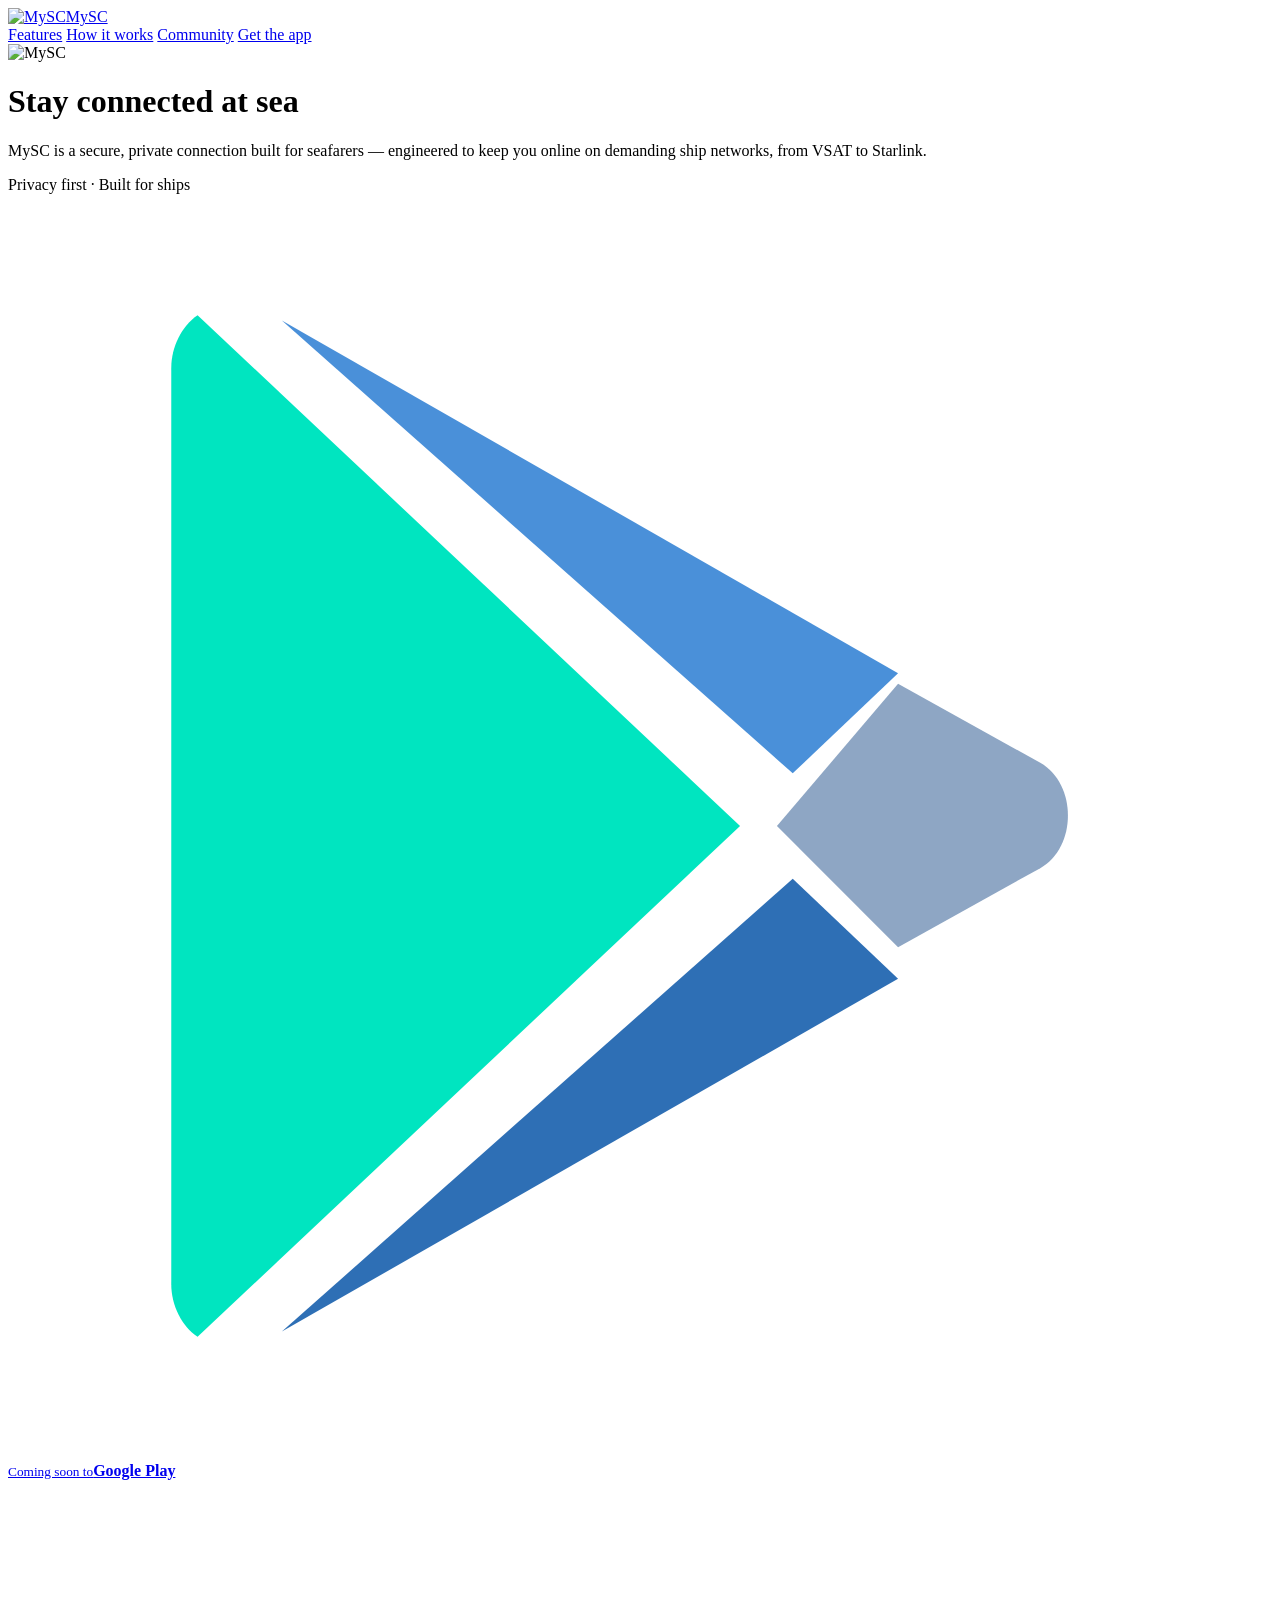
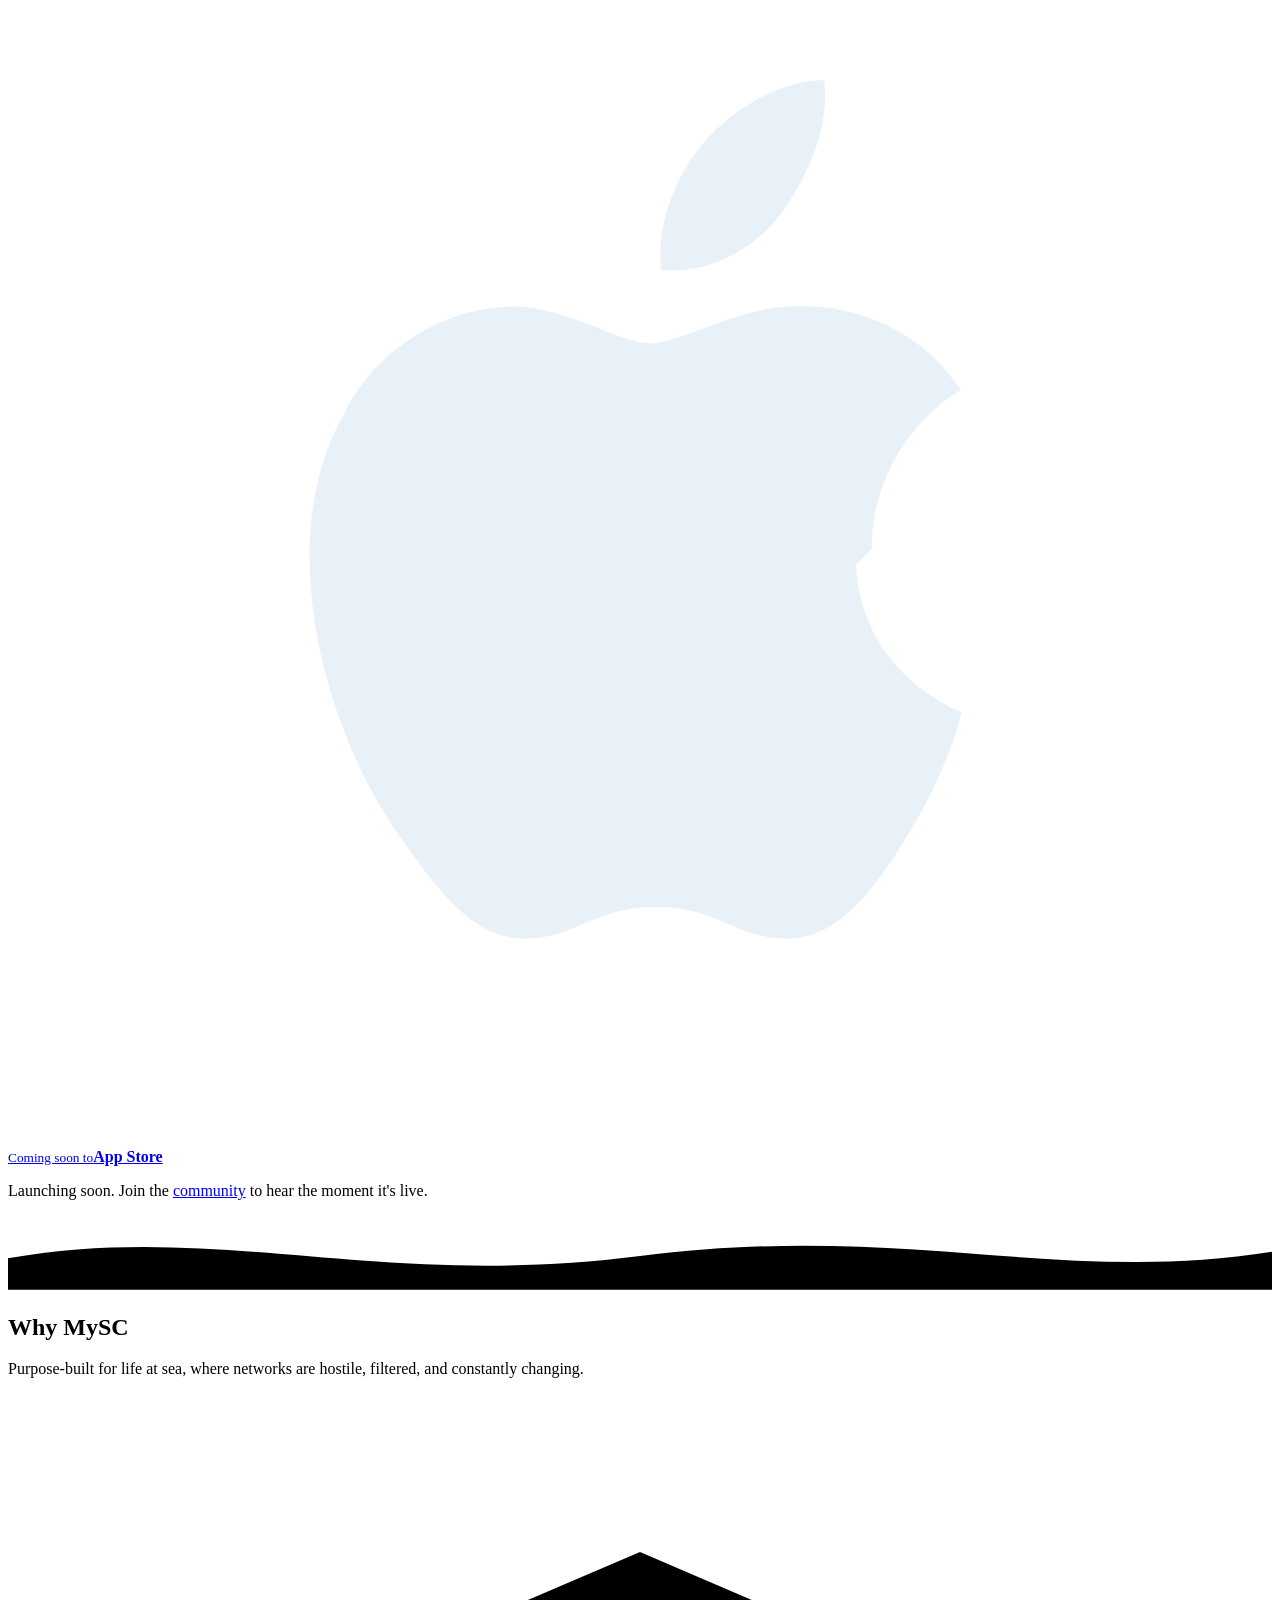
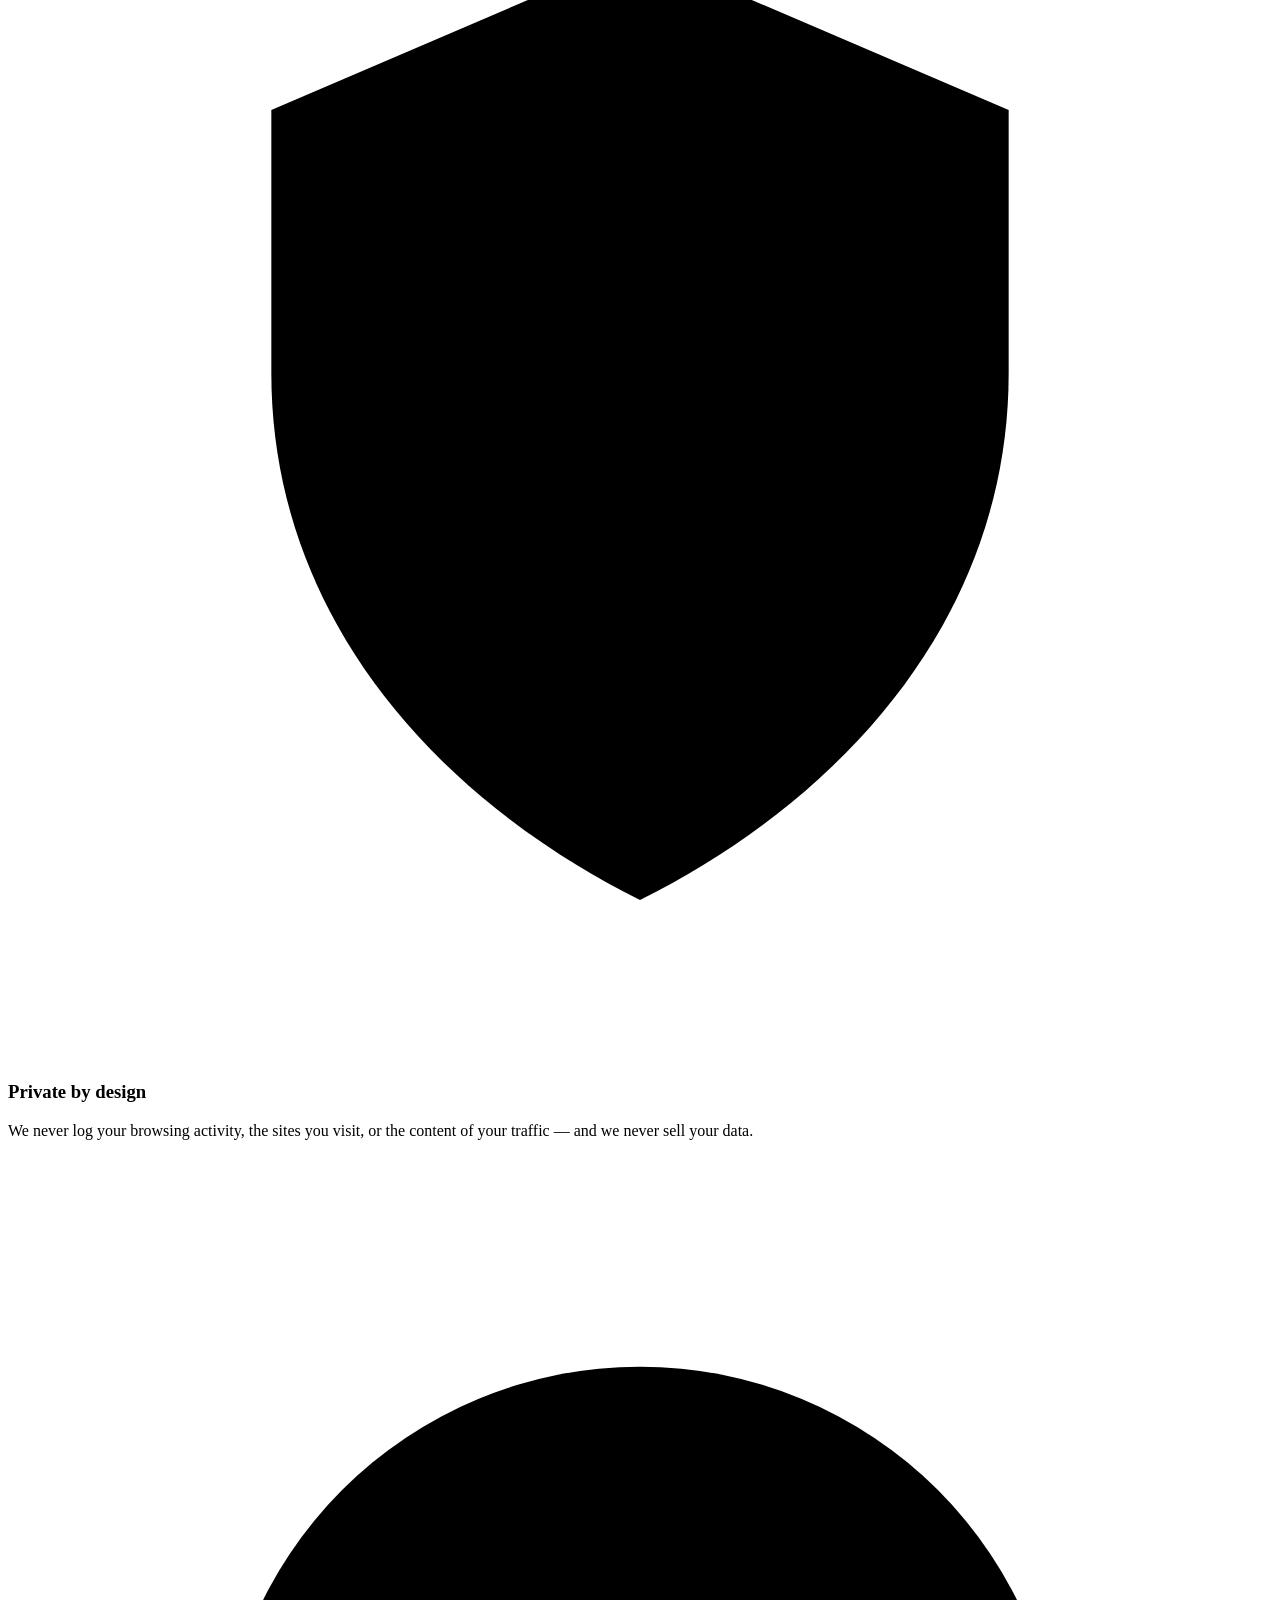
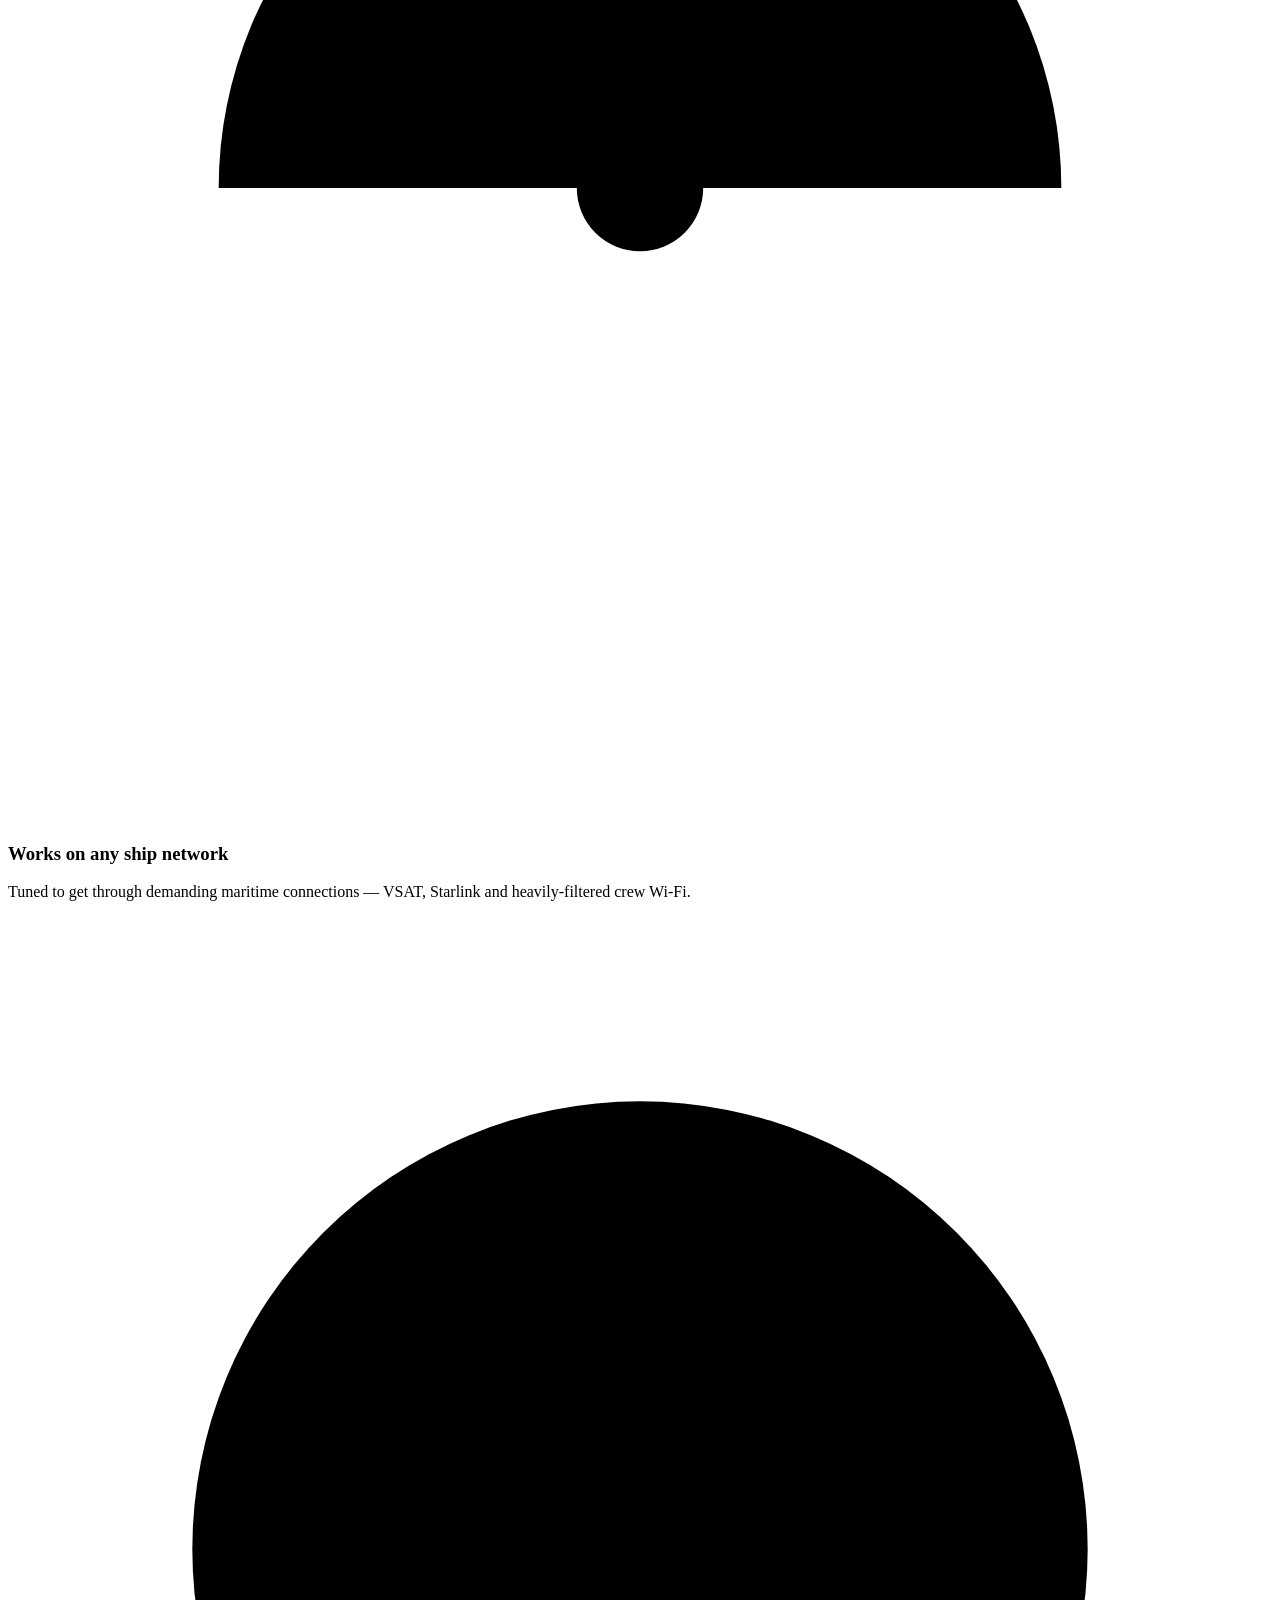
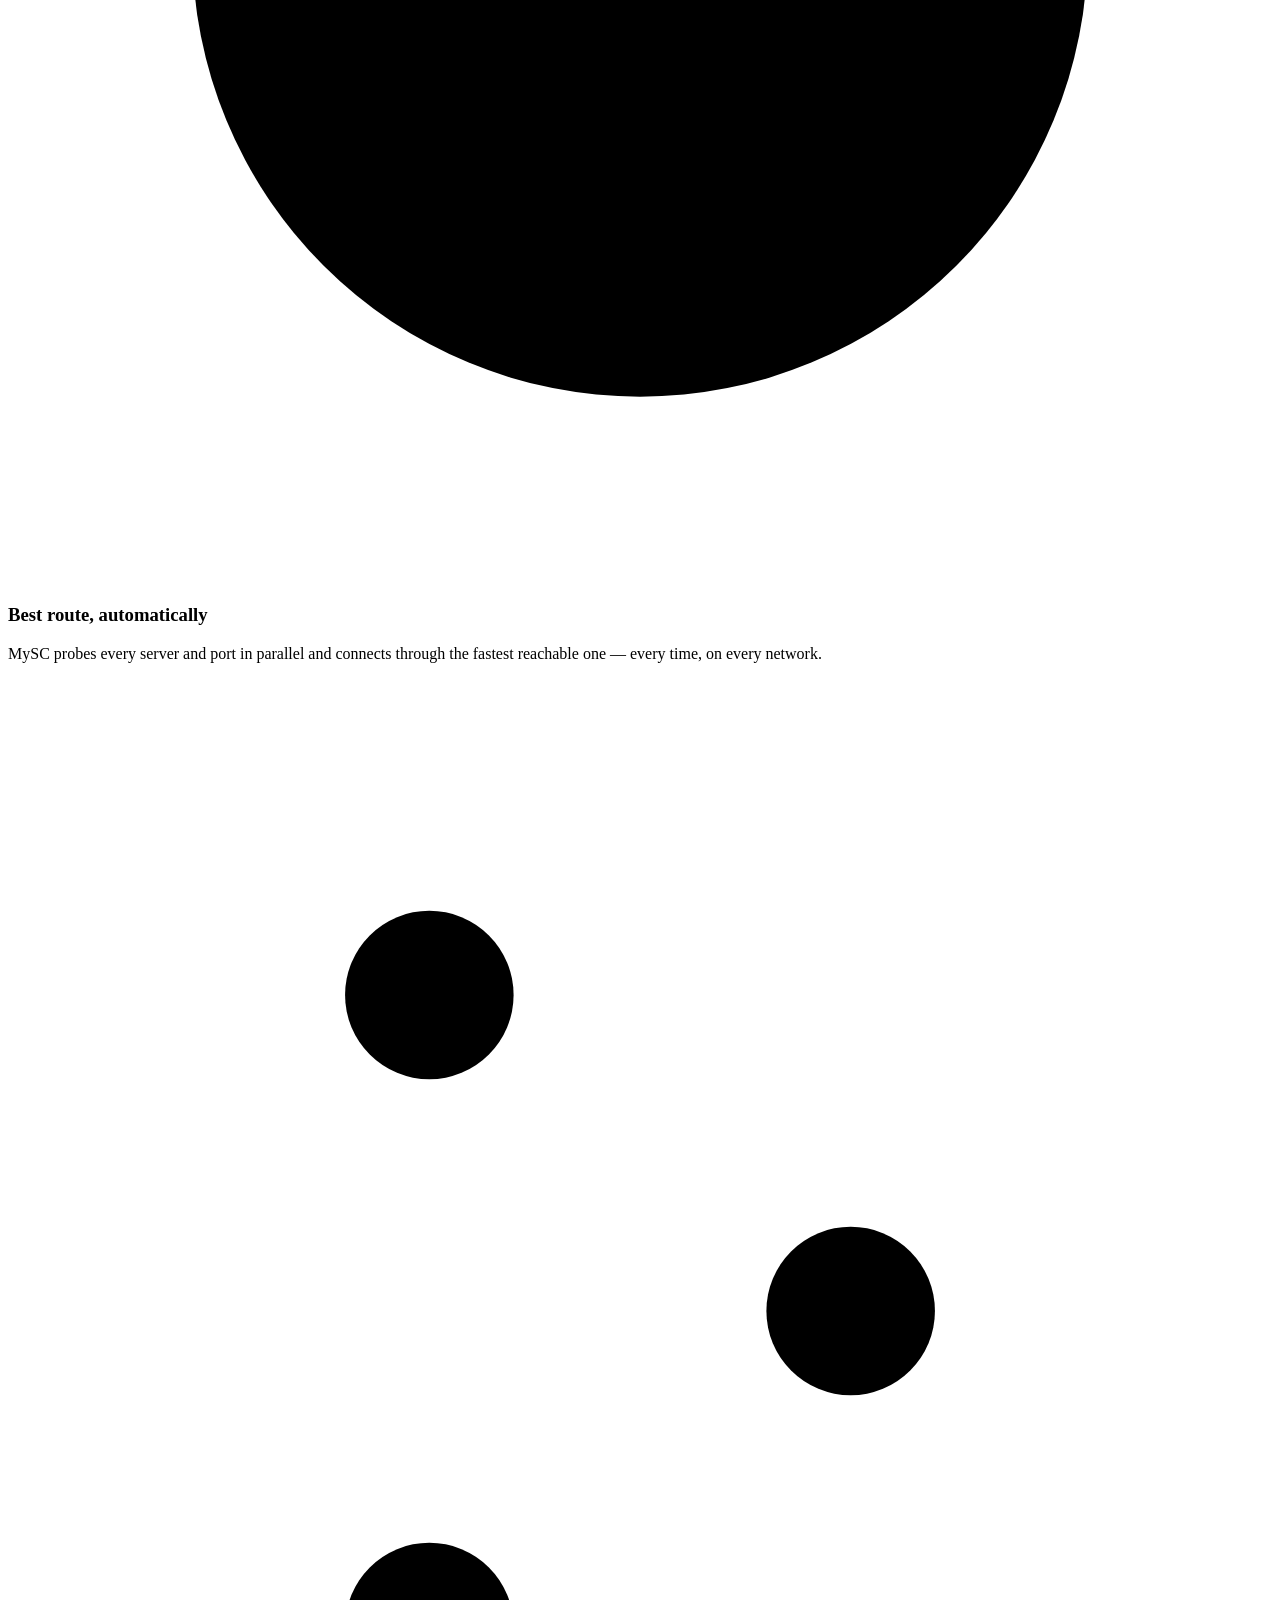
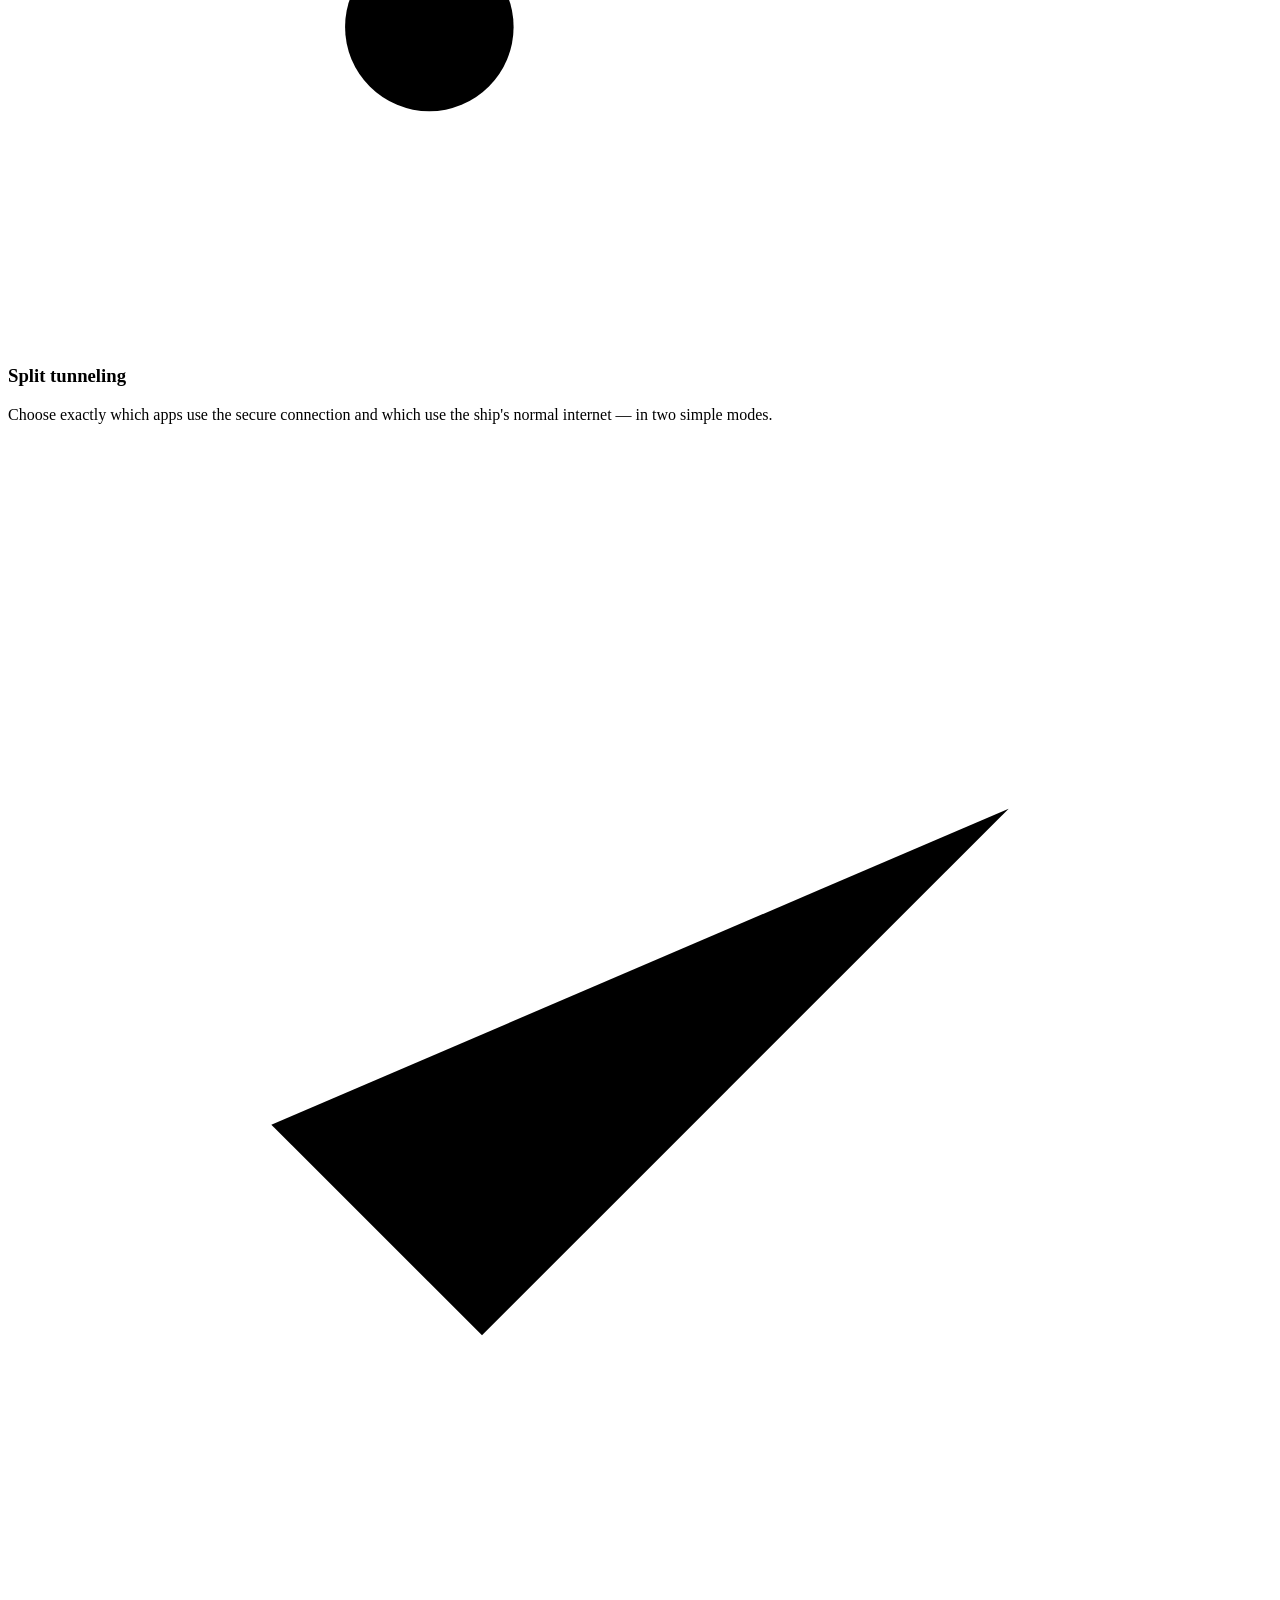
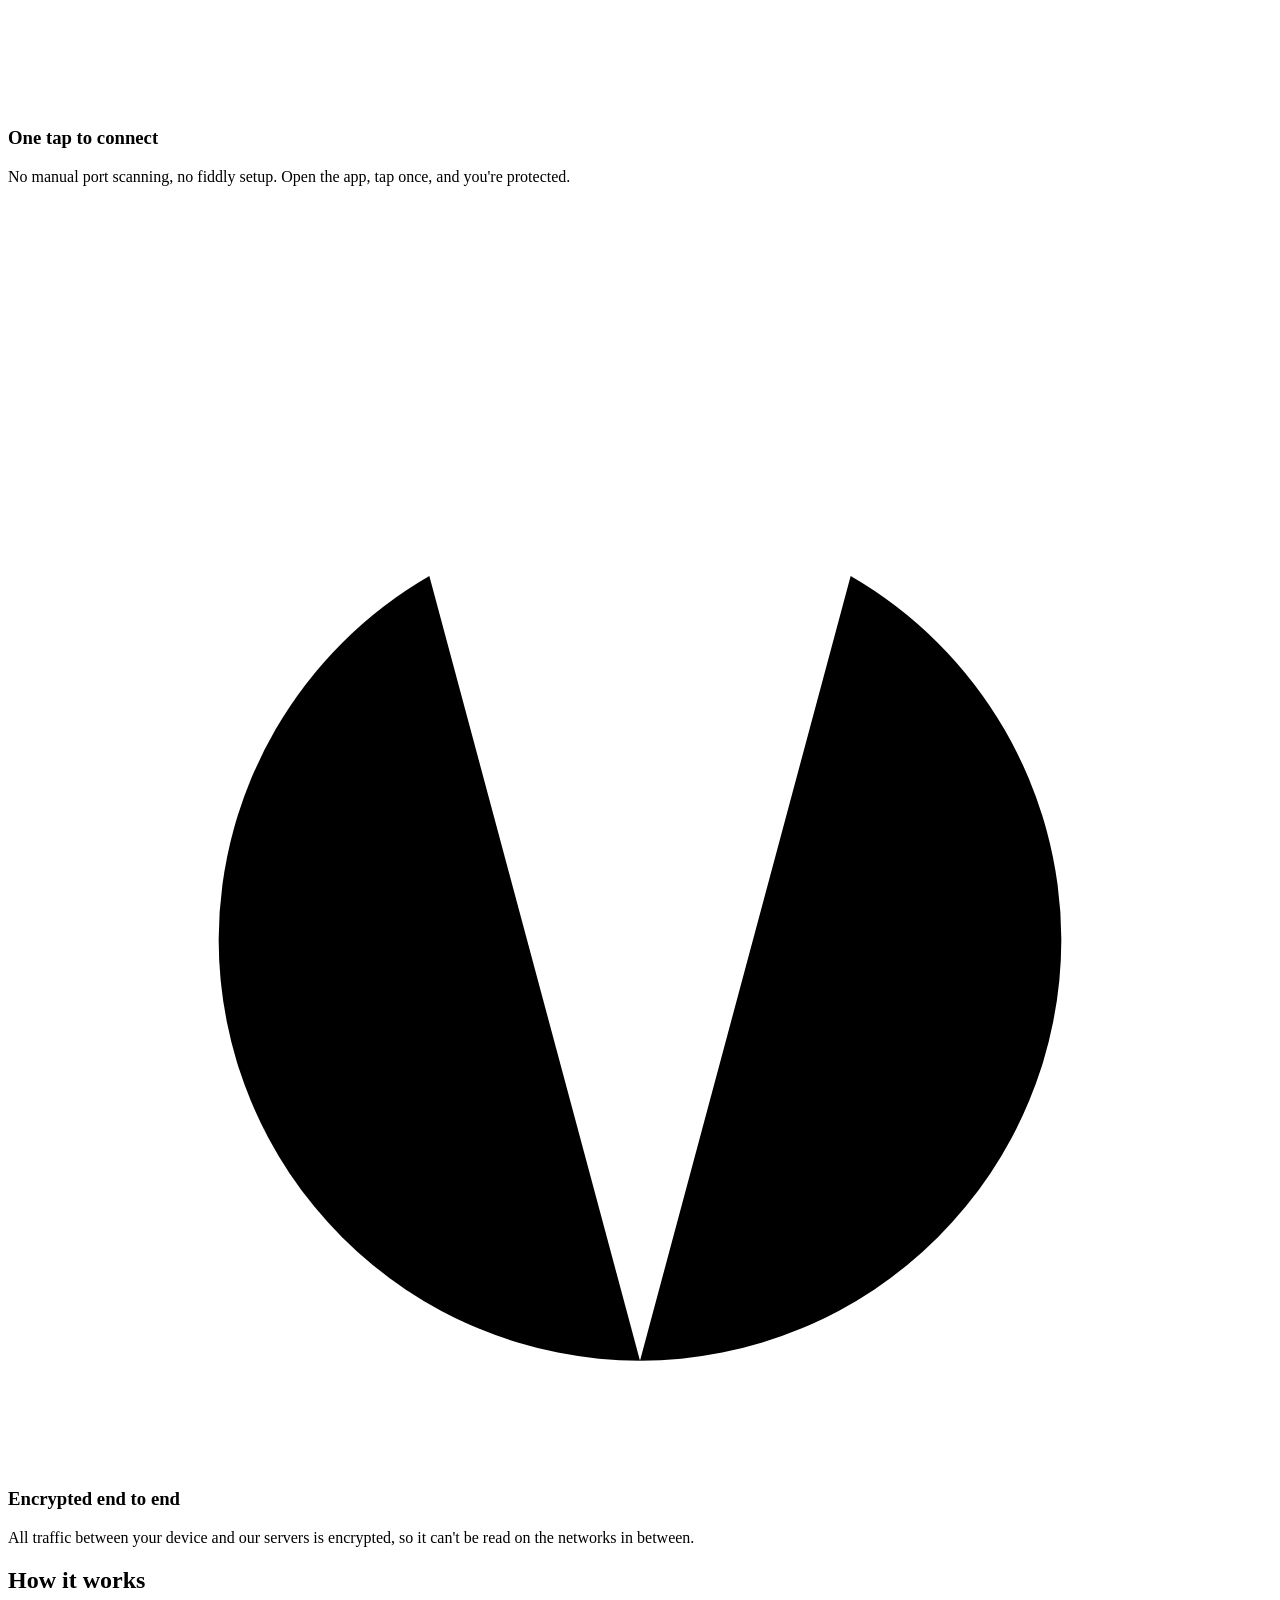
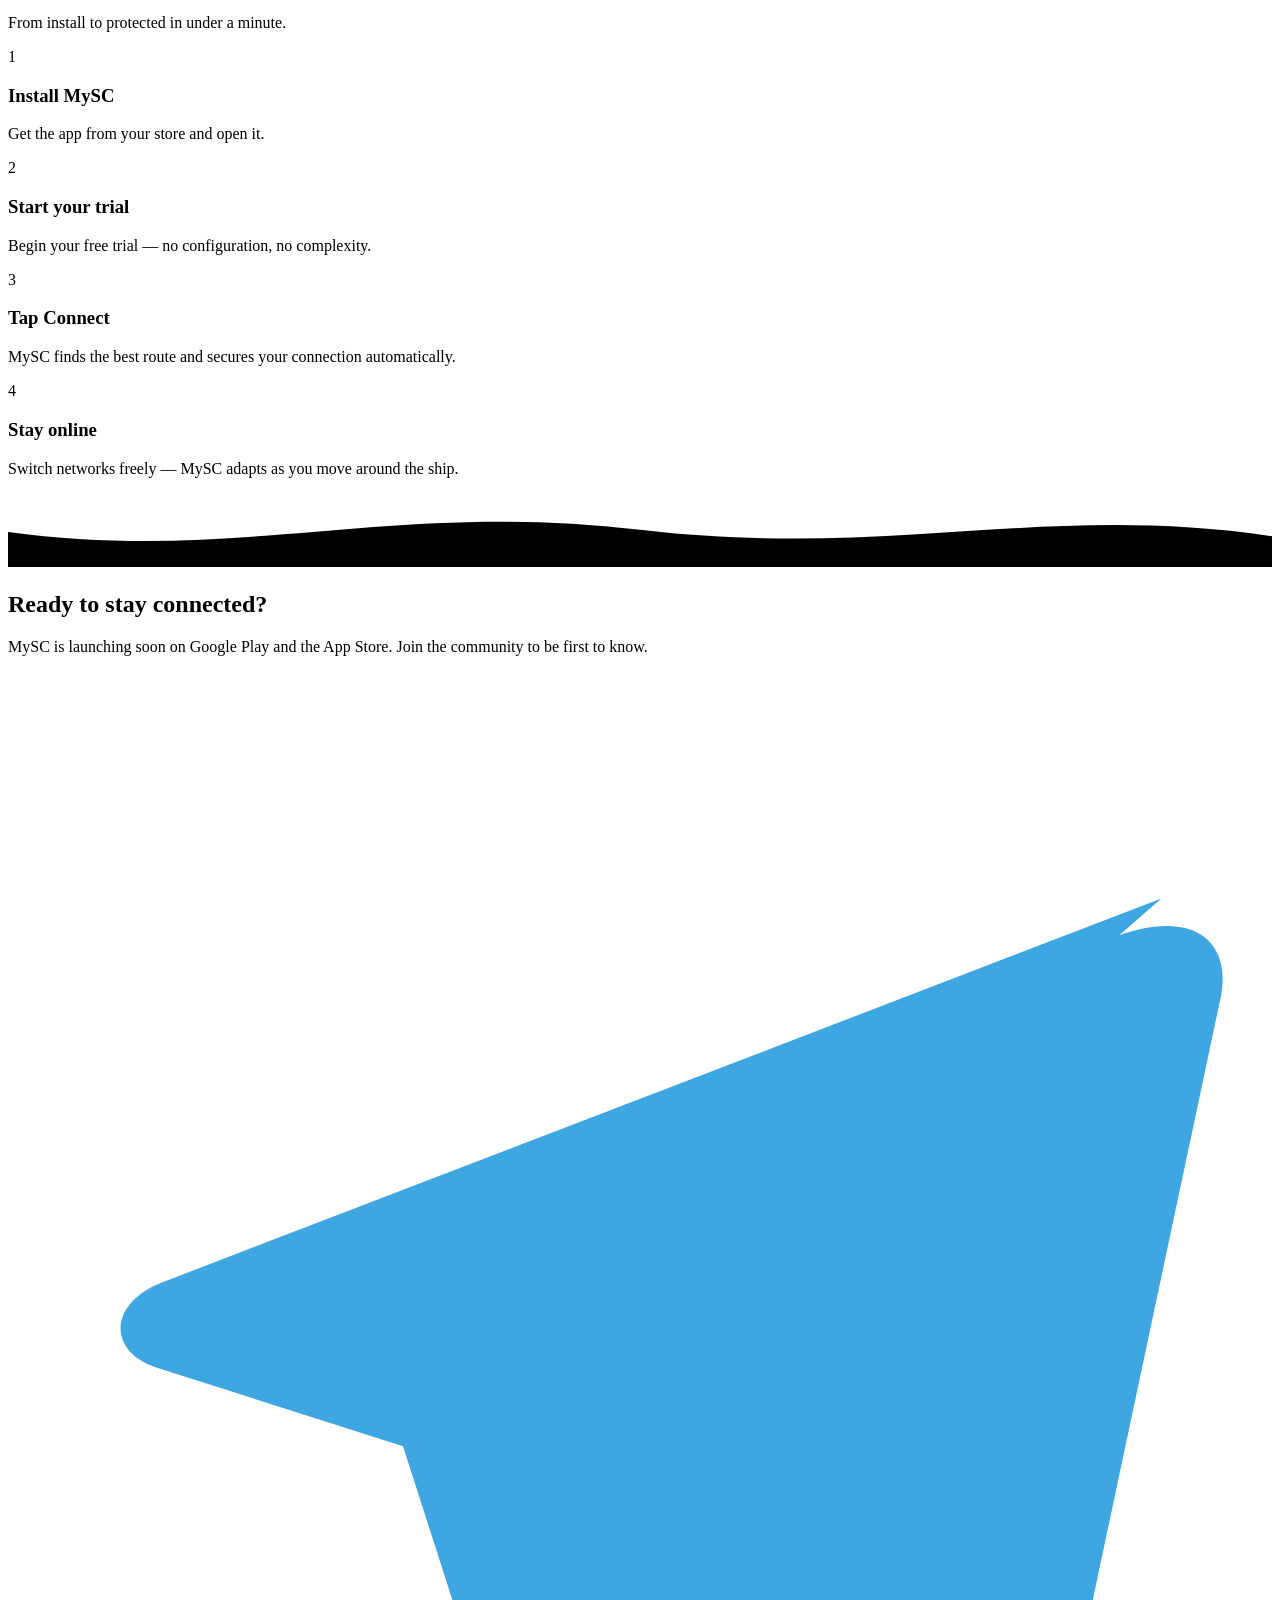
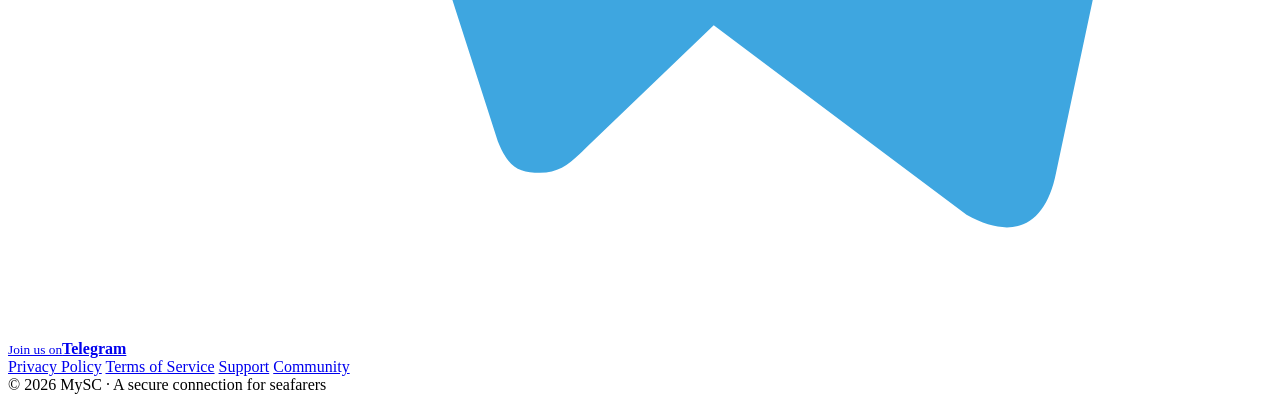
==== public/index.html @ 02e2f008 "Use clean extensionless URLs for privacy/terms links" ====
<!doctype html>
<html lang="en">
<head>
<meta charset="utf-8"/>
<meta name="viewport" content="width=device-width, initial-scale=1"/>
<title>MySC — Secure connection for seafarers</title>
<meta name="description" content="MySC is a secure, private VPN built for seafarers — stay reliably online on any ship network. Your privacy first: no activity logs, no data selling."/>
<meta property="og:title" content="MySC — Secure connection for seafarers"/>
<meta property="og:description" content="A secure, private connection that keeps you online on any ship network."/>
<meta property="og:type" content="website"/>
<link rel="icon" href="/assets/favicon.png"/>
<link rel="stylesheet" href="/style.css"/>
</head>
<body>
<header>
  <div class="wrap nav">
    <a class="brand" href="/"><img src="/assets/logo.png" alt="MySC"/>My<span>SC</span></a>
    <nav class="links">
      <a href="#features" class="hideM">Features</a>
      <a href="#how" class="hideM">How it works</a>
      <a href="https://t.me/MySC_group" target="_blank" rel="noopener">Community</a>
      <a href="#get">Get the app</a>
    </nav>
  </div>
</header>

<main>
  <!-- HERO -->
  <div class="wrap hero">
    <img class="medallion" src="/assets/logo.png" alt="MySC"/>
    <h1>Stay connected <span class="c">at sea</span></h1>
    <p class="sub">MySC is a secure, private connection built for seafarers — engineered to keep you online on demanding ship networks, from VSAT to Starlink.</p>
    <div class="tagpill">Privacy first · Built for ships</div>

    <div id="get" class="badges">
      <a class="badge" href="#" aria-label="Get it on Google Play (coming soon)">
        <svg viewBox="0 0 24 24" xmlns="http://www.w3.org/2000/svg"><path d="M3.6 2.3 13.9 12 3.6 21.7c-.3-.2-.5-.6-.5-1V3.3c0-.4.2-.8.5-1z" fill="#00E5C0"/><path d="M16.9 9.1 5.2 2.4 14.9 11l2-1.9z" fill="#4A90D9"/><path d="M16.9 14.9 14.9 13l-9.7 8.6 11.7-6.7z" fill="#2E6FB5"/><path d="m19.6 10.8-2.7-1.5L14.6 12l2.3 2.3 2.7-1.5c.7-.4.7-1.6 0-2z" fill="#8EA6C4"/></svg>
        <span class="t"><small>Coming soon to</small><b>Google Play</b></span>
      </a>
      <a class="badge" href="#" aria-label="Download on the App Store (coming soon)">
        <svg viewBox="0 0 24 24" xmlns="http://www.w3.org/2000/svg" fill="#E8F0F8"><path d="M16.4 12.7c0-2 1.6-3 1.7-3-.9-1.4-2.4-1.6-2.9-1.6-1.2-.1-2.4.7-3 .7-.6 0-1.6-.7-2.6-.7-1.3 0-2.6.8-3.2 2-1.4 2.4-.4 6 1 8 .7 1 1.4 2 2.4 2 1 0 1.3-.6 2.5-.6s1.5.6 2.5.6 1.7-1 2.3-2c.7-1.1 1-2.2 1-2.3 0 0-1.9-.7-2-2.8zM14.7 6.3c.5-.7.9-1.6.8-2.5-.8 0-1.7.5-2.3 1.2-.5.6-.9 1.5-.8 2.4.9.1 1.8-.4 2.3-1.1z"/></svg>
        <span class="t"><small>Coming soon to</small><b>App Store</b></span>
      </a>
    </div>
    <p class="soon-note">Launching soon. Join the <a href="https://t.me/MySC_group" target="_blank" rel="noopener">community</a> to hear the moment it's live.</p>
  </div>

  <svg class="wave" viewBox="0 0 1200 70" preserveAspectRatio="none" xmlns="http://www.w3.org/2000/svg"><path d="M0 40 C 200 5, 350 70, 600 38 C 850 6, 1000 66, 1200 34 L1200 70 L0 70 Z"/></svg>

  <!-- FEATURES -->
  <section id="features">
    <div class="wrap">
      <h2 class="sec-title">Why MySC</h2>
      <p class="sec-lead">Purpose-built for life at sea, where networks are hostile, filtered, and constantly changing.</p>
      <div class="grid">
        <div class="card">
          <div class="ico"><svg viewBox="0 0 24 24"><path d="M12 3l7 3v5c0 4.5-3 8-7 10-4-2-7-5.5-7-10V6l7-3z"/></svg></div>
          <h3>Private by design</h3>
          <p>We never log your browsing activity, the sites you visit, or the content of your traffic — and we never sell your data.</p>
        </div>
        <div class="card">
          <div class="ico"><svg viewBox="0 0 24 24"><path d="M4 12a8 8 0 0 1 16 0"/><path d="M8 12a4 4 0 0 1 8 0"/><circle cx="12" cy="12" r="1.2" fill="currentColor" stroke="none"/></svg></div>
          <h3>Works on any ship network</h3>
          <p>Tuned to get through demanding maritime connections — VSAT, Starlink and heavily-filtered crew Wi-Fi.</p>
        </div>
        <div class="card">
          <div class="ico"><svg viewBox="0 0 24 24"><circle cx="12" cy="12" r="8.5"/><path d="M12 3v3M12 18v3M3 12h3M18 12h3M8 12l4-2 4 2-4 6z" fill="currentColor" stroke="none"/></svg></div>
          <h3>Best route, automatically</h3>
          <p>MySC probes every server and port in parallel and connects through the fastest reachable one — every time, on every network.</p>
        </div>
        <div class="card">
          <div class="ico"><svg viewBox="0 0 24 24"><path d="M3 6h18M3 12h18M3 18h18"/><circle cx="8" cy="6" r="1.6" fill="currentColor" stroke="none"/><circle cx="16" cy="12" r="1.6" fill="currentColor" stroke="none"/><circle cx="8" cy="18" r="1.6" fill="currentColor" stroke="none"/></svg></div>
          <h3>Split tunneling</h3>
          <p>Choose exactly which apps use the secure connection and which use the ship's normal internet — in two simple modes.</p>
        </div>
        <div class="card">
          <div class="ico"><svg viewBox="0 0 24 24"><path d="M5 13l4 4L19 7"/></svg></div>
          <h3>One tap to connect</h3>
          <p>No manual port scanning, no fiddly setup. Open the app, tap once, and you're protected.</p>
        </div>
        <div class="card">
          <div class="ico"><svg viewBox="0 0 24 24"><path d="M12 2v6M12 22a8 8 0 0 0 8-8 8 8 0 0 0-4-6.9"/><path d="M12 22a8 8 0 0 1-8-8 8 8 0 0 1 4-6.9"/></svg></div>
          <h3>Encrypted end to end</h3>
          <p>All traffic between your device and our servers is encrypted, so it can't be read on the networks in between.</p>
        </div>
      </div>
    </div>
  </section>

  <!-- HOW -->
  <section id="how">
    <div class="wrap">
      <h2 class="sec-title">How it works</h2>
      <p class="sec-lead">From install to protected in under a minute.</p>
      <div class="steps">
        <div class="step"><div class="n">1</div><h3>Install MySC</h3><p>Get the app from your store and open it.</p></div>
        <div class="step"><div class="n">2</div><h3>Start your trial</h3><p>Begin your free trial — no configuration, no complexity.</p></div>
        <div class="step"><div class="n">3</div><h3>Tap Connect</h3><p>MySC finds the best route and secures your connection automatically.</p></div>
        <div class="step"><div class="n">4</div><h3>Stay online</h3><p>Switch networks freely — MySC adapts as you move around the ship.</p></div>
      </div>
    </div>
  </section>

  <svg class="wave" viewBox="0 0 1200 70" preserveAspectRatio="none" xmlns="http://www.w3.org/2000/svg"><path d="M0 36 C 220 66, 360 6, 600 34 C 840 62, 980 8, 1200 40 L1200 70 L0 70 Z"/></svg>

  <!-- CTA -->
  <section>
    <div class="wrap">
      <div class="cta">
        <h2>Ready to stay connected?</h2>
        <p>MySC is launching soon on Google Play and the App Store. Join the community to be first to know.</p>
        <div class="badges">
          <a class="badge" href="https://t.me/MySC_group" target="_blank" rel="noopener">
            <svg viewBox="0 0 24 24" xmlns="http://www.w3.org/2000/svg" fill="#3EA6E0"><path d="M21.9 4.3 2.9 11.6c-1 .4-1 1.3-.1 1.6l4.7 1.5 1.8 5.6c.2.5.4.6.8.6.4 0 .6-.2.9-.5l2.4-2.3 4.8 3.6c.9.5 1.5.2 1.7-.8l3.1-14.6c.3-1.2-.5-1.8-1.9-1.3z"/></svg>
            <span class="t"><small>Join us on</small><b>Telegram</b></span>
          </a>
        </div>
      </div>
    </div>
  </section>
</main>

<footer>
  <div class="wrap foot">
    <div class="fl">
      <a href="/privacy">Privacy Policy</a>
      <a href="/terms">Terms of Service</a>
      <a href="mailto:rearrearerror@gmail.com">Support</a>
      <a href="https://t.me/MySC_group" target="_blank" rel="noopener">Community</a>
    </div>
    <div class="small">© 2026 MySC · A secure connection for seafarers</div>
  </div>
</footer>
</body>
</html>
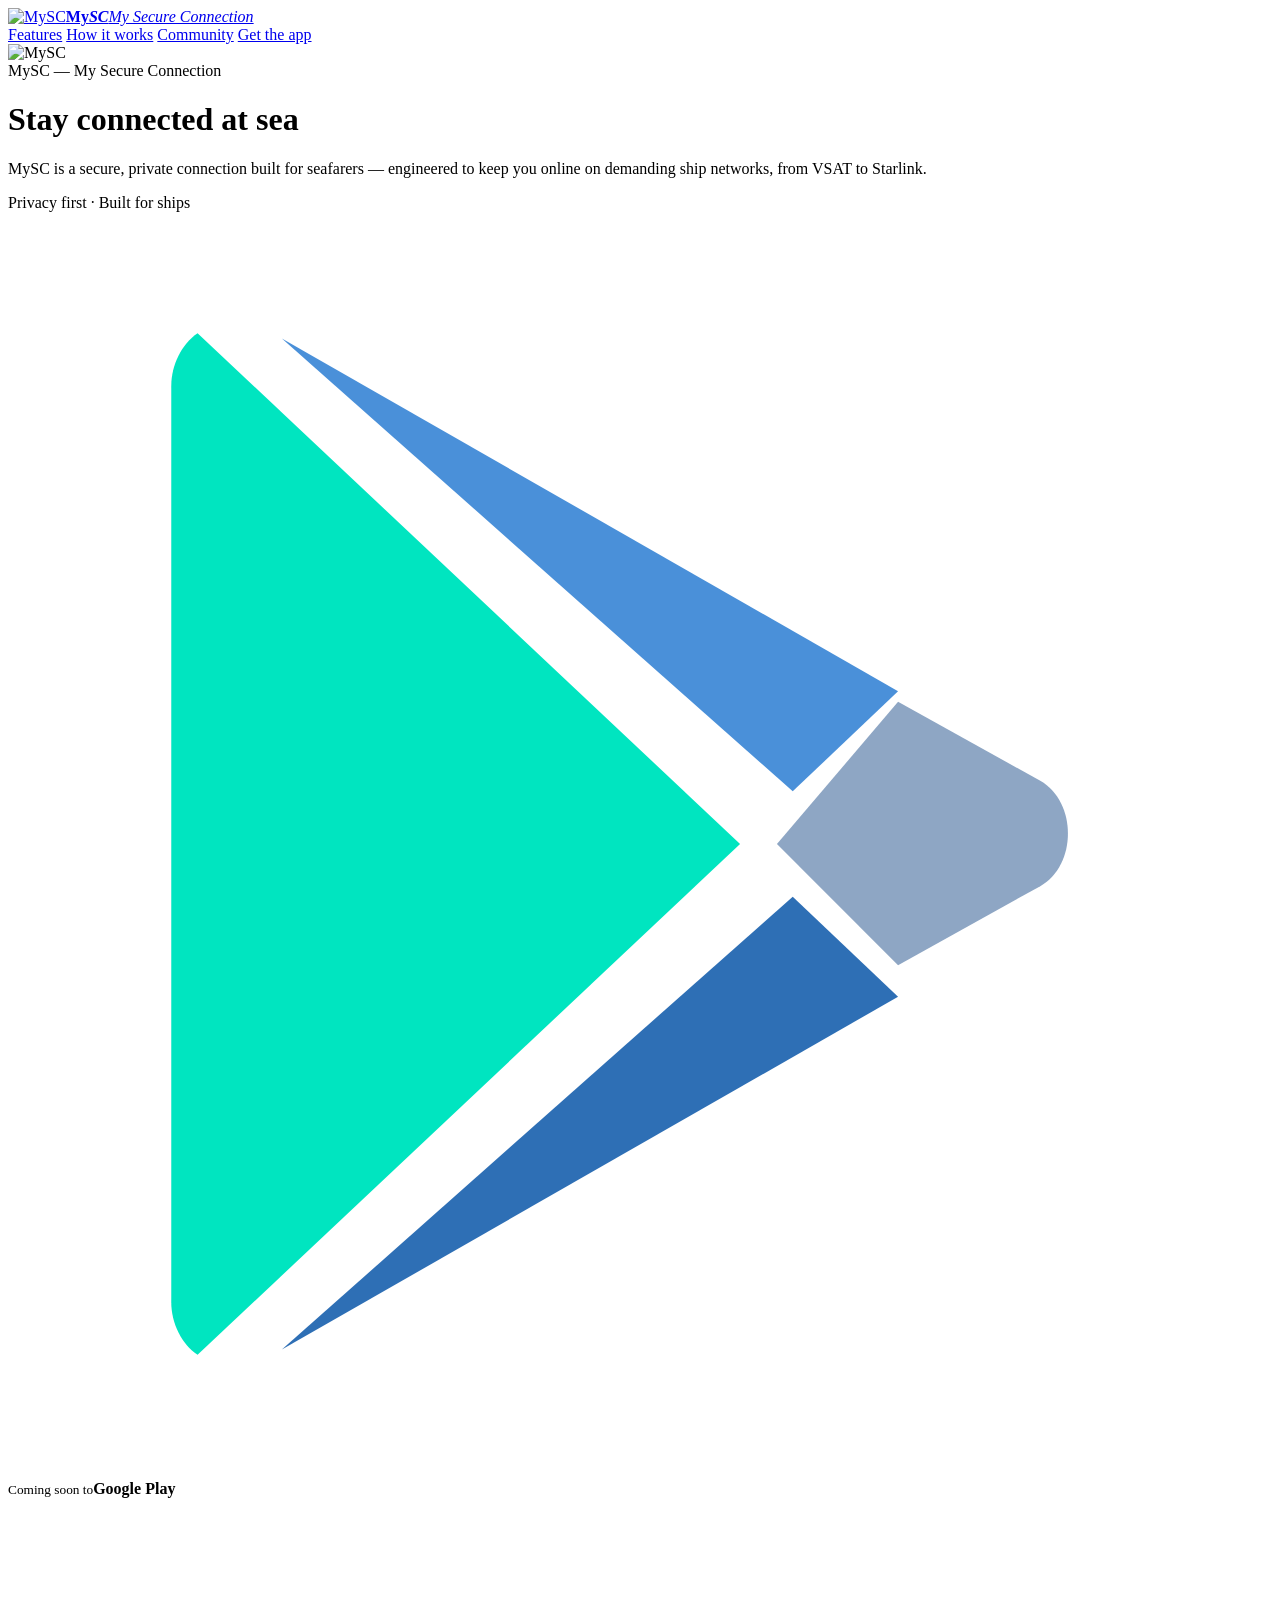
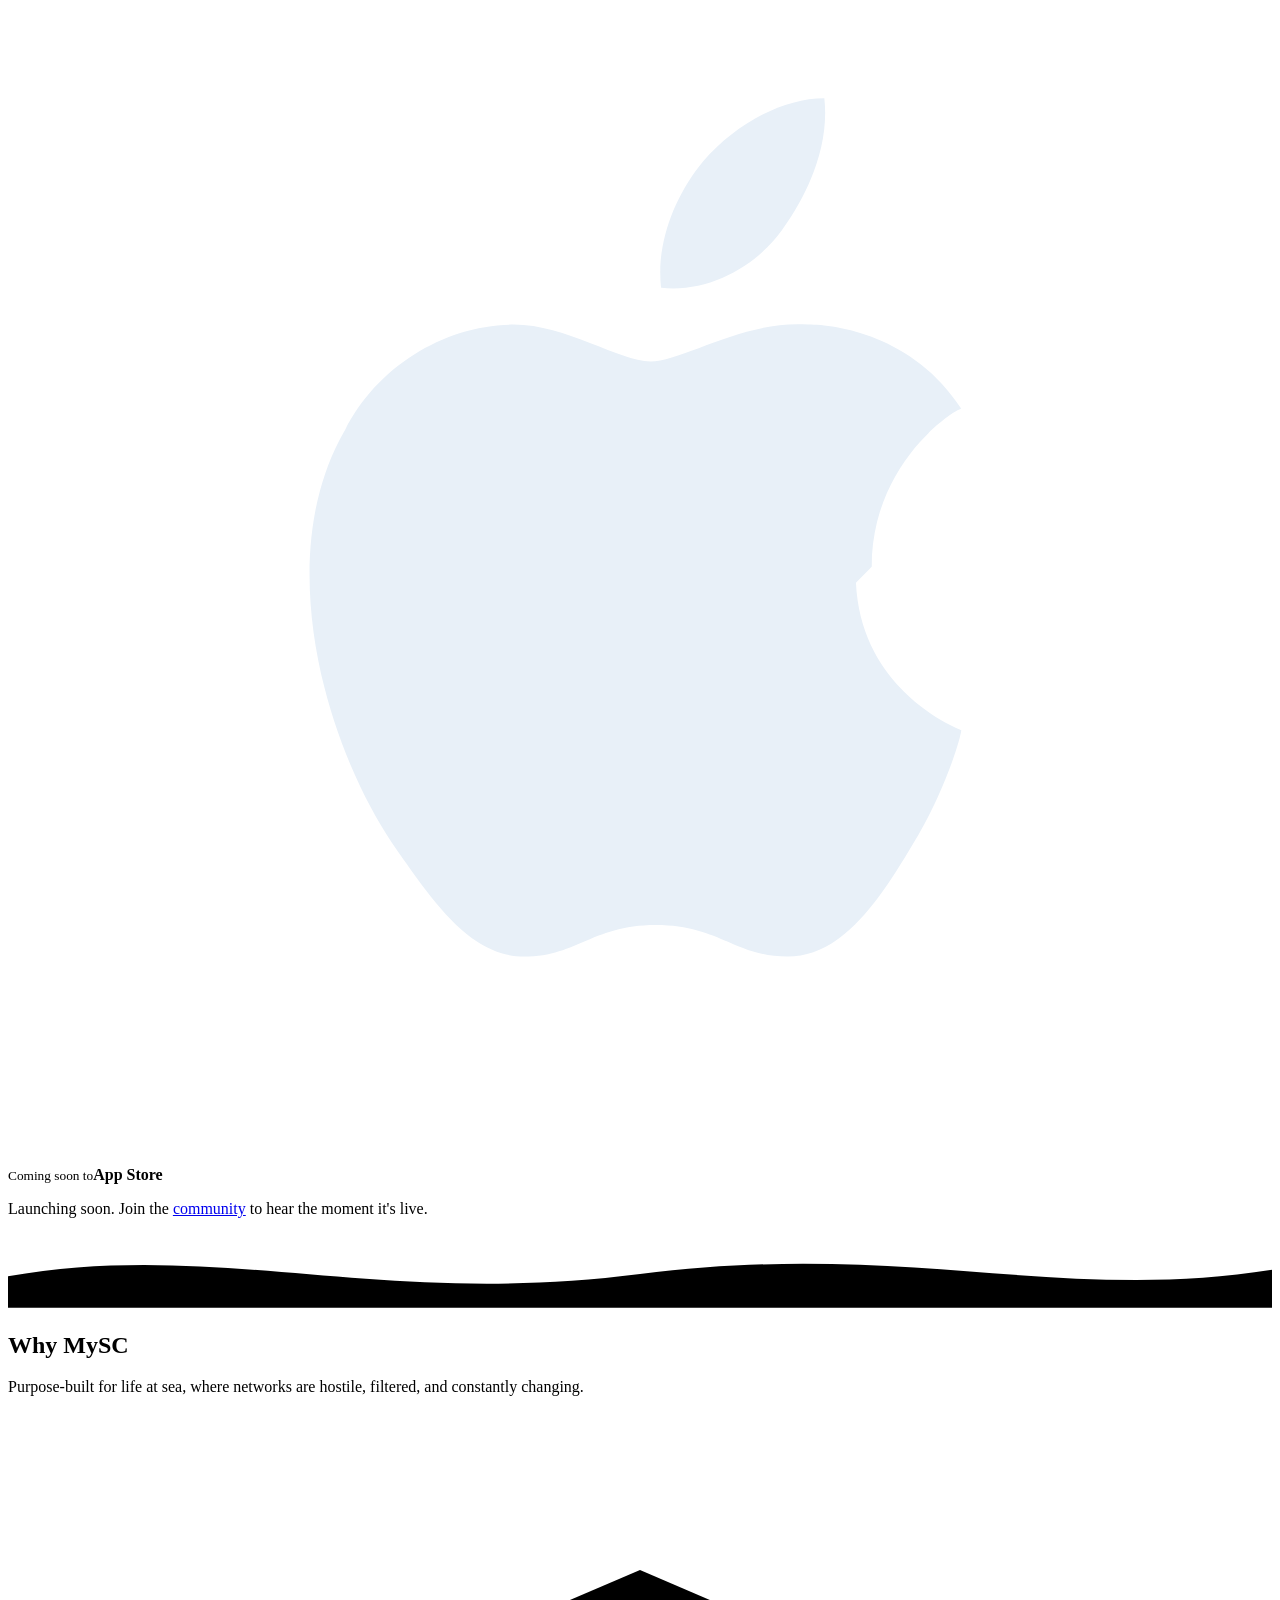
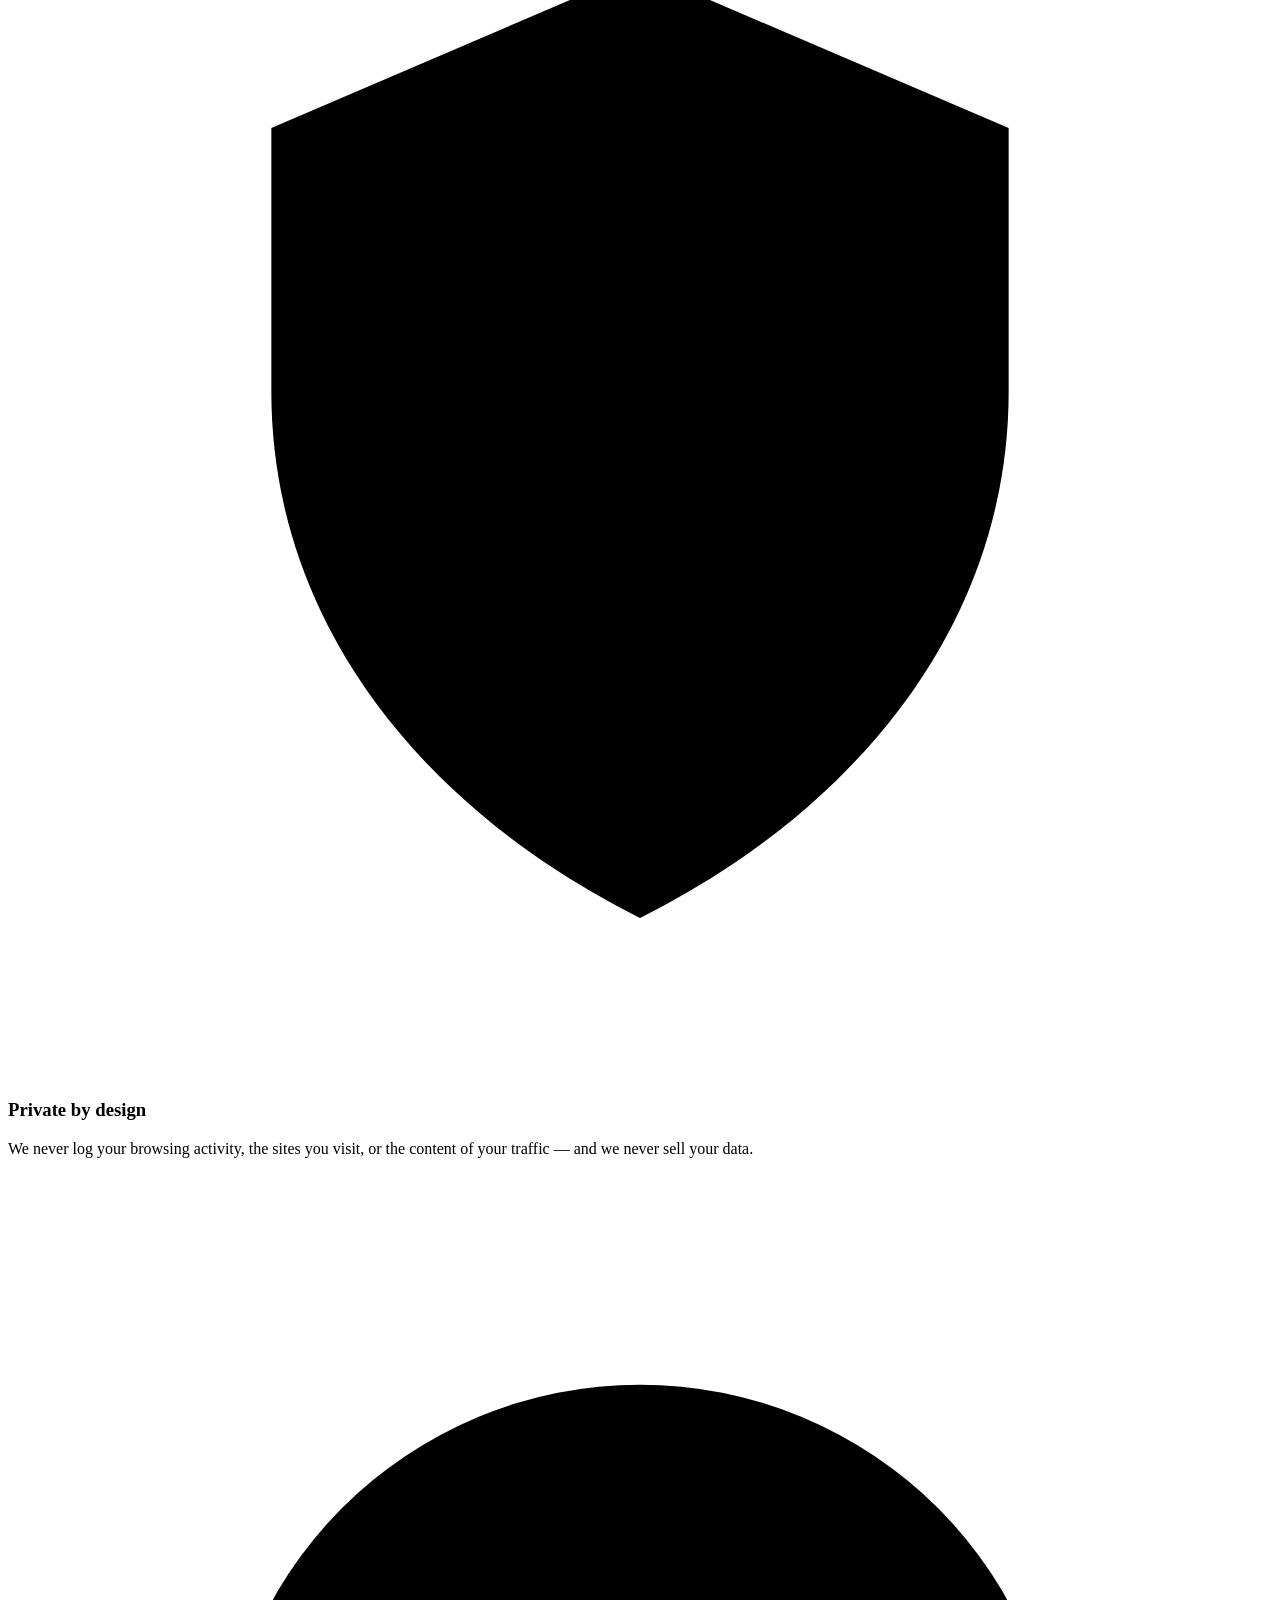
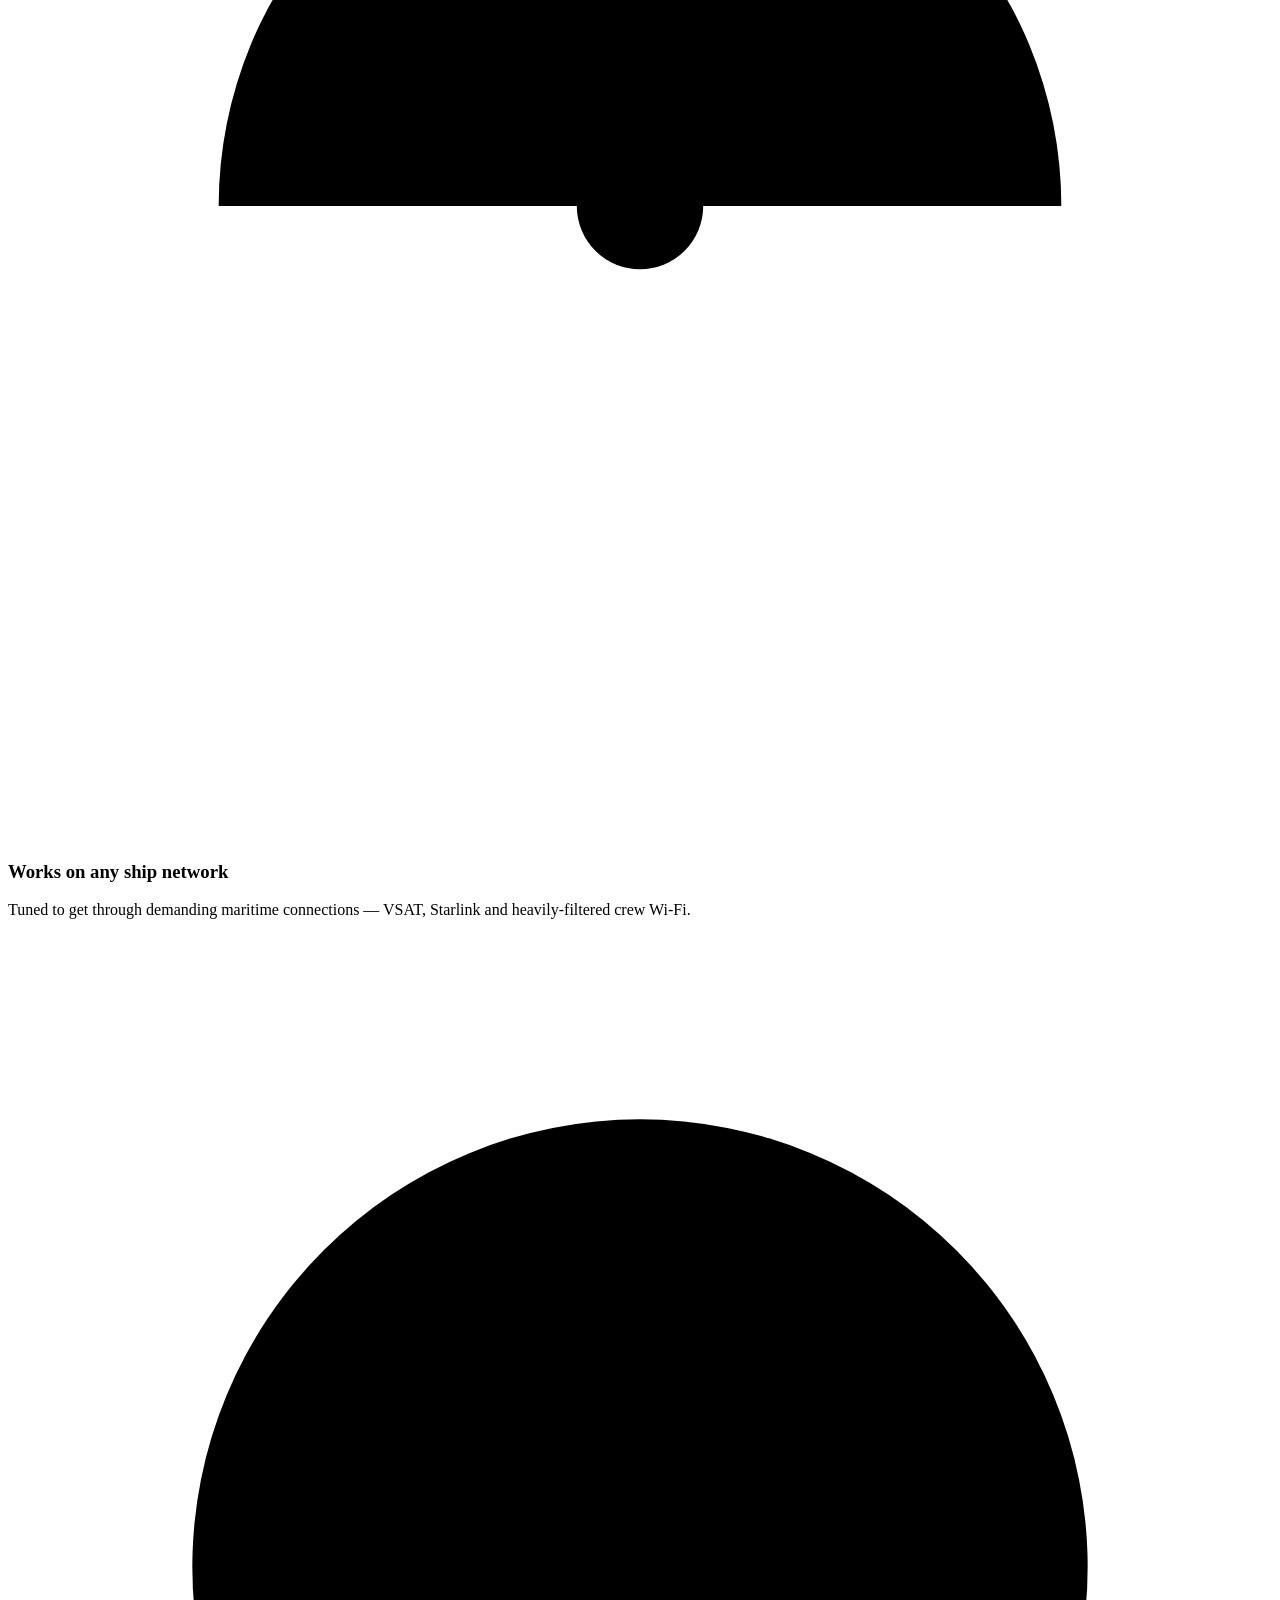
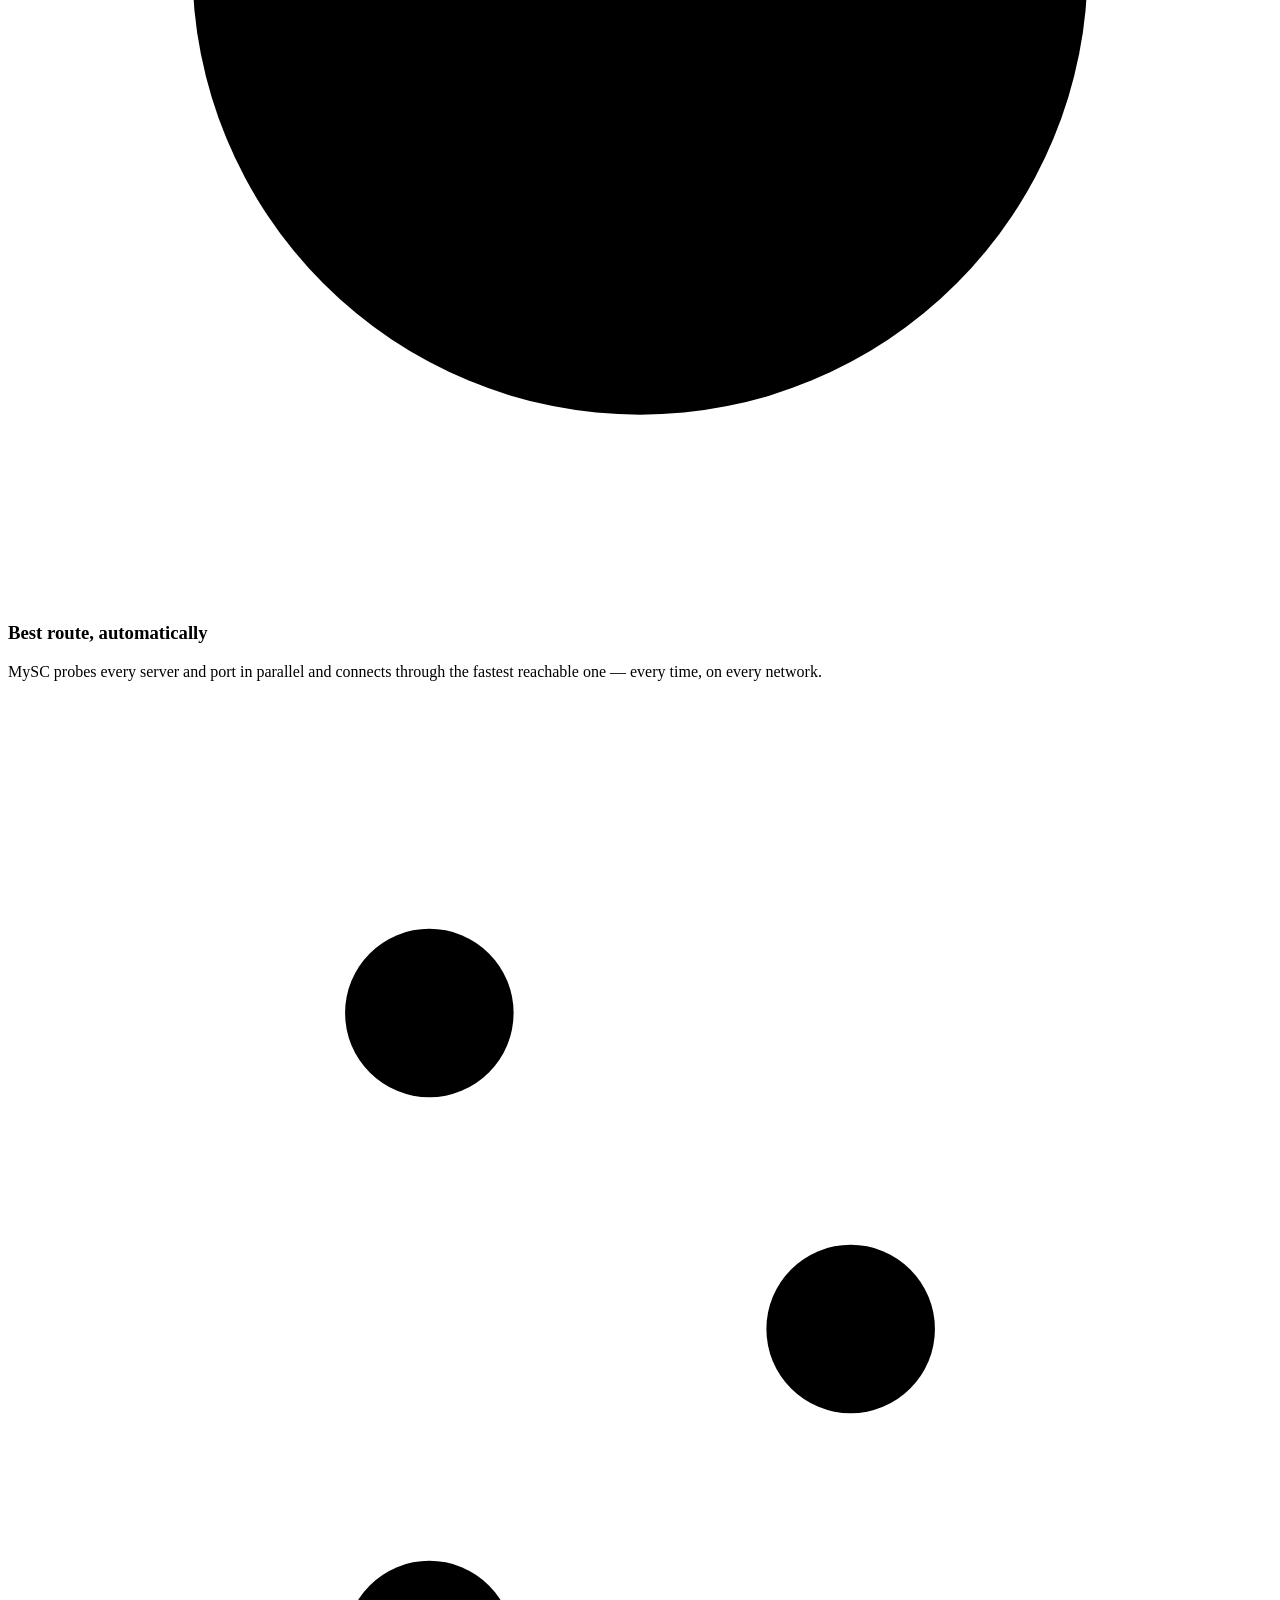
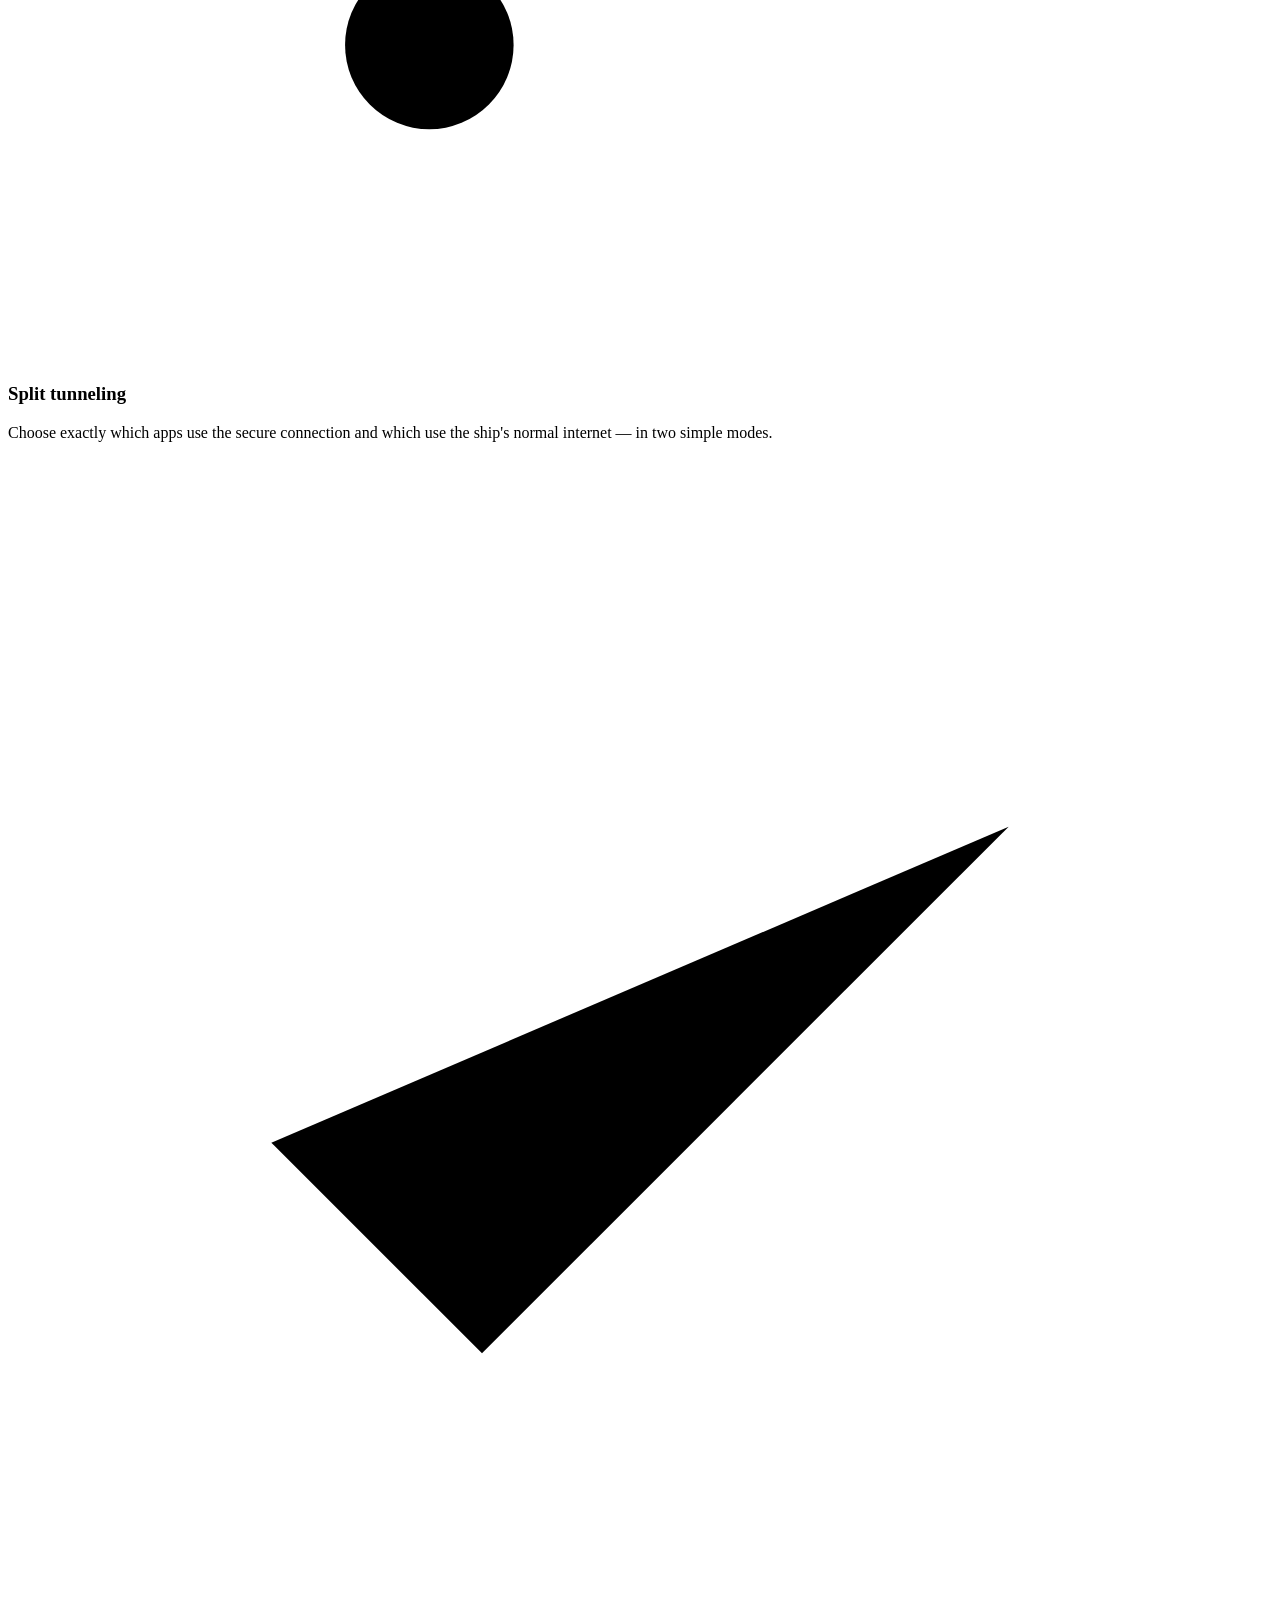
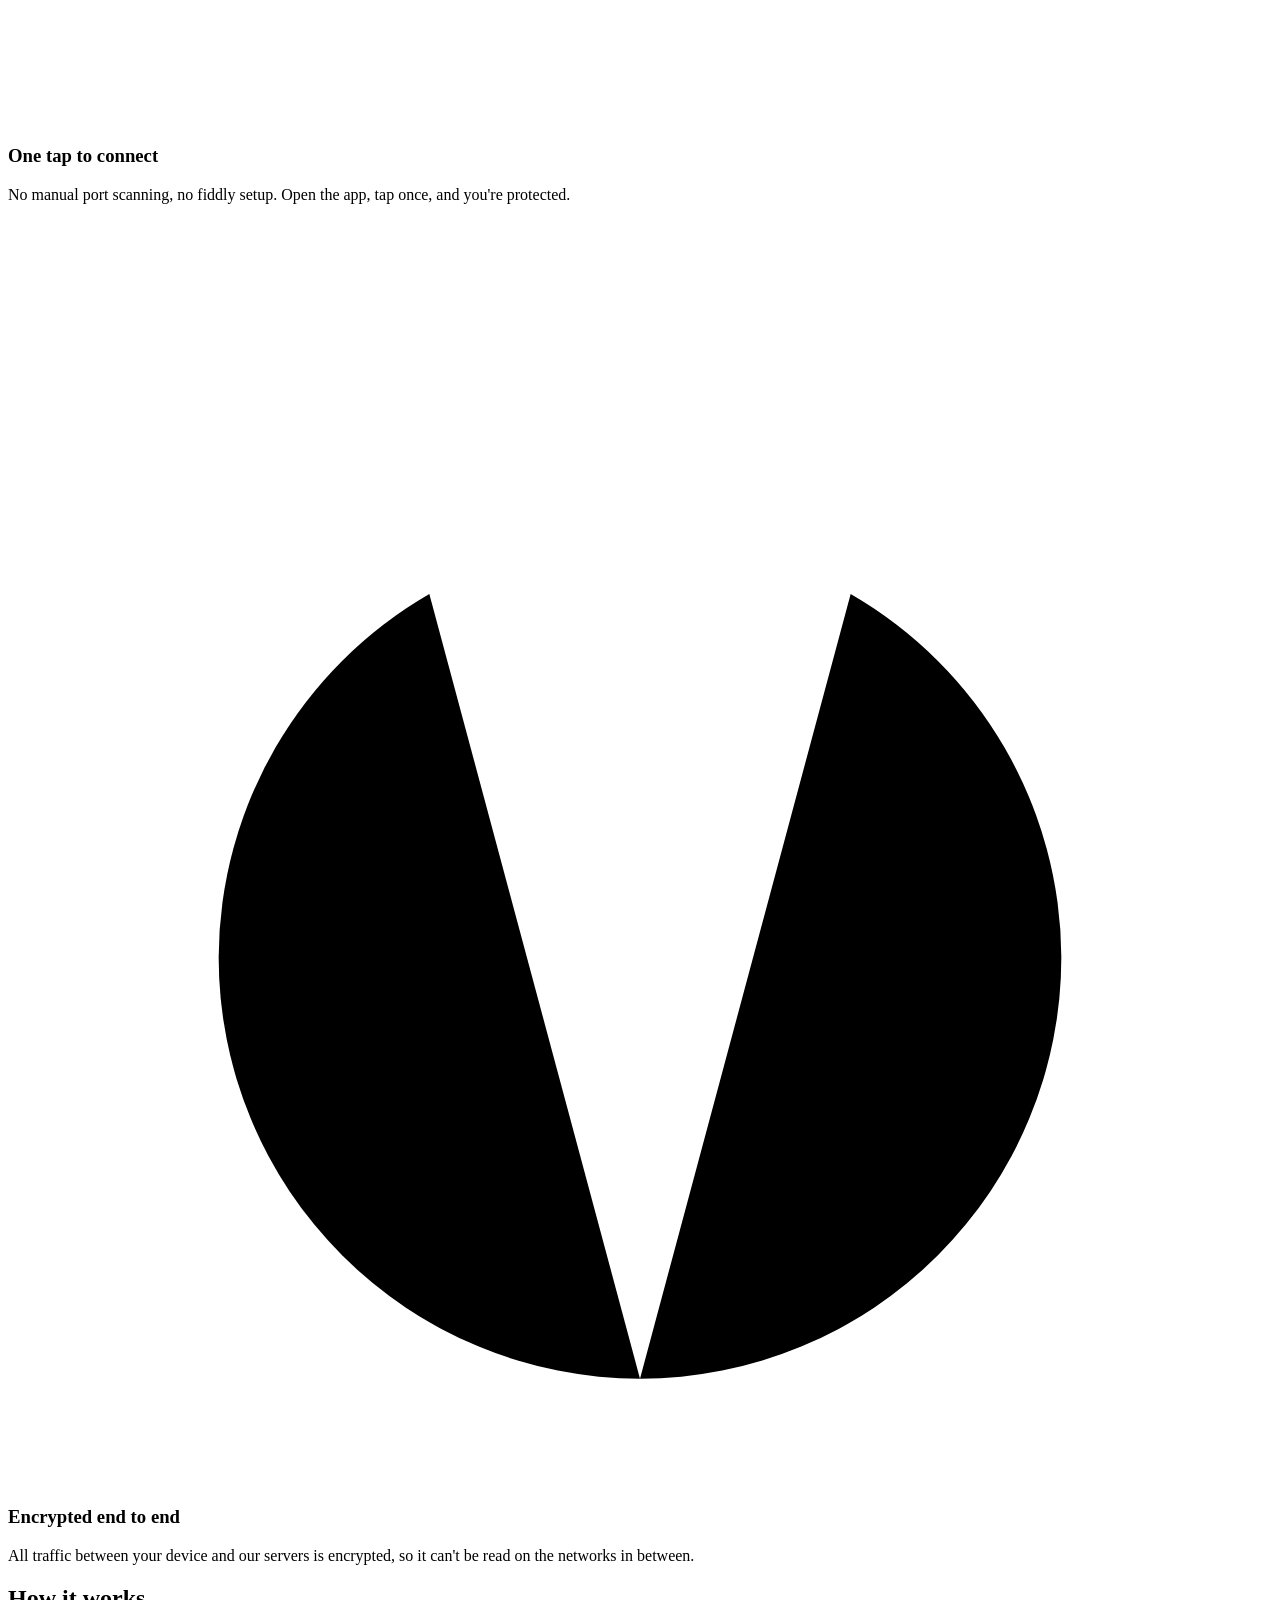
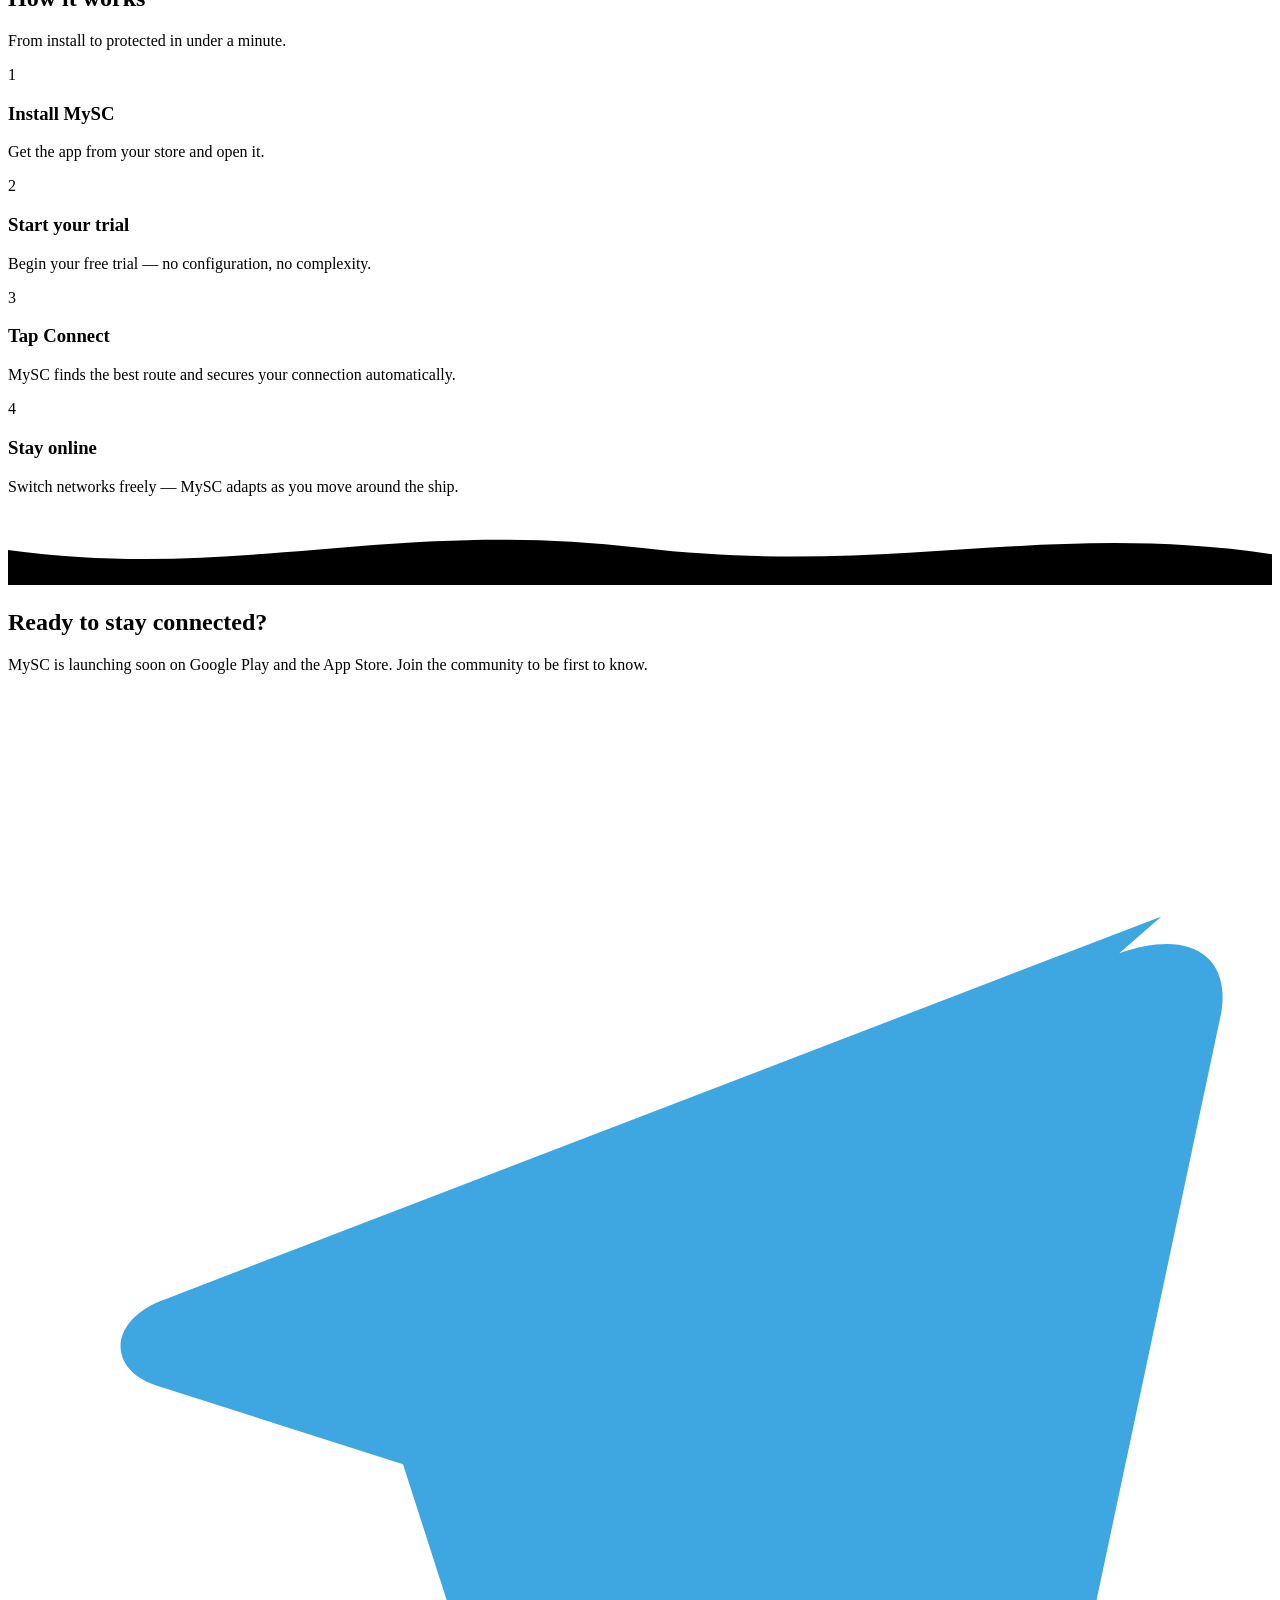
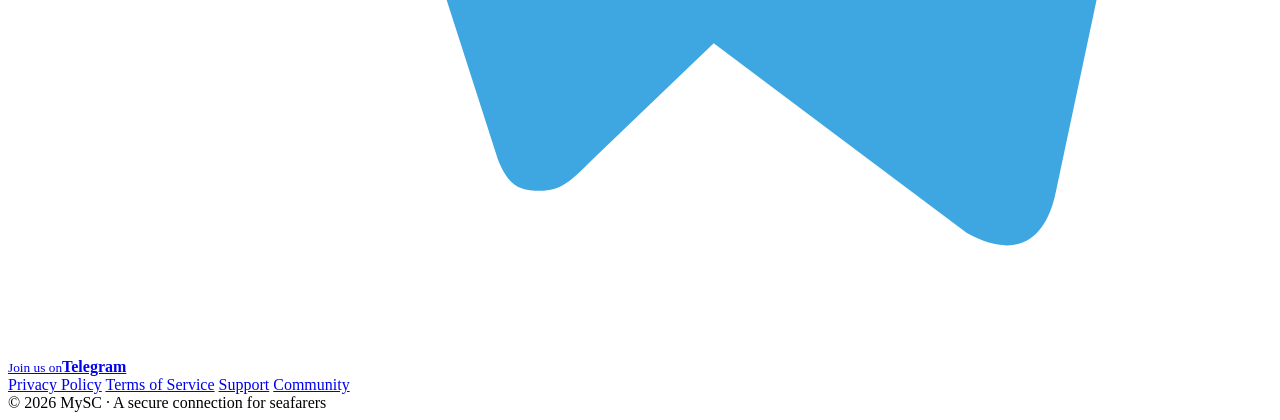
==== commit 6e47cbfd: "Brand lockup with 'My Secure Connection'; hero eyebrow; non-clickable coming-soon badges" ====
--- a/public/index.html
+++ b/public/index.html
@@ -14,7 +14,7 @@
 <body>
 <header>
   <div class="wrap nav">
-    <a class="brand" href="/"><img src="/assets/logo.png" alt="MySC"/>My<span>SC</span></a>
+    <a class="brand" href="/"><img src="/assets/logo.png" alt="MySC"/><span class="btxt"><b>My<i>SC</i></b><em>My Secure Connection</em></span></a>
     <nav class="links">
       <a href="#features" class="hideM">Features</a>
       <a href="#how" class="hideM">How it works</a>
@@ -28,19 +28,20 @@
   <!-- HERO -->
   <div class="wrap hero">
     <img class="medallion" src="/assets/logo.png" alt="MySC"/>
+    <div class="eyebrow">MySC — My Secure Connection</div>
     <h1>Stay connected <span class="c">at sea</span></h1>
     <p class="sub">MySC is a secure, private connection built for seafarers — engineered to keep you online on demanding ship networks, from VSAT to Starlink.</p>
     <div class="tagpill">Privacy first · Built for ships</div>
 
     <div id="get" class="badges">
-      <a class="badge" href="#" aria-label="Get it on Google Play (coming soon)">
+      <div class="badge soon" aria-label="Get it on Google Play (coming soon)">
         <svg viewBox="0 0 24 24" xmlns="http://www.w3.org/2000/svg"><path d="M3.6 2.3 13.9 12 3.6 21.7c-.3-.2-.5-.6-.5-1V3.3c0-.4.2-.8.5-1z" fill="#00E5C0"/><path d="M16.9 9.1 5.2 2.4 14.9 11l2-1.9z" fill="#4A90D9"/><path d="M16.9 14.9 14.9 13l-9.7 8.6 11.7-6.7z" fill="#2E6FB5"/><path d="m19.6 10.8-2.7-1.5L14.6 12l2.3 2.3 2.7-1.5c.7-.4.7-1.6 0-2z" fill="#8EA6C4"/></svg>
         <span class="t"><small>Coming soon to</small><b>Google Play</b></span>
-      </a>
-      <a class="badge" href="#" aria-label="Download on the App Store (coming soon)">
+      </div>
+      <div class="badge soon" aria-label="Download on the App Store (coming soon)">
         <svg viewBox="0 0 24 24" xmlns="http://www.w3.org/2000/svg" fill="#E8F0F8"><path d="M16.4 12.7c0-2 1.6-3 1.7-3-.9-1.4-2.4-1.6-2.9-1.6-1.2-.1-2.4.7-3 .7-.6 0-1.6-.7-2.6-.7-1.3 0-2.6.8-3.2 2-1.4 2.4-.4 6 1 8 .7 1 1.4 2 2.4 2 1 0 1.3-.6 2.5-.6s1.5.6 2.5.6 1.7-1 2.3-2c.7-1.1 1-2.2 1-2.3 0 0-1.9-.7-2-2.8zM14.7 6.3c.5-.7.9-1.6.8-2.5-.8 0-1.7.5-2.3 1.2-.5.6-.9 1.5-.8 2.4.9.1 1.8-.4 2.3-1.1z"/></svg>
         <span class="t"><small>Coming soon to</small><b>App Store</b></span>
-      </a>
+      </div>
     </div>
     <p class="soon-note">Launching soon. Join the <a href="https://t.me/MySC_group" target="_blank" rel="noopener">community</a> to hear the moment it's live.</p>
   </div>
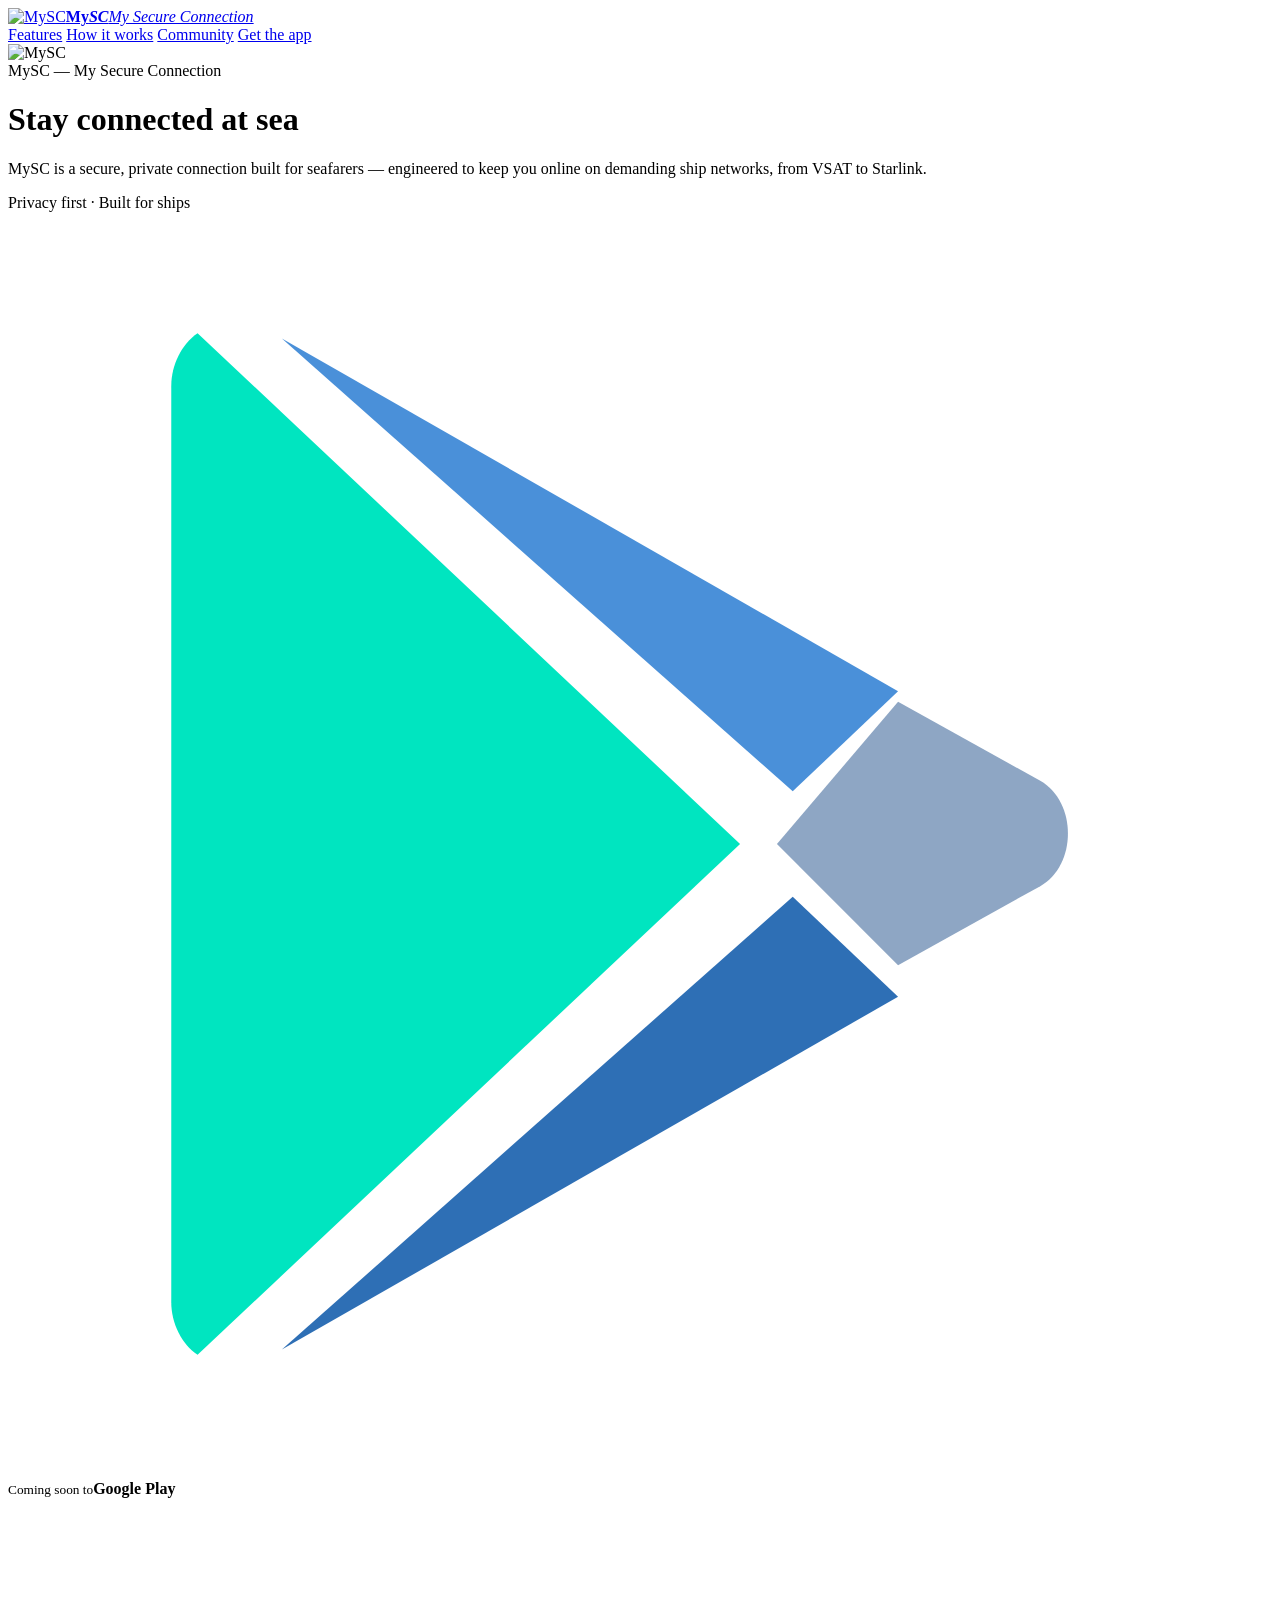
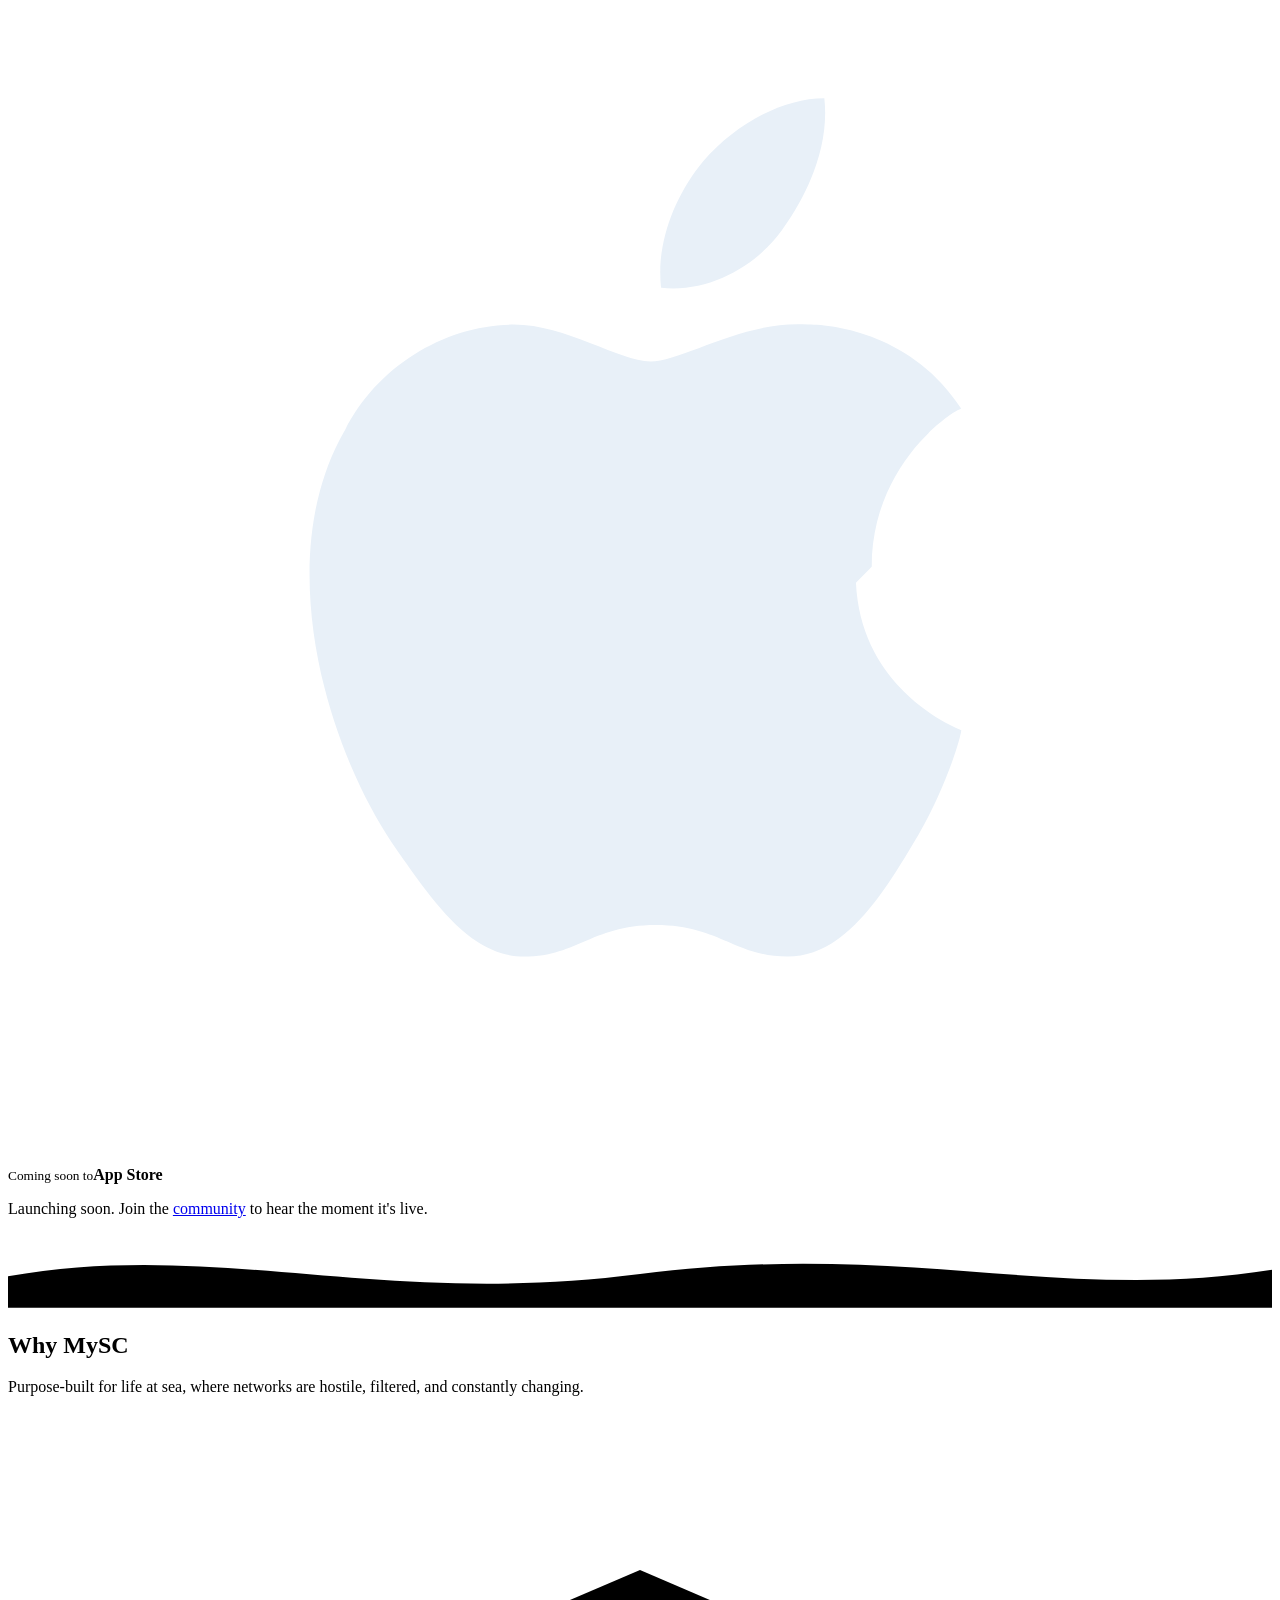
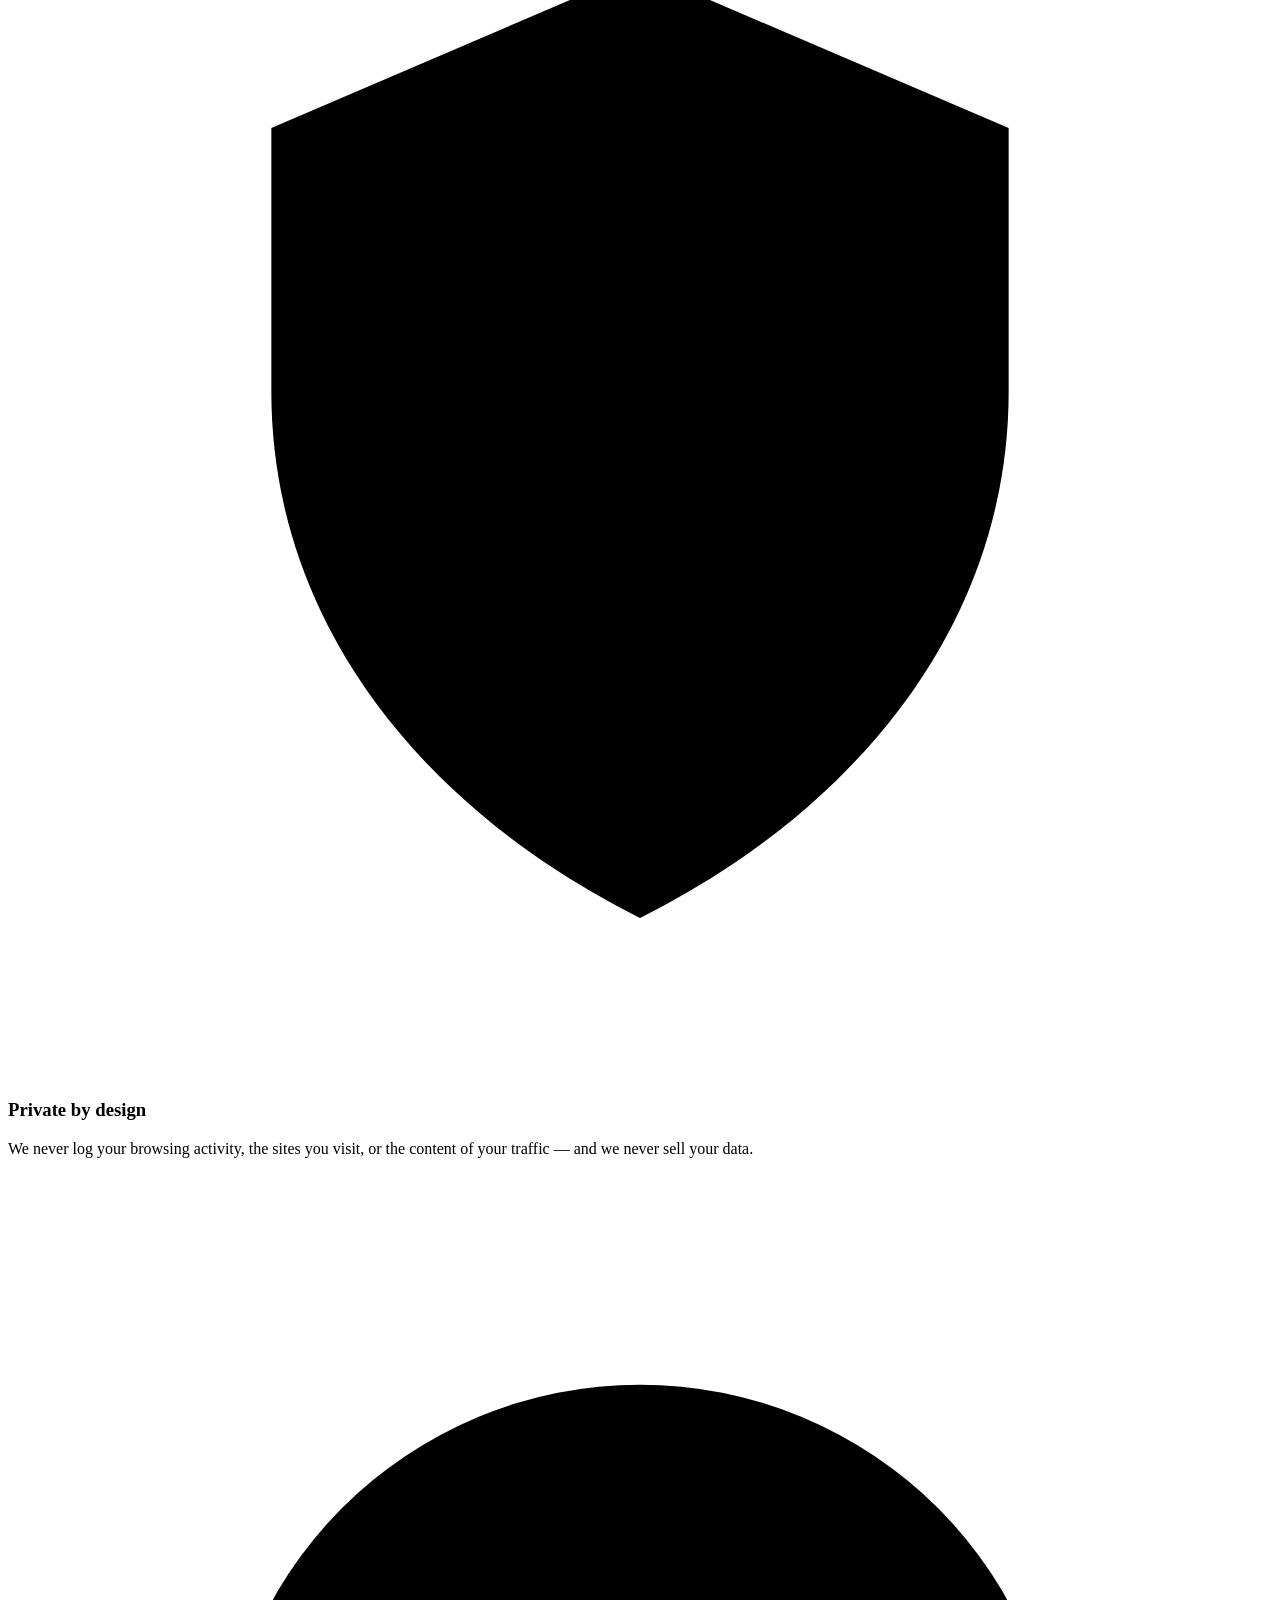
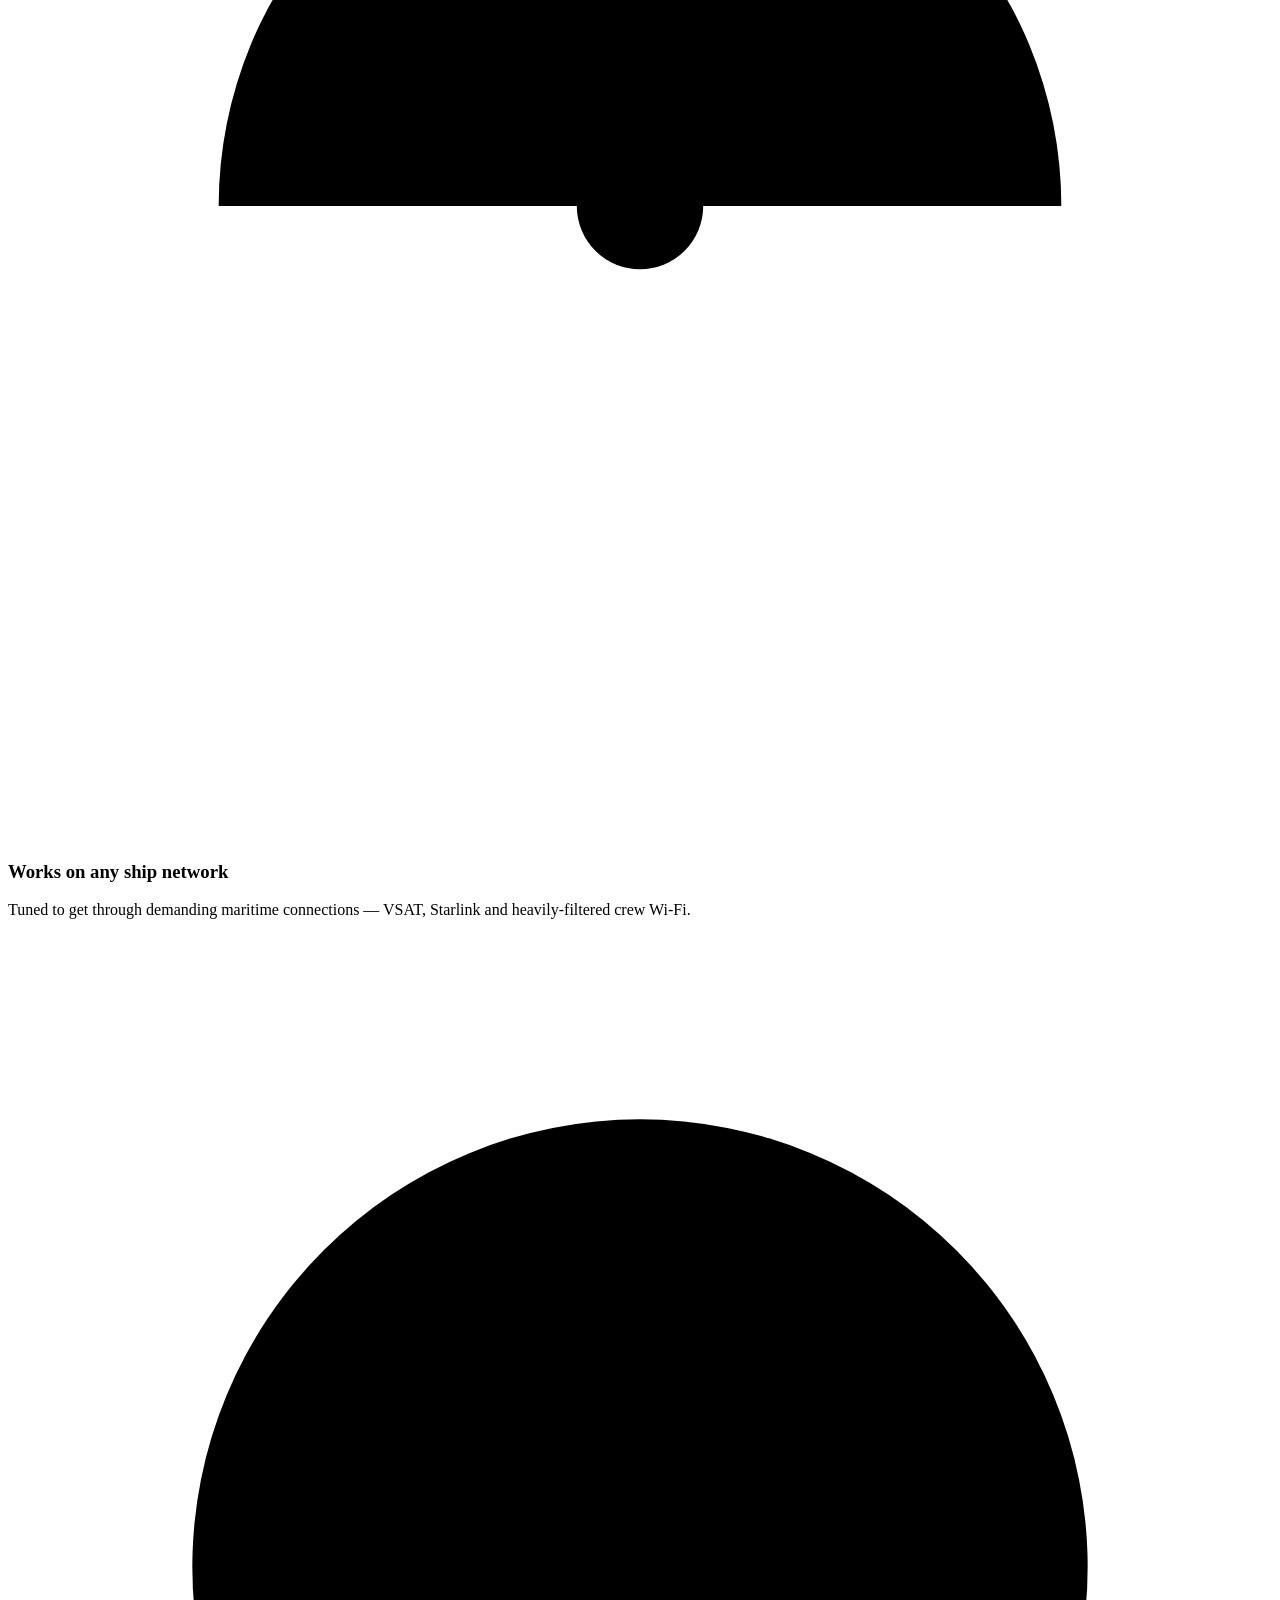
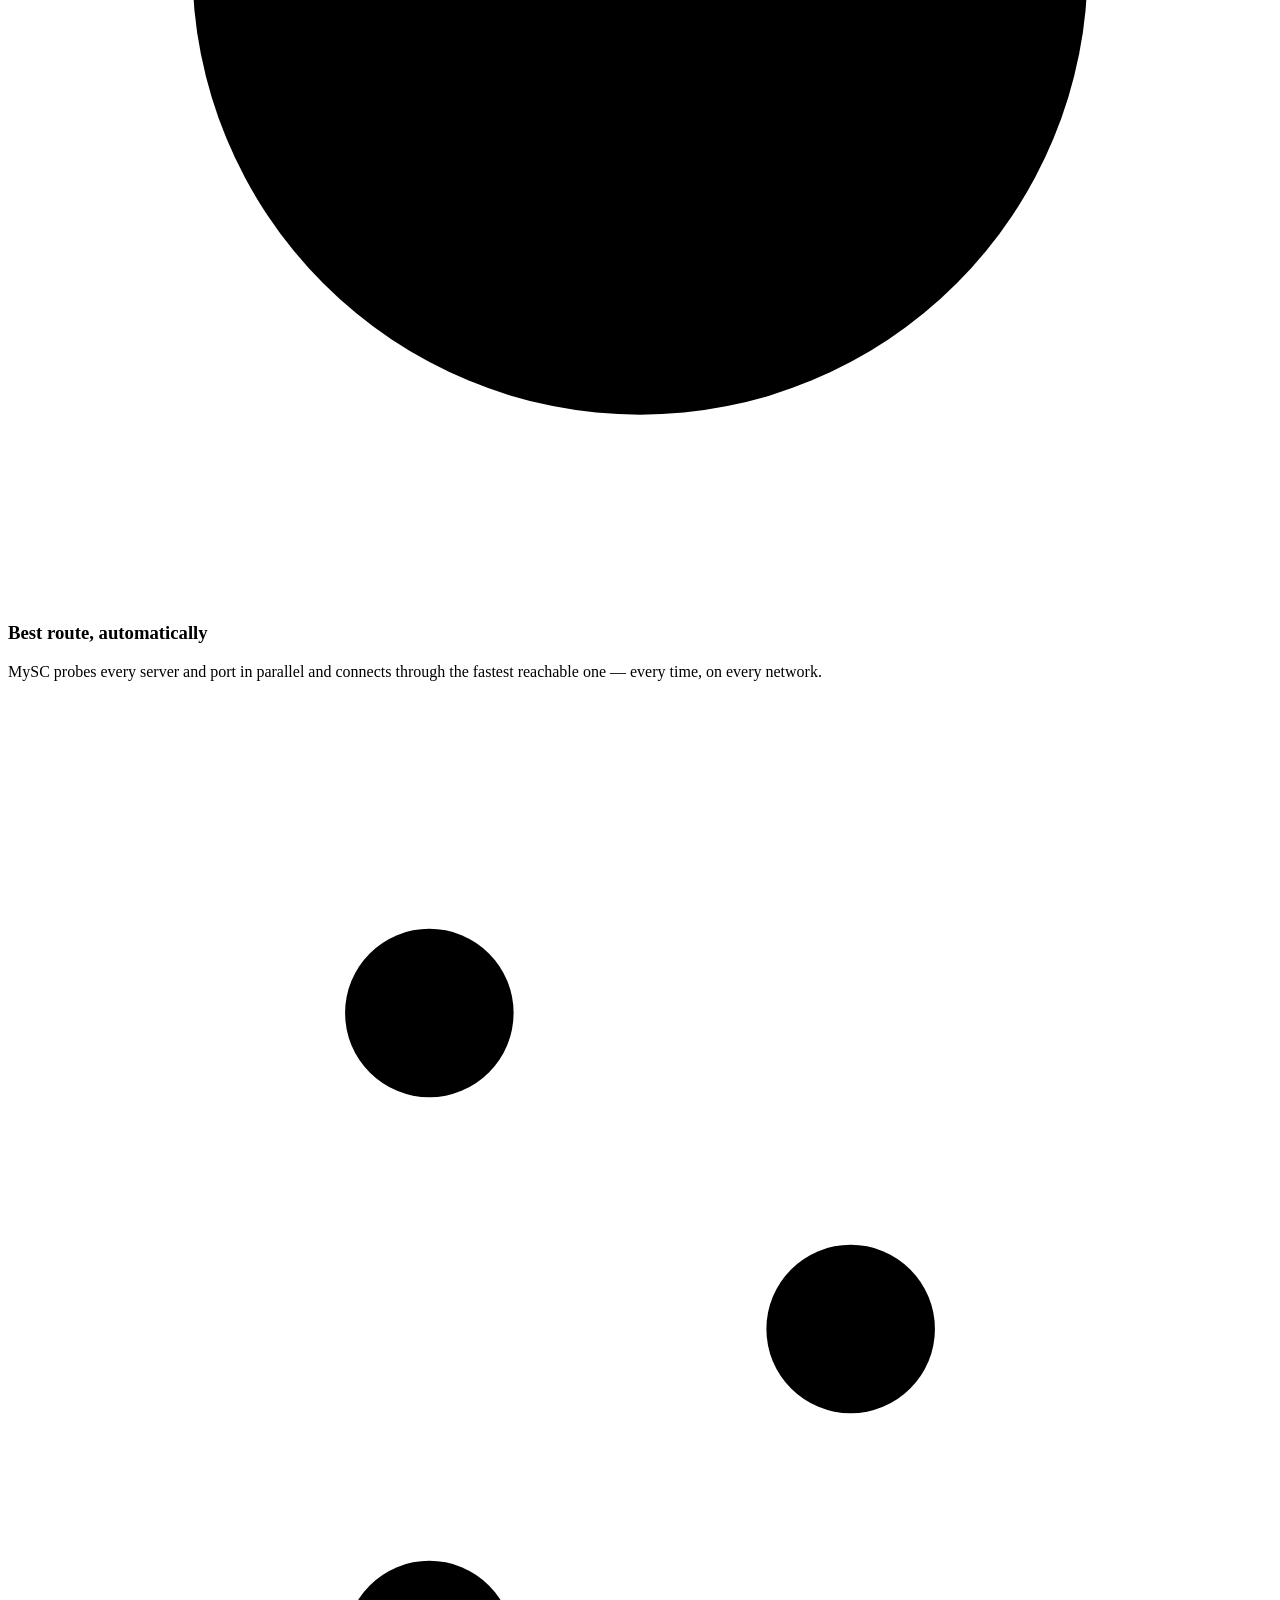
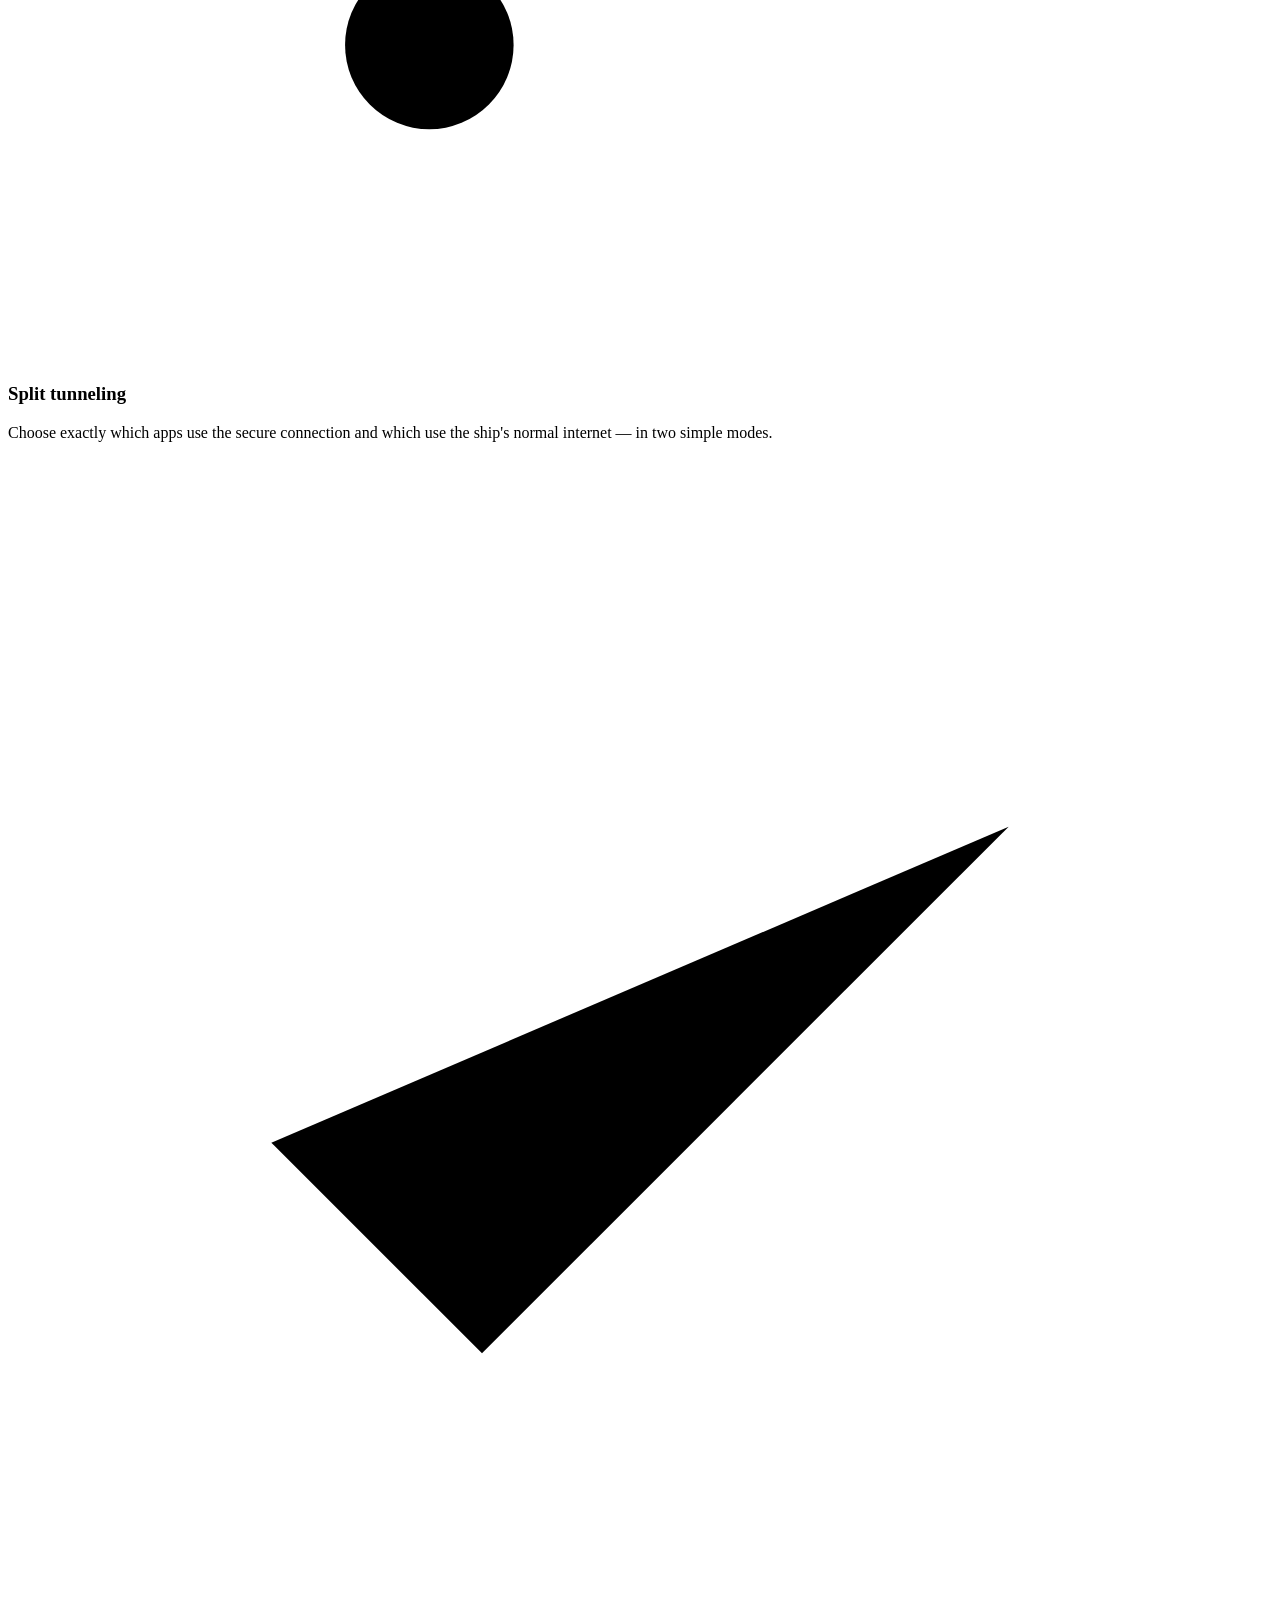
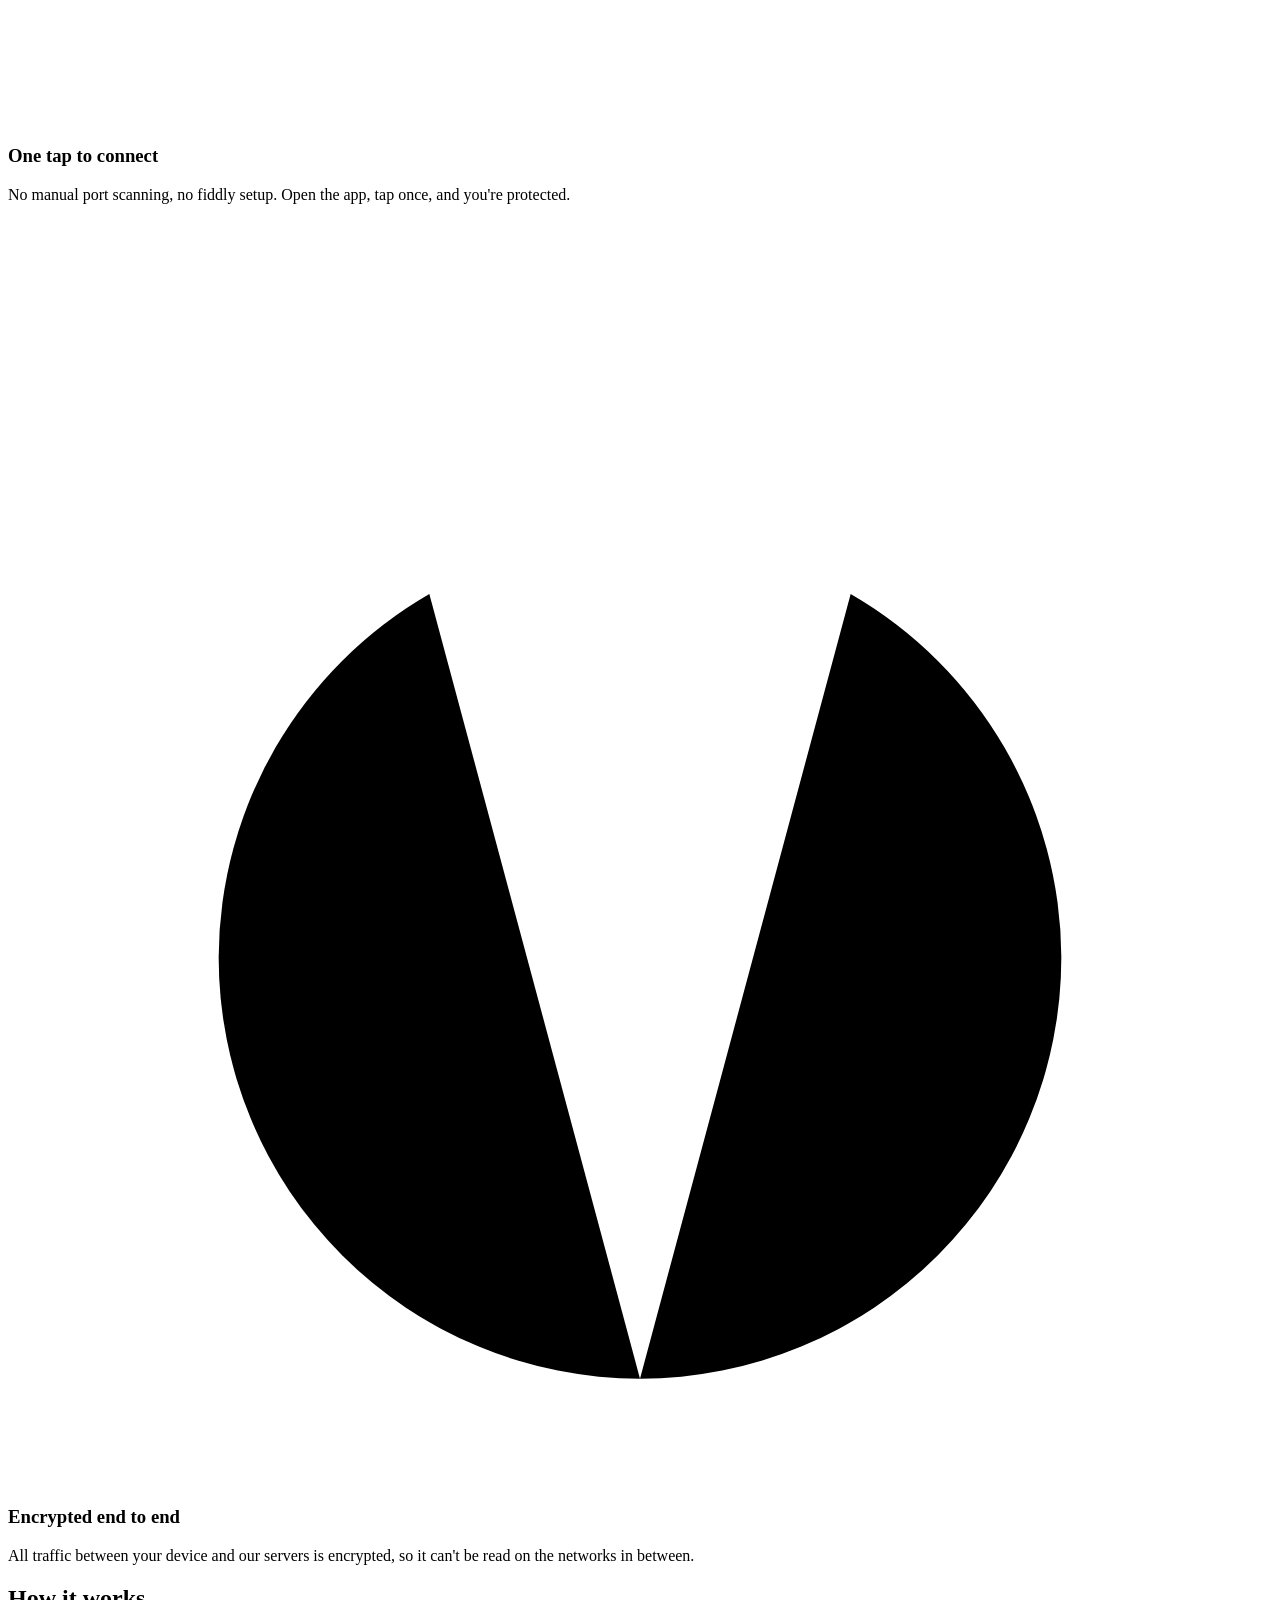
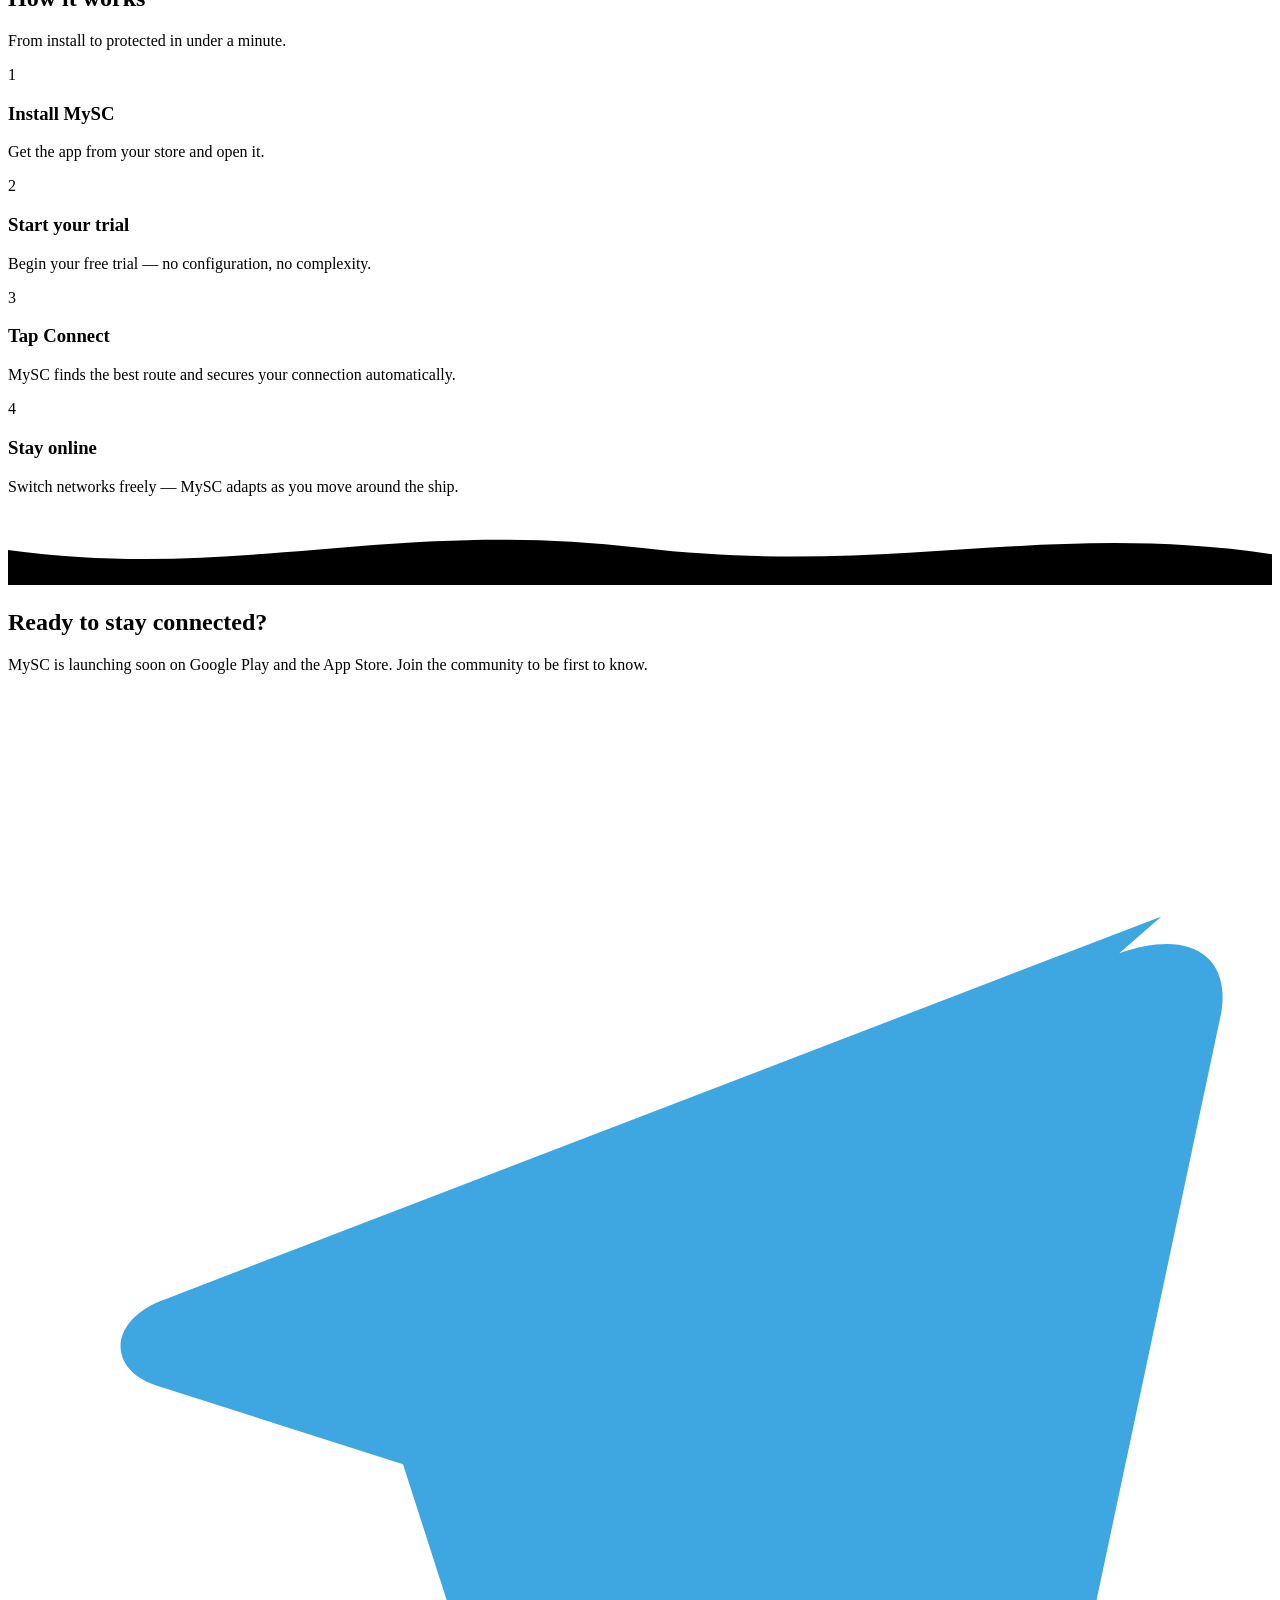
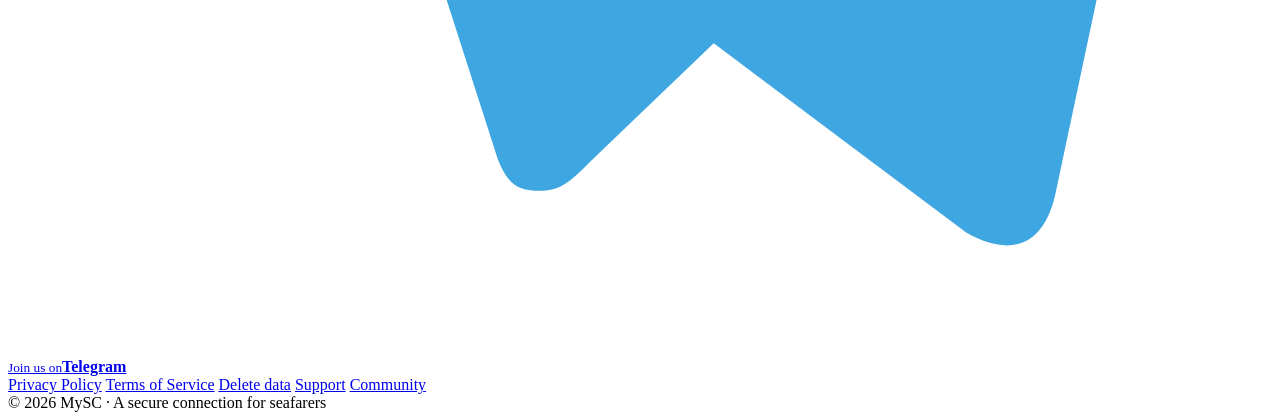
==== commit 88a3e6b8: "Add /delete data-deletion page (Google Play web-URL requirement) + footer links Co-Authored-By: Clau" ====
--- a/public/index.html
+++ b/public/index.html
@@ -126,6 +126,7 @@
     <div class="fl">
       <a href="/privacy">Privacy Policy</a>
       <a href="/terms">Terms of Service</a>
+      <a href="/delete">Delete data</a>
       <a href="mailto:rearrearerror@gmail.com">Support</a>
       <a href="https://t.me/MySC_group" target="_blank" rel="noopener">Community</a>
     </div>
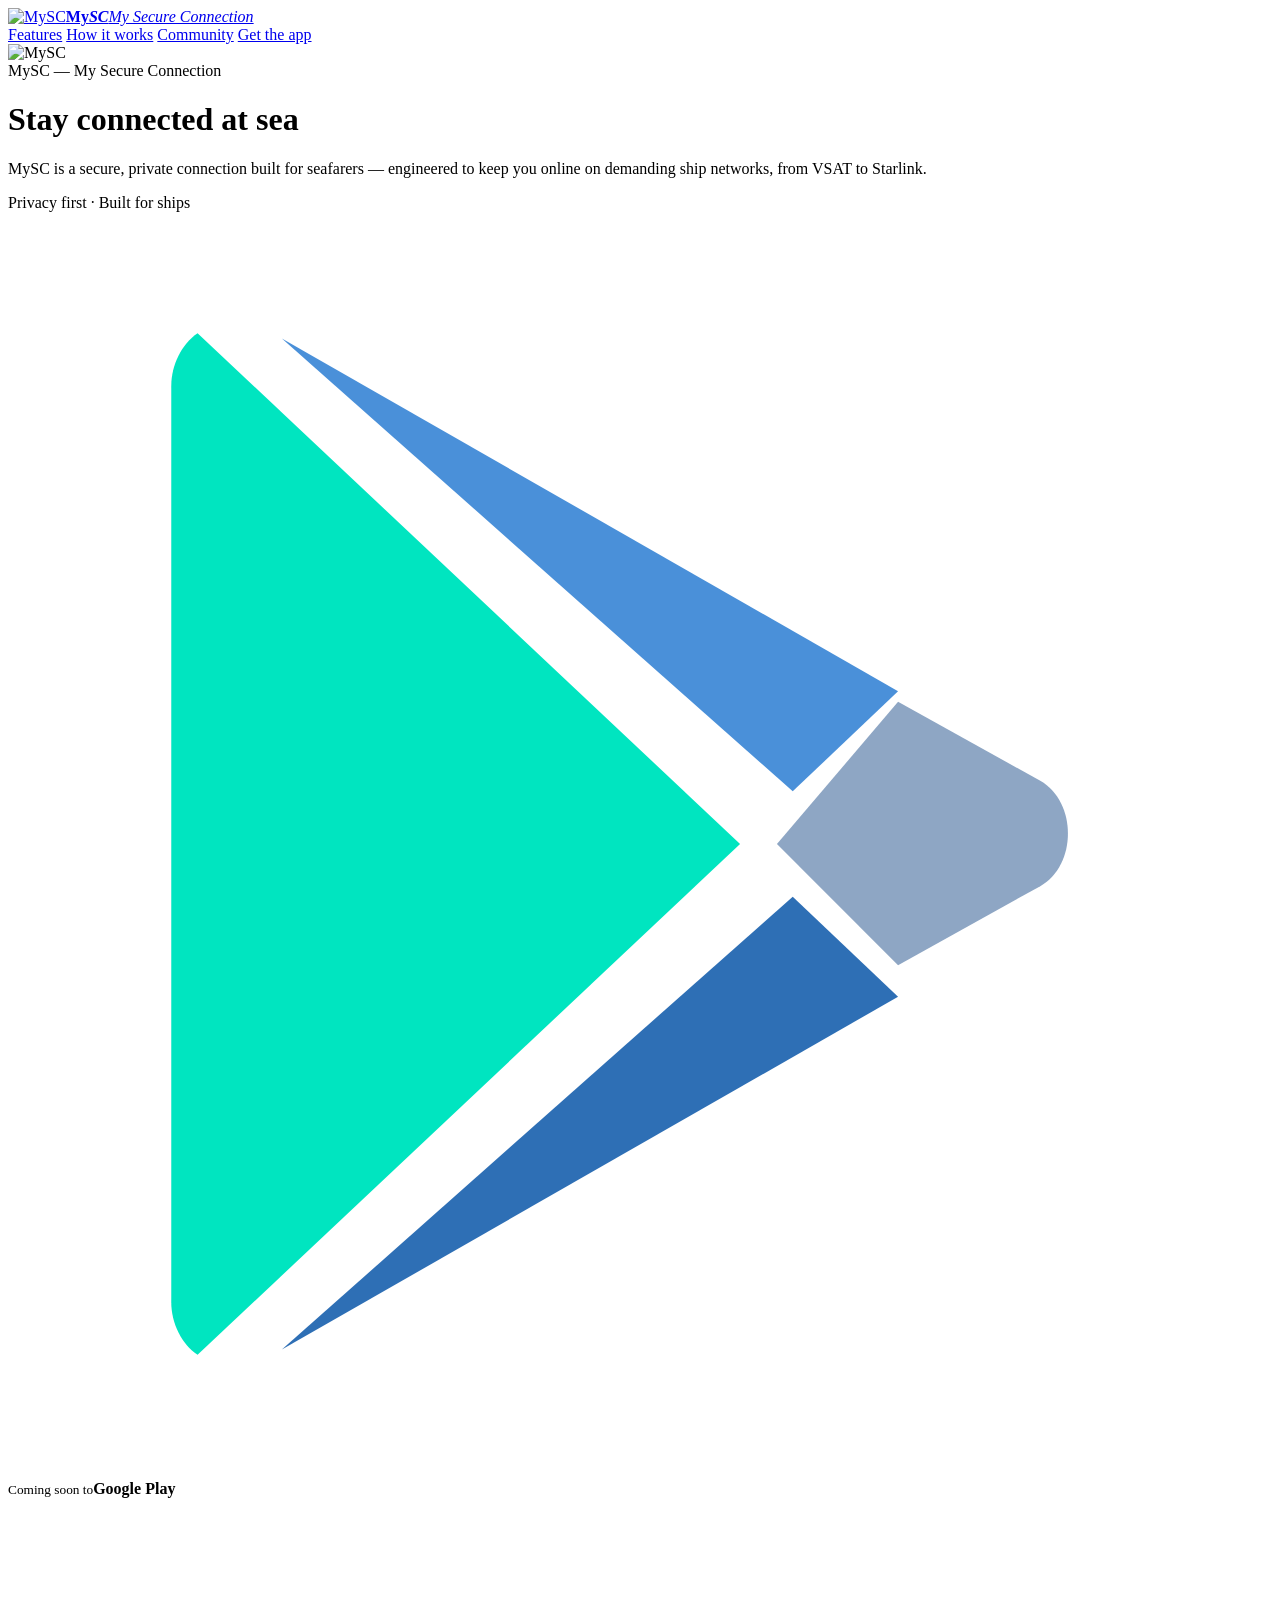
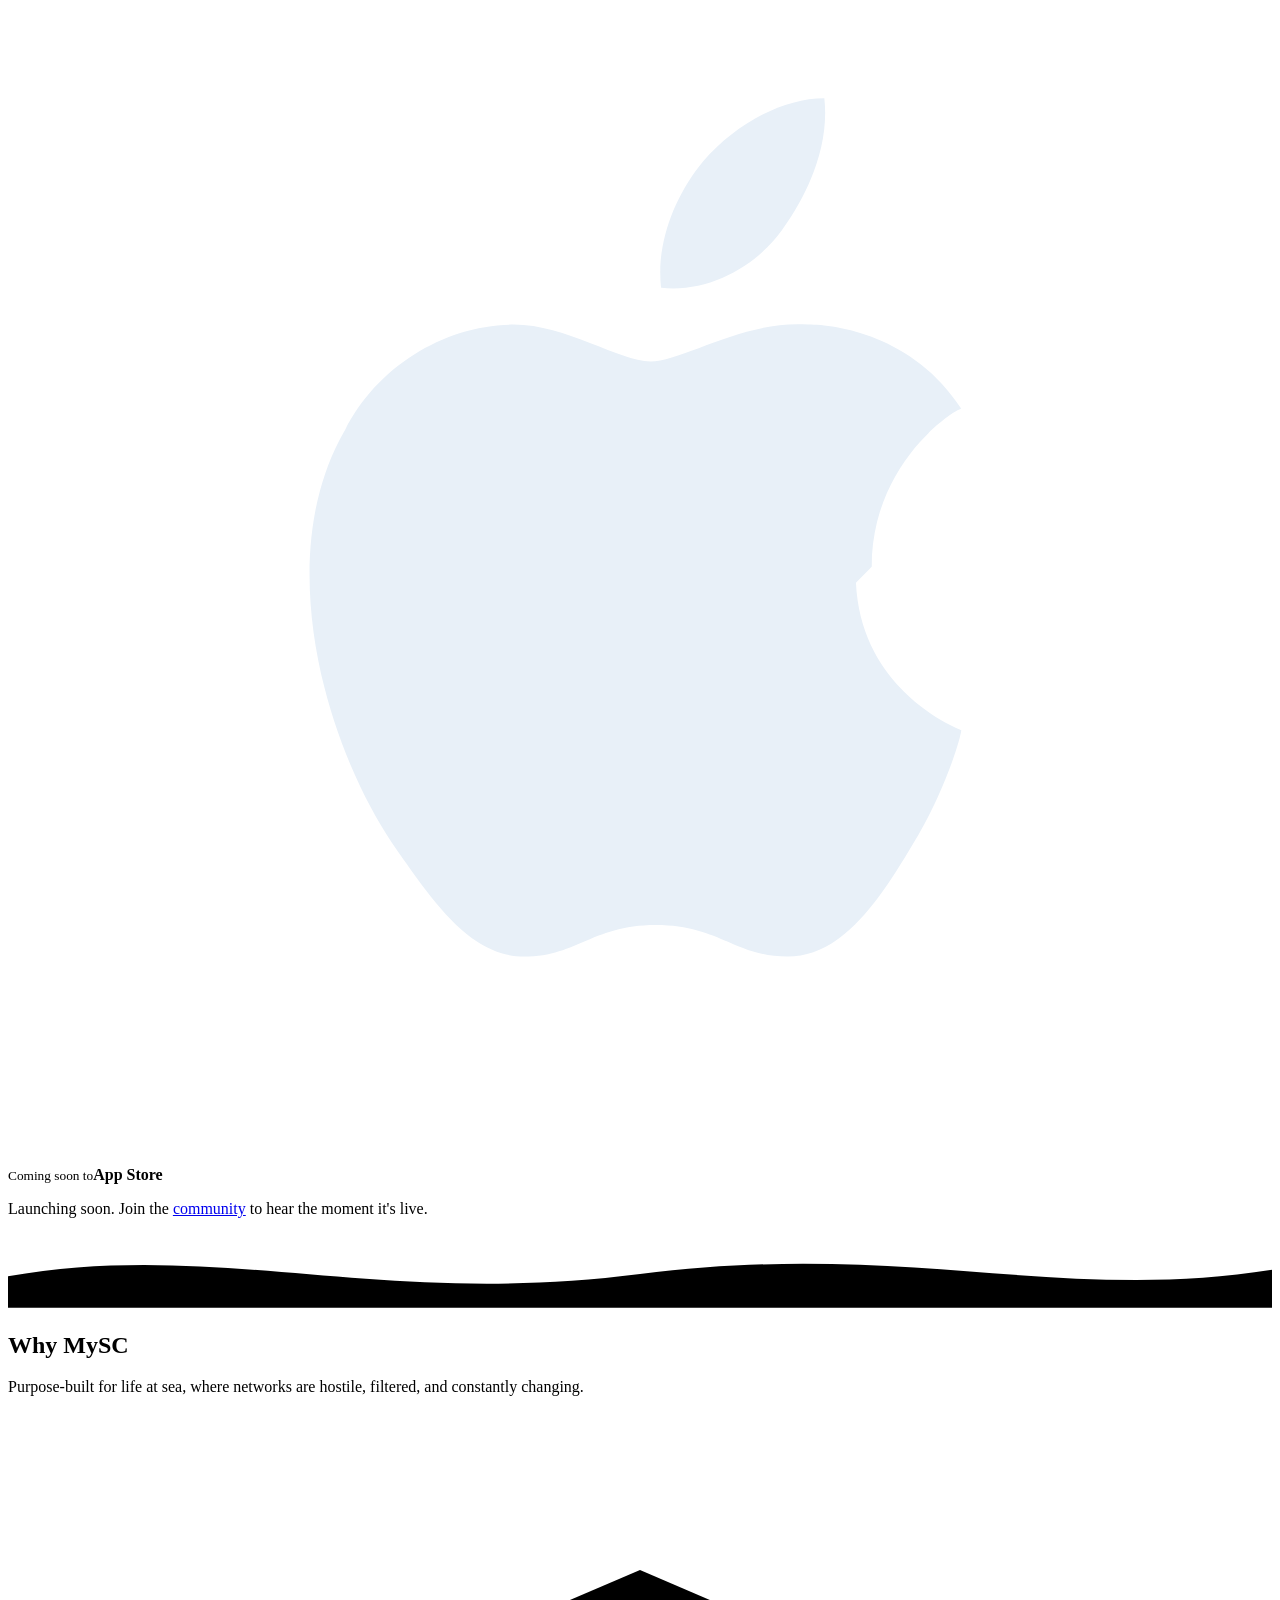
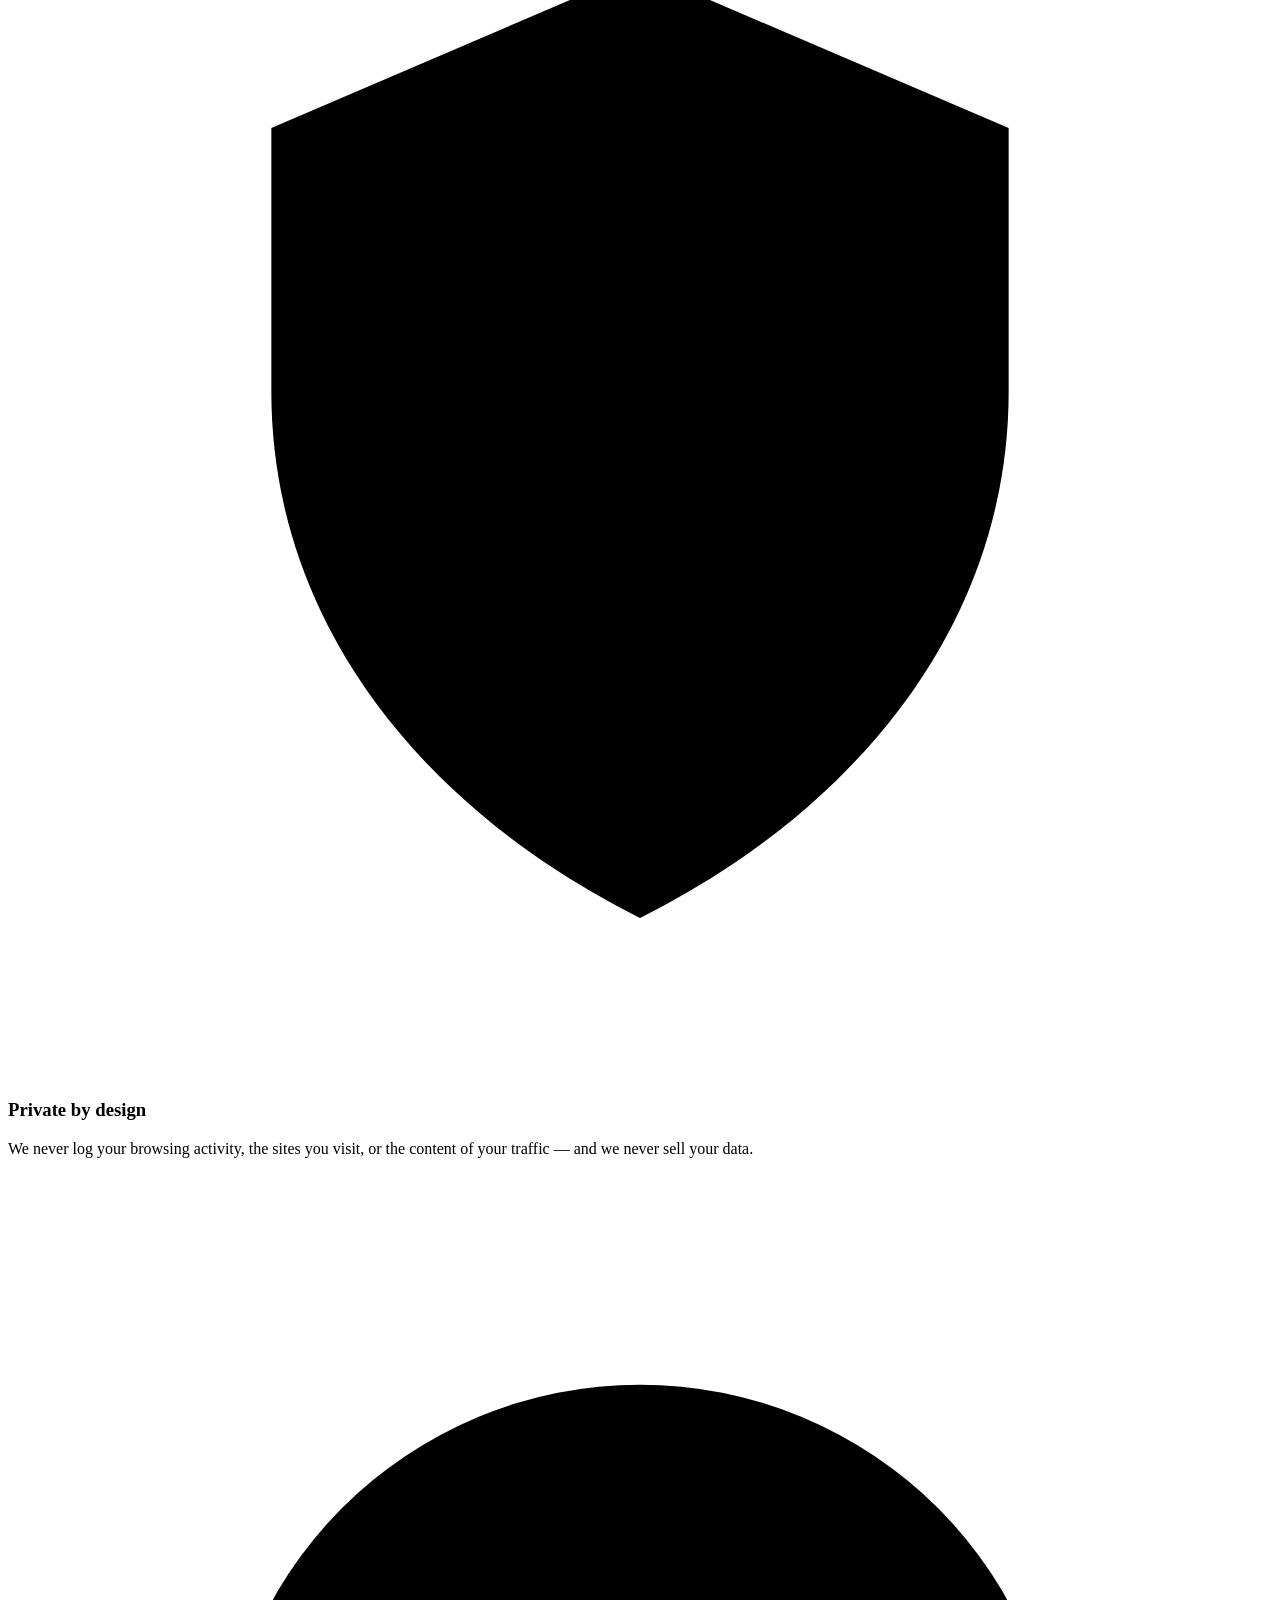
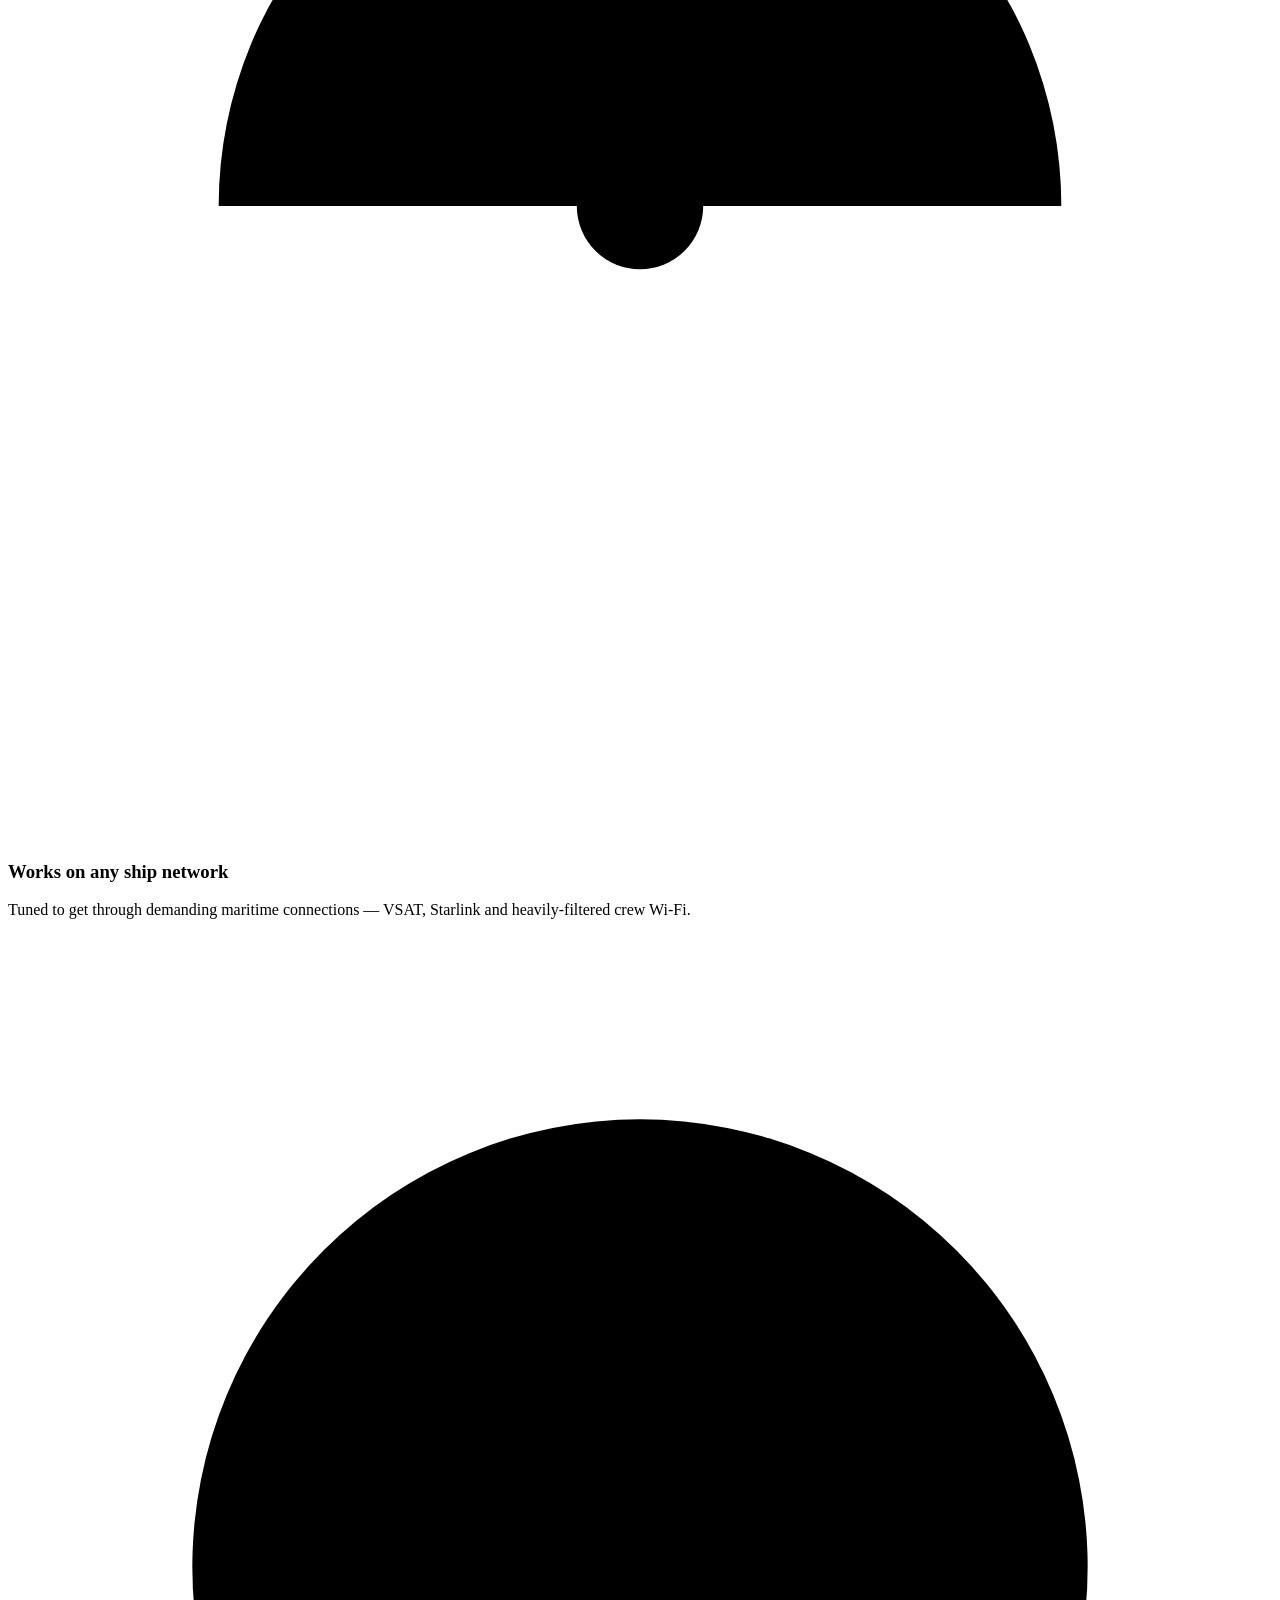
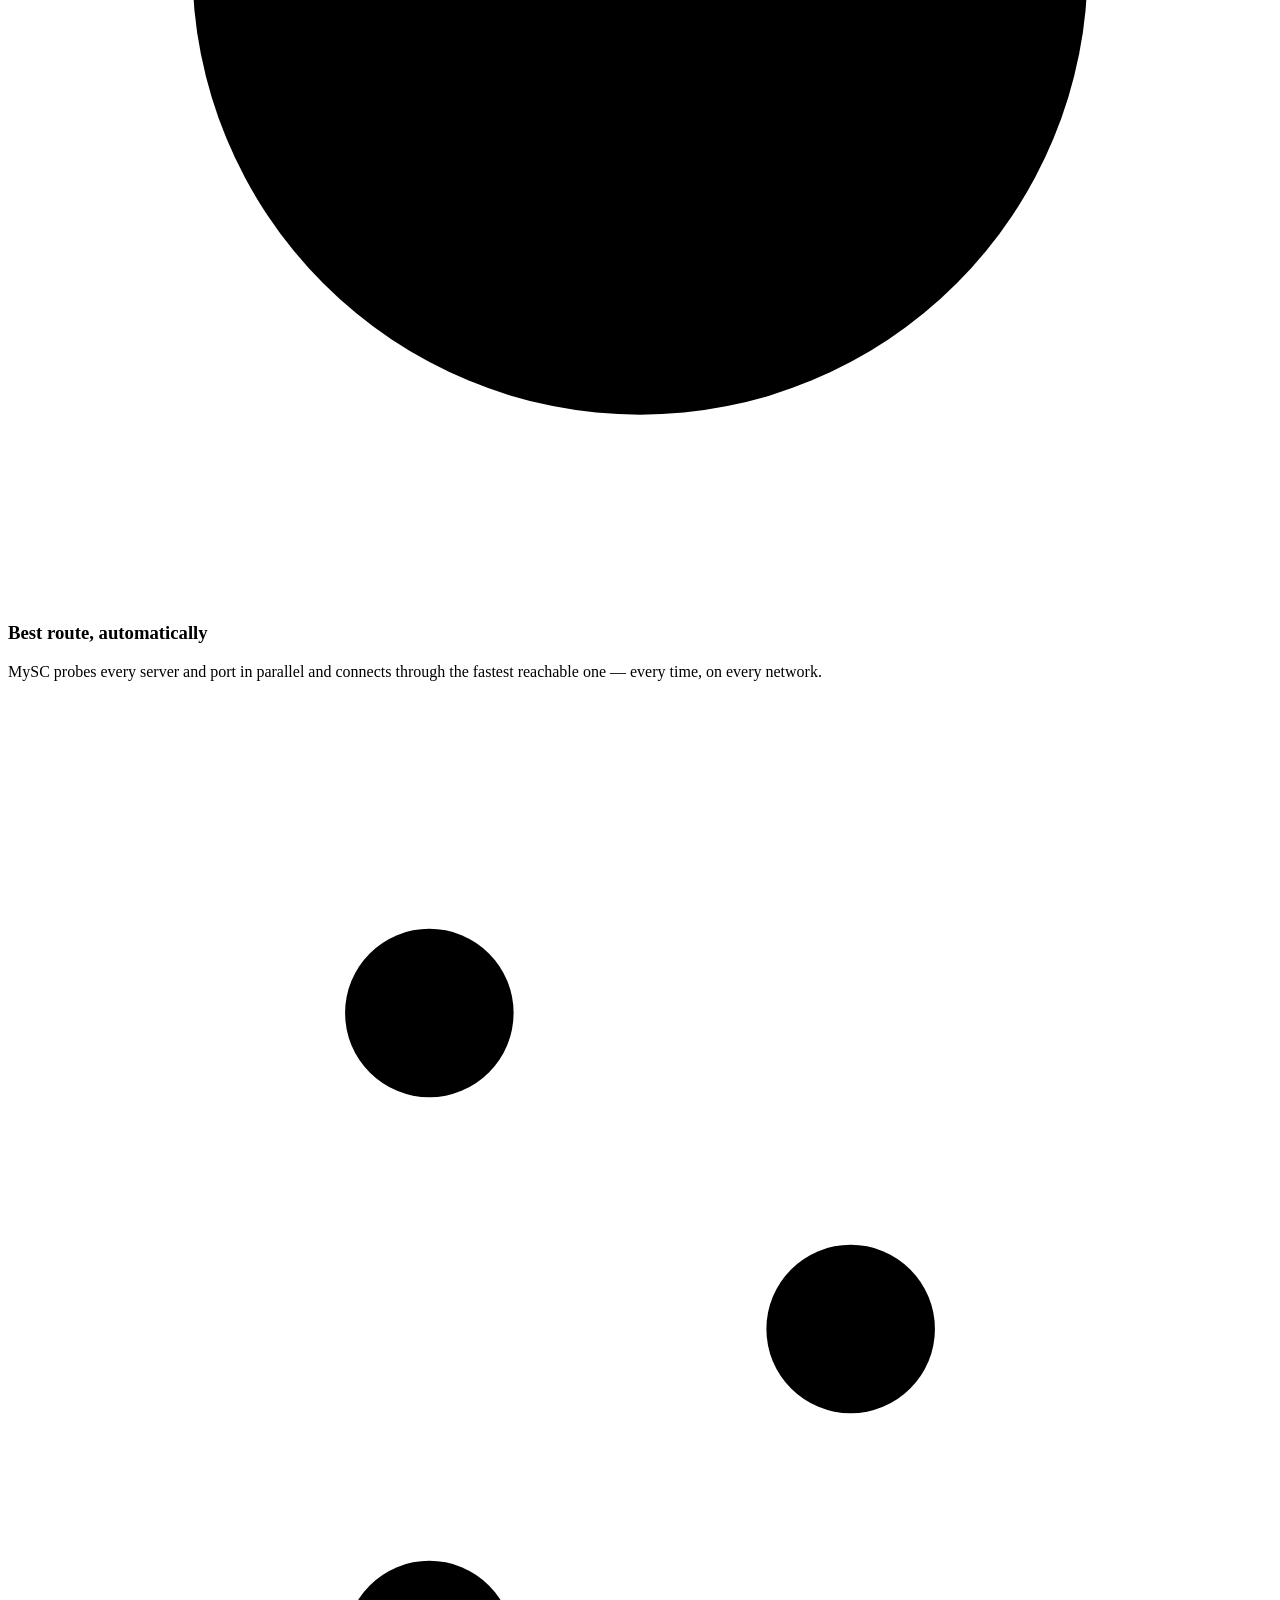
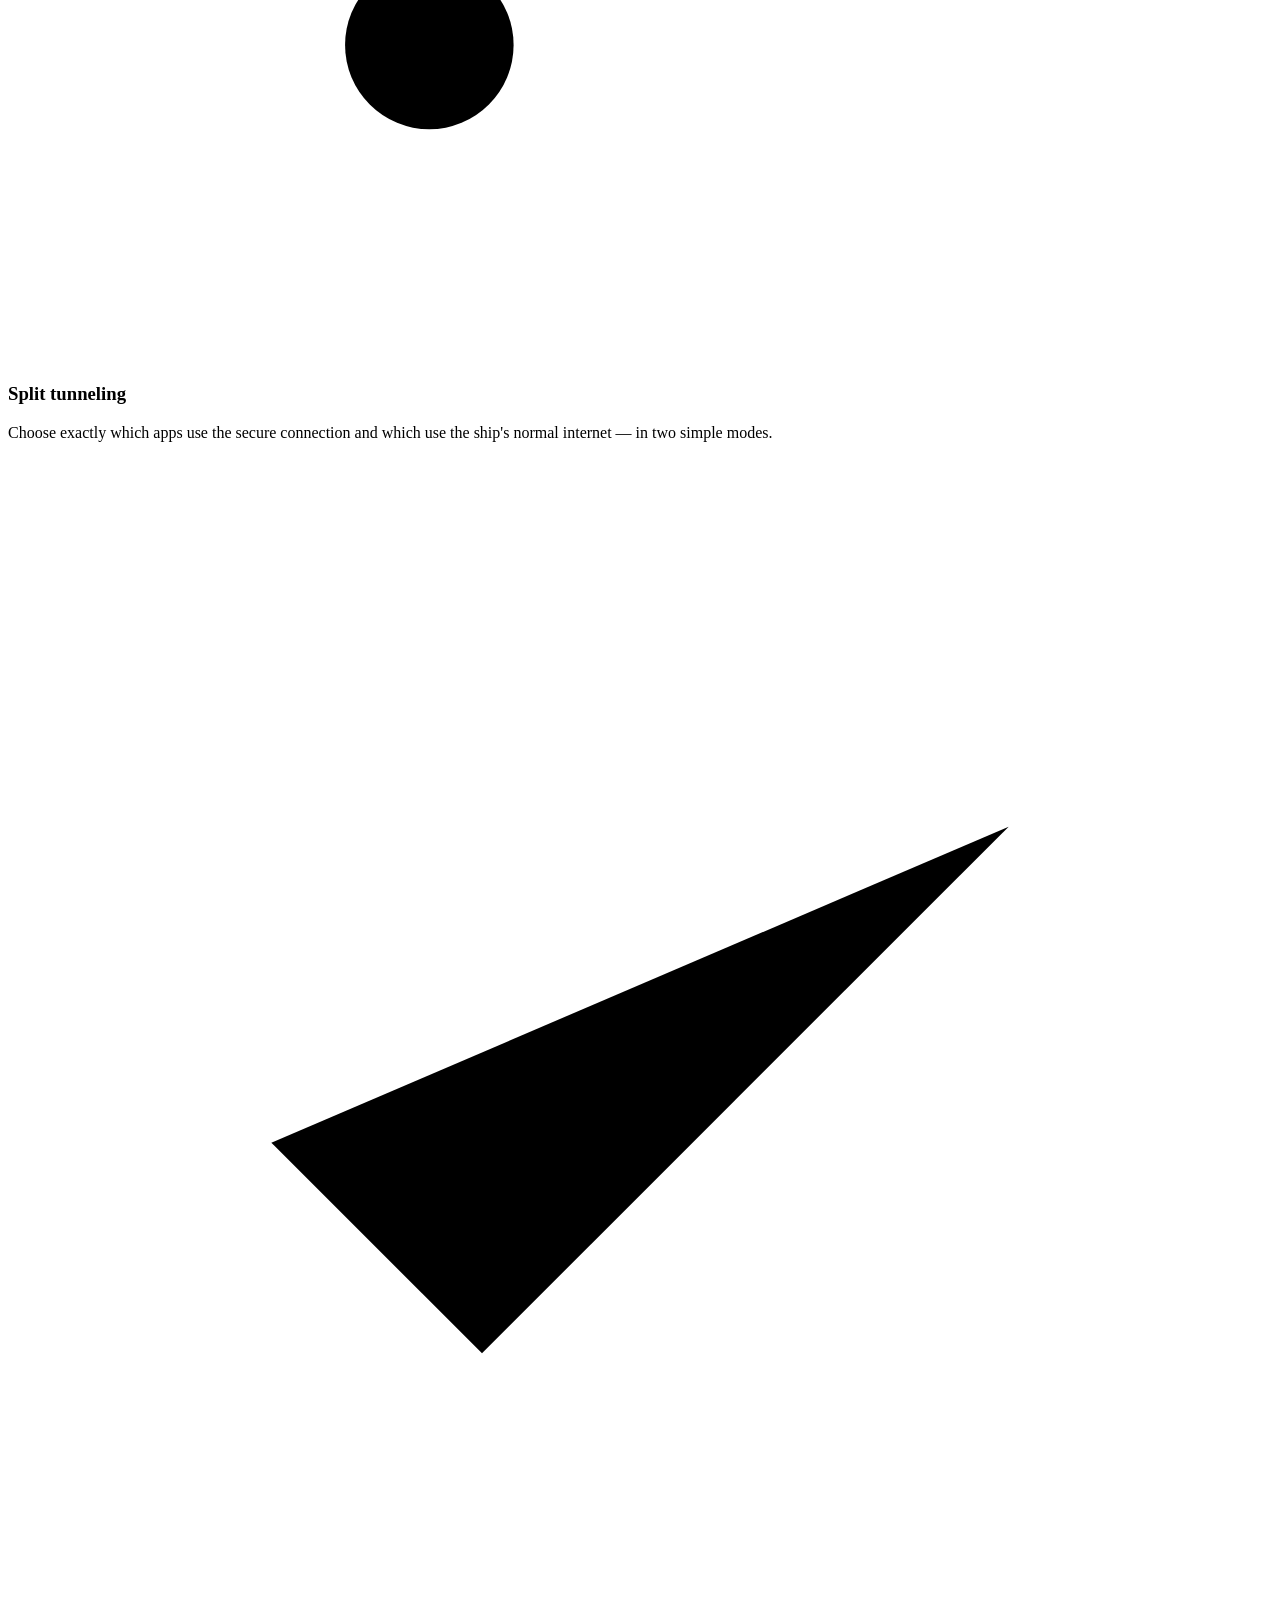
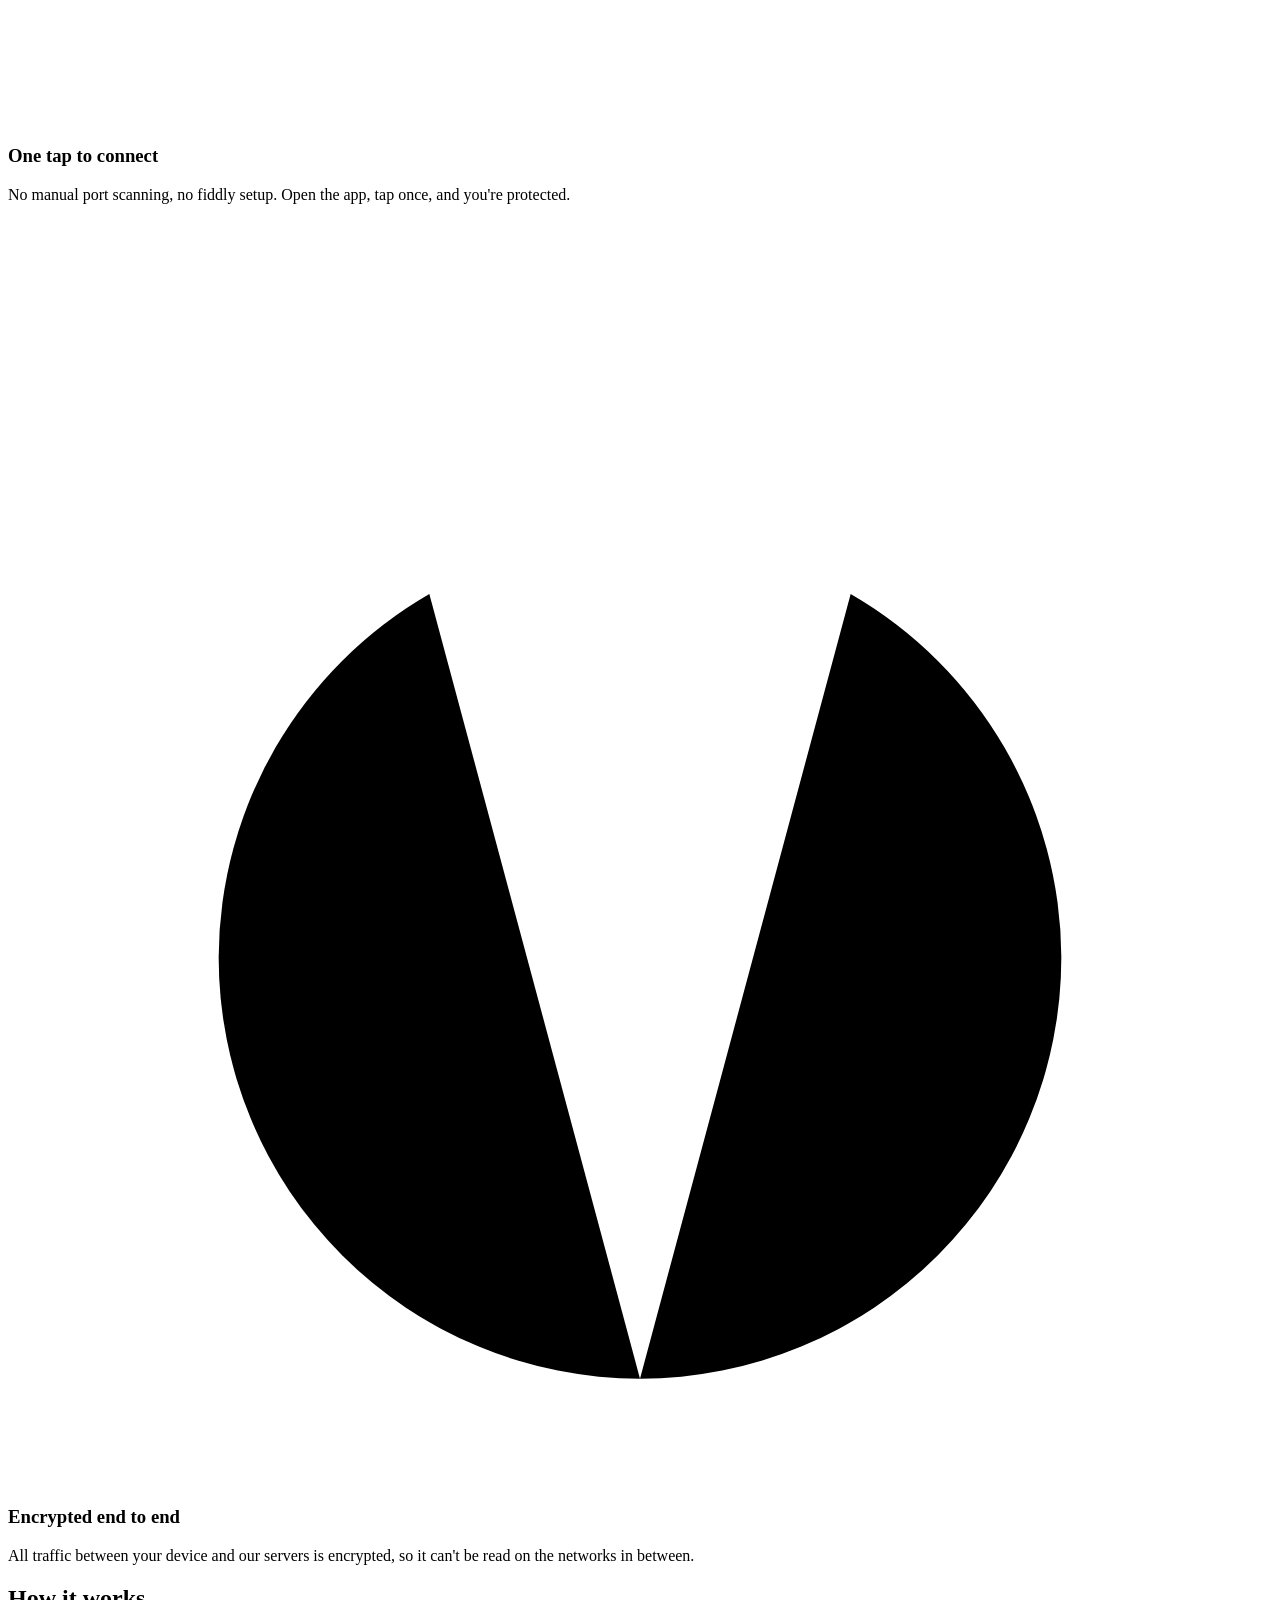
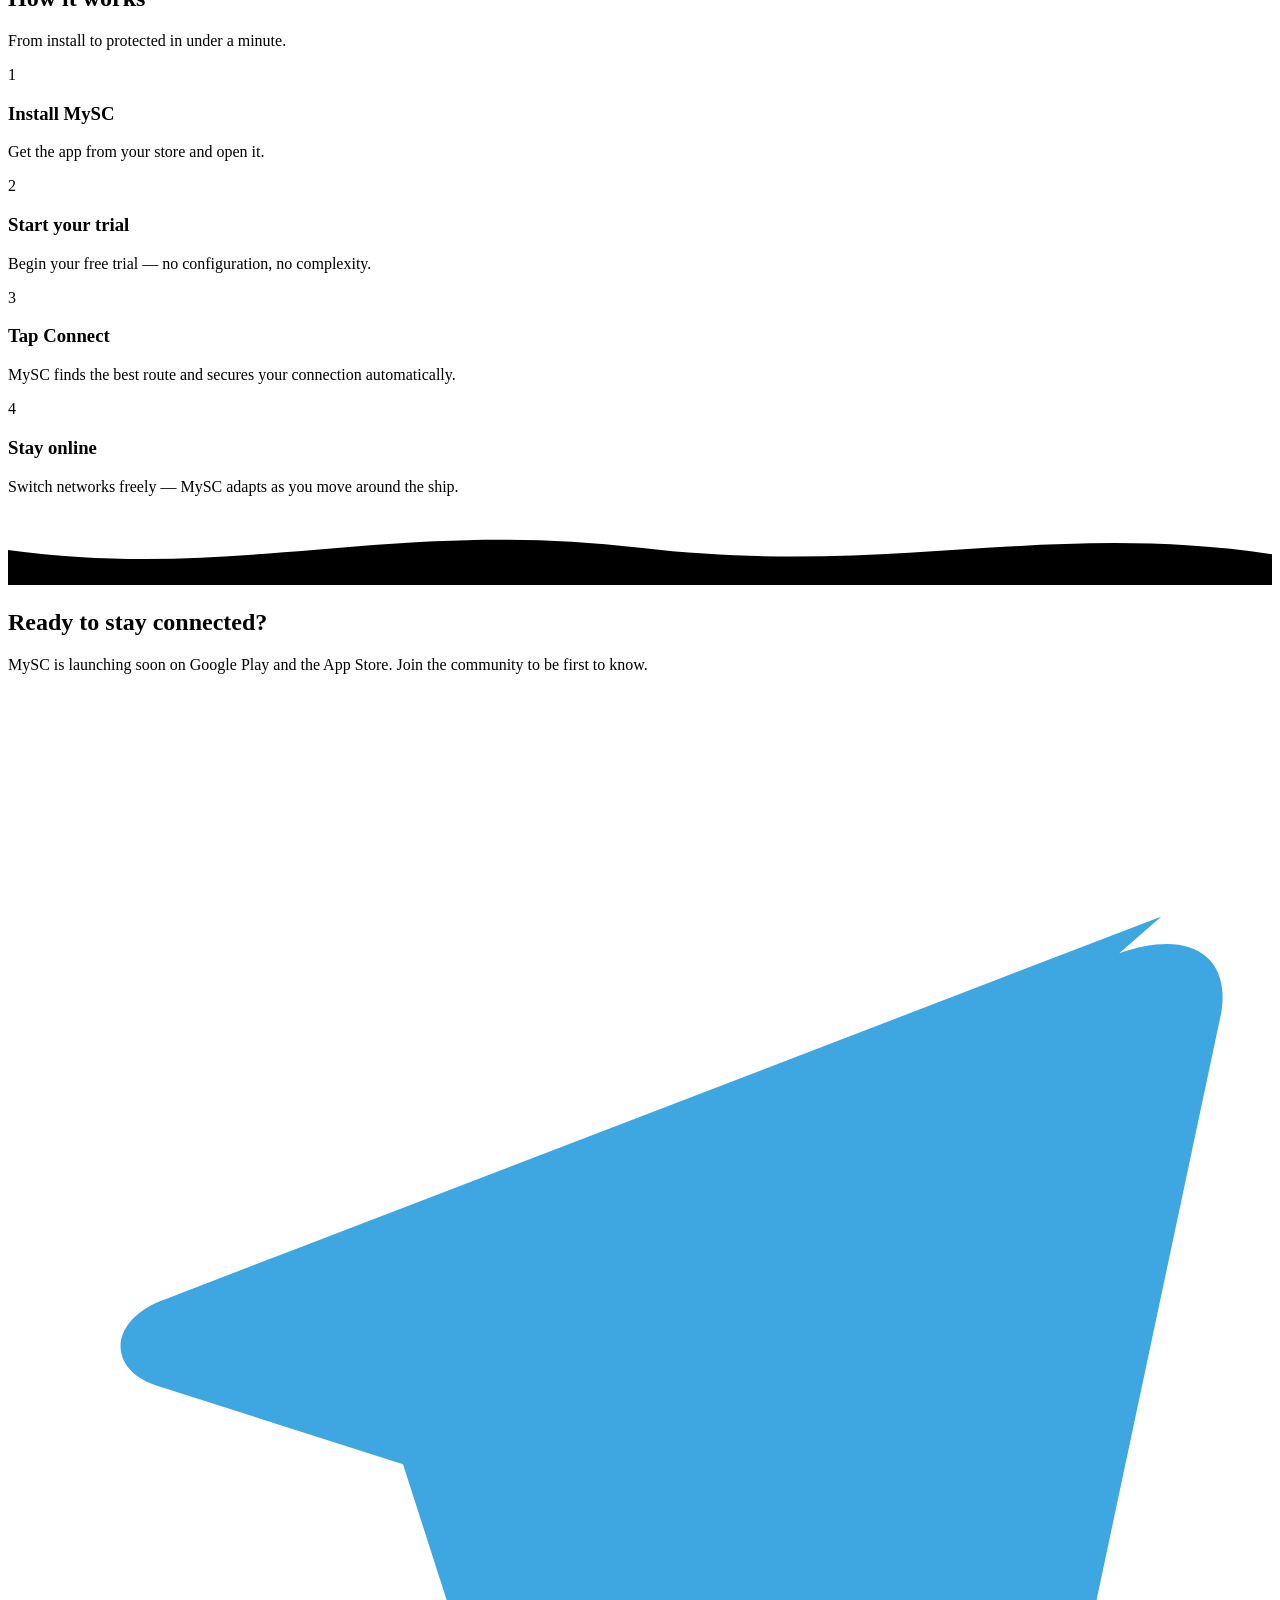
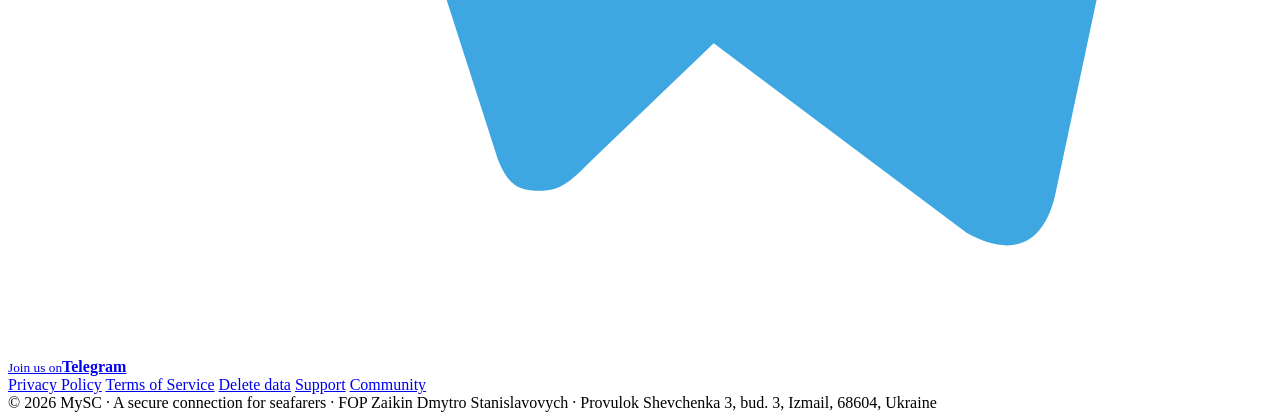
==== commit 358d71e8: "Update legal entity to full D&B name, domain email, add registered address - FOP Zaikin Dmytro -> FO" ====
--- a/public/index.html
+++ b/public/index.html
@@ -127,10 +127,10 @@
       <a href="/privacy">Privacy Policy</a>
       <a href="/terms">Terms of Service</a>
       <a href="/delete">Delete data</a>
-      <a href="mailto:rearrearerror@gmail.com">Support</a>
+      <a href="mailto:dmytro@myminiapps.win">Support</a>
       <a href="https://t.me/MySC_group" target="_blank" rel="noopener">Community</a>
     </div>
-    <div class="small">© 2026 MySC · A secure connection for seafarers</div>
+    <div class="small">© 2026 MySC · A secure connection for seafarers · FOP Zaikin Dmytro Stanislavovych · Provulok Shevchenka 3, bud. 3, Izmail, 68604, Ukraine</div>
   </div>
 </footer>
 </body>
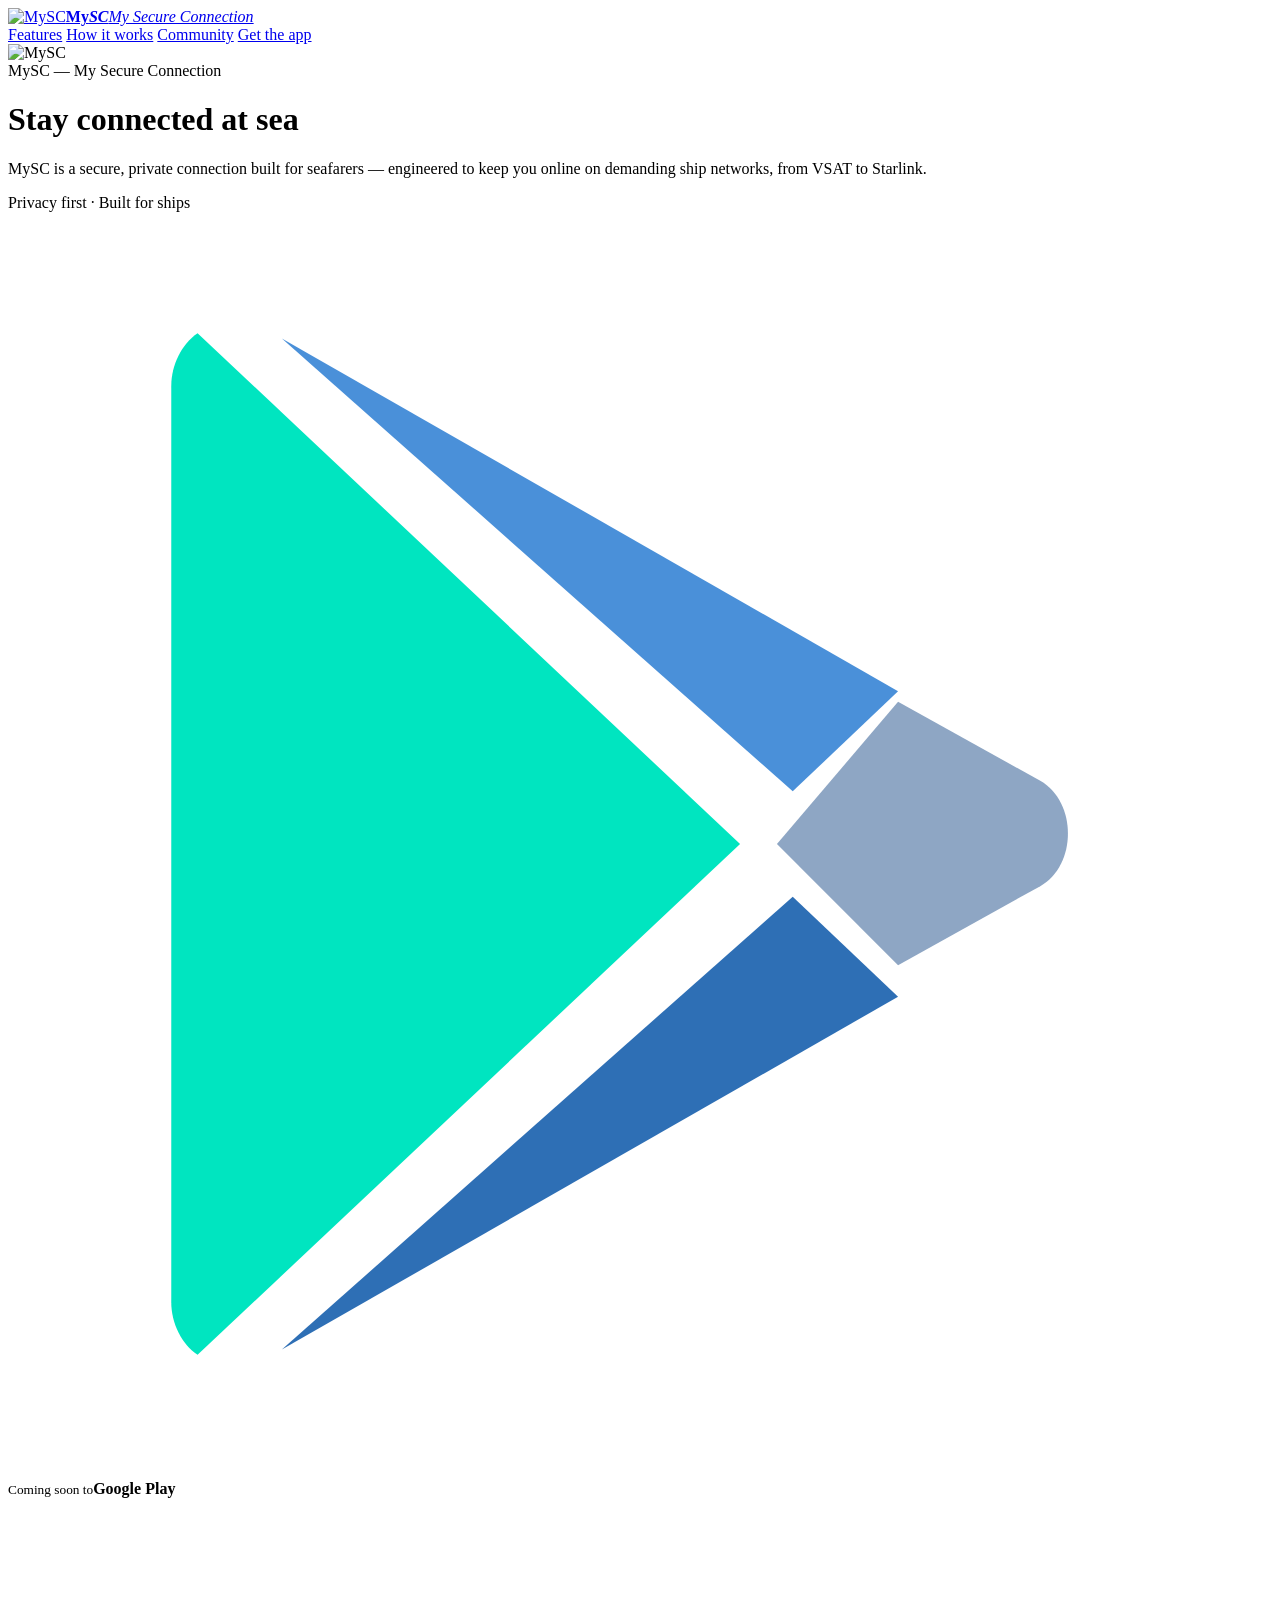
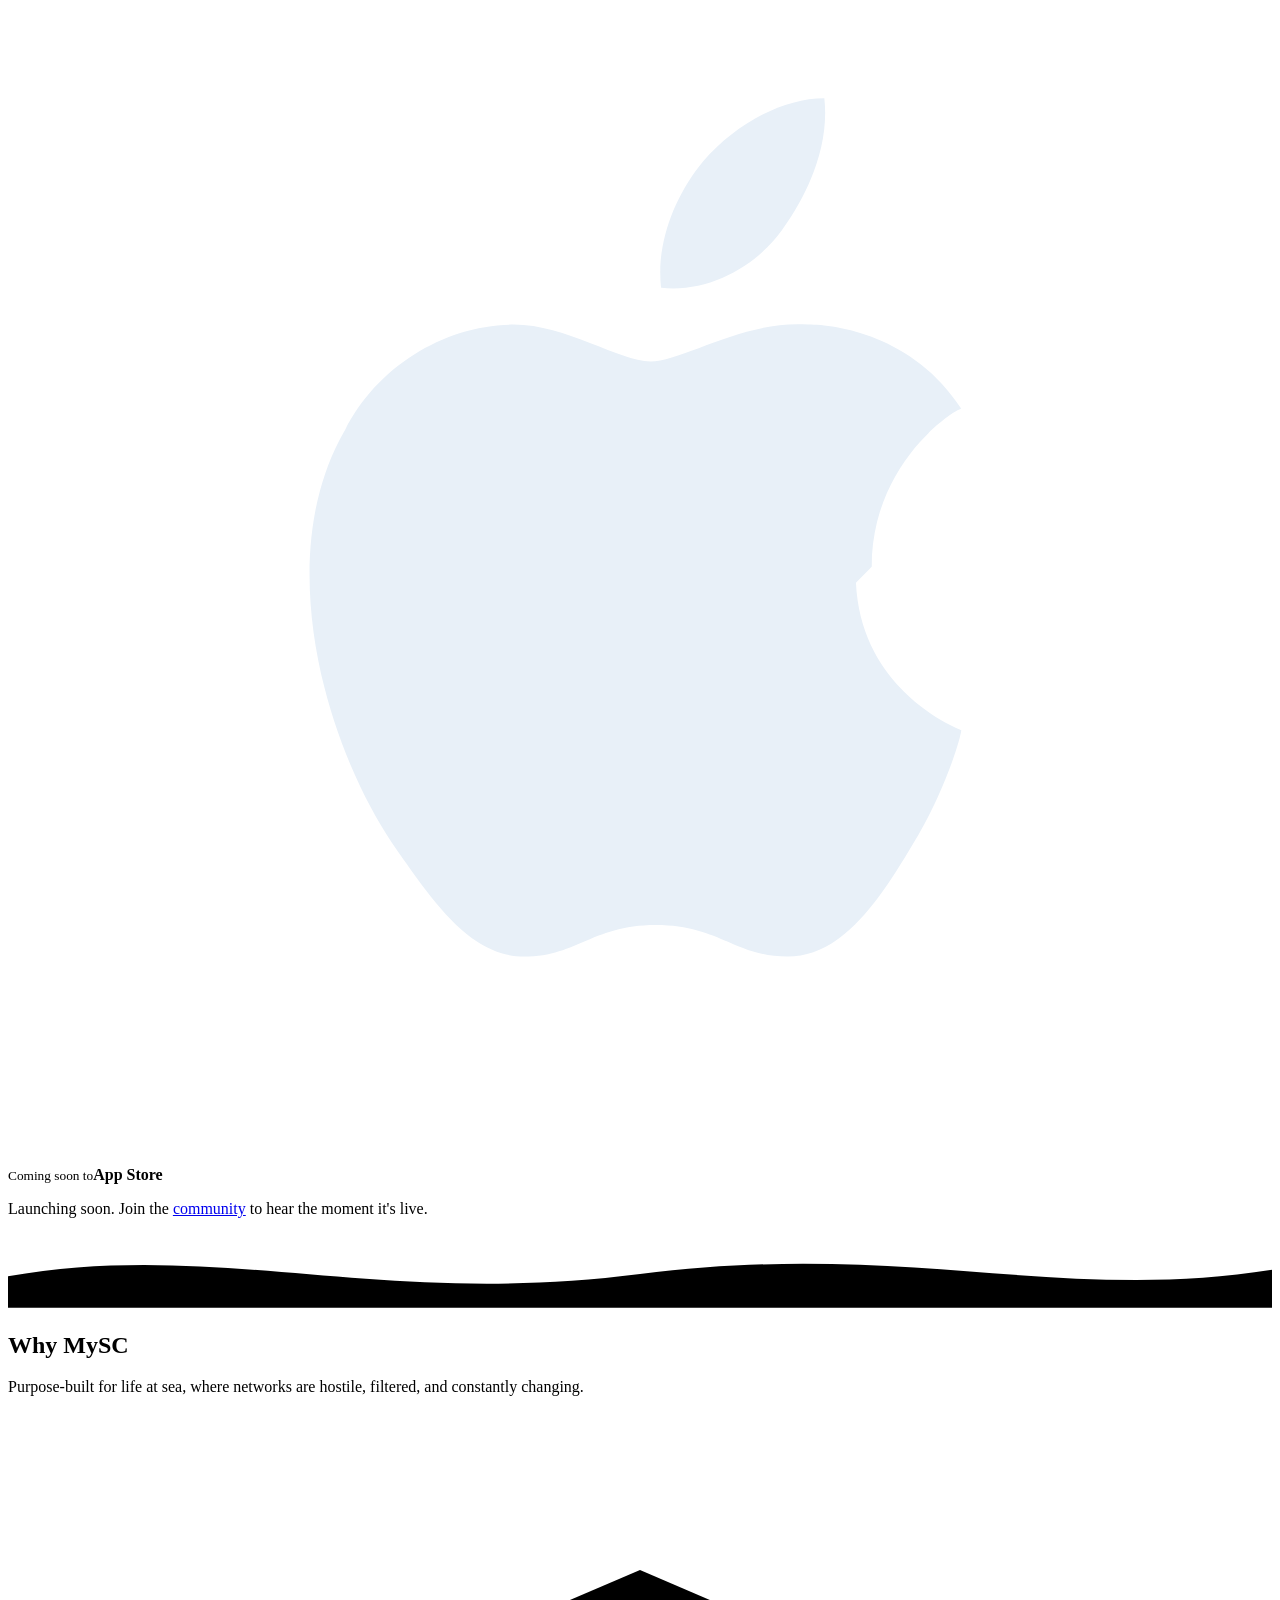
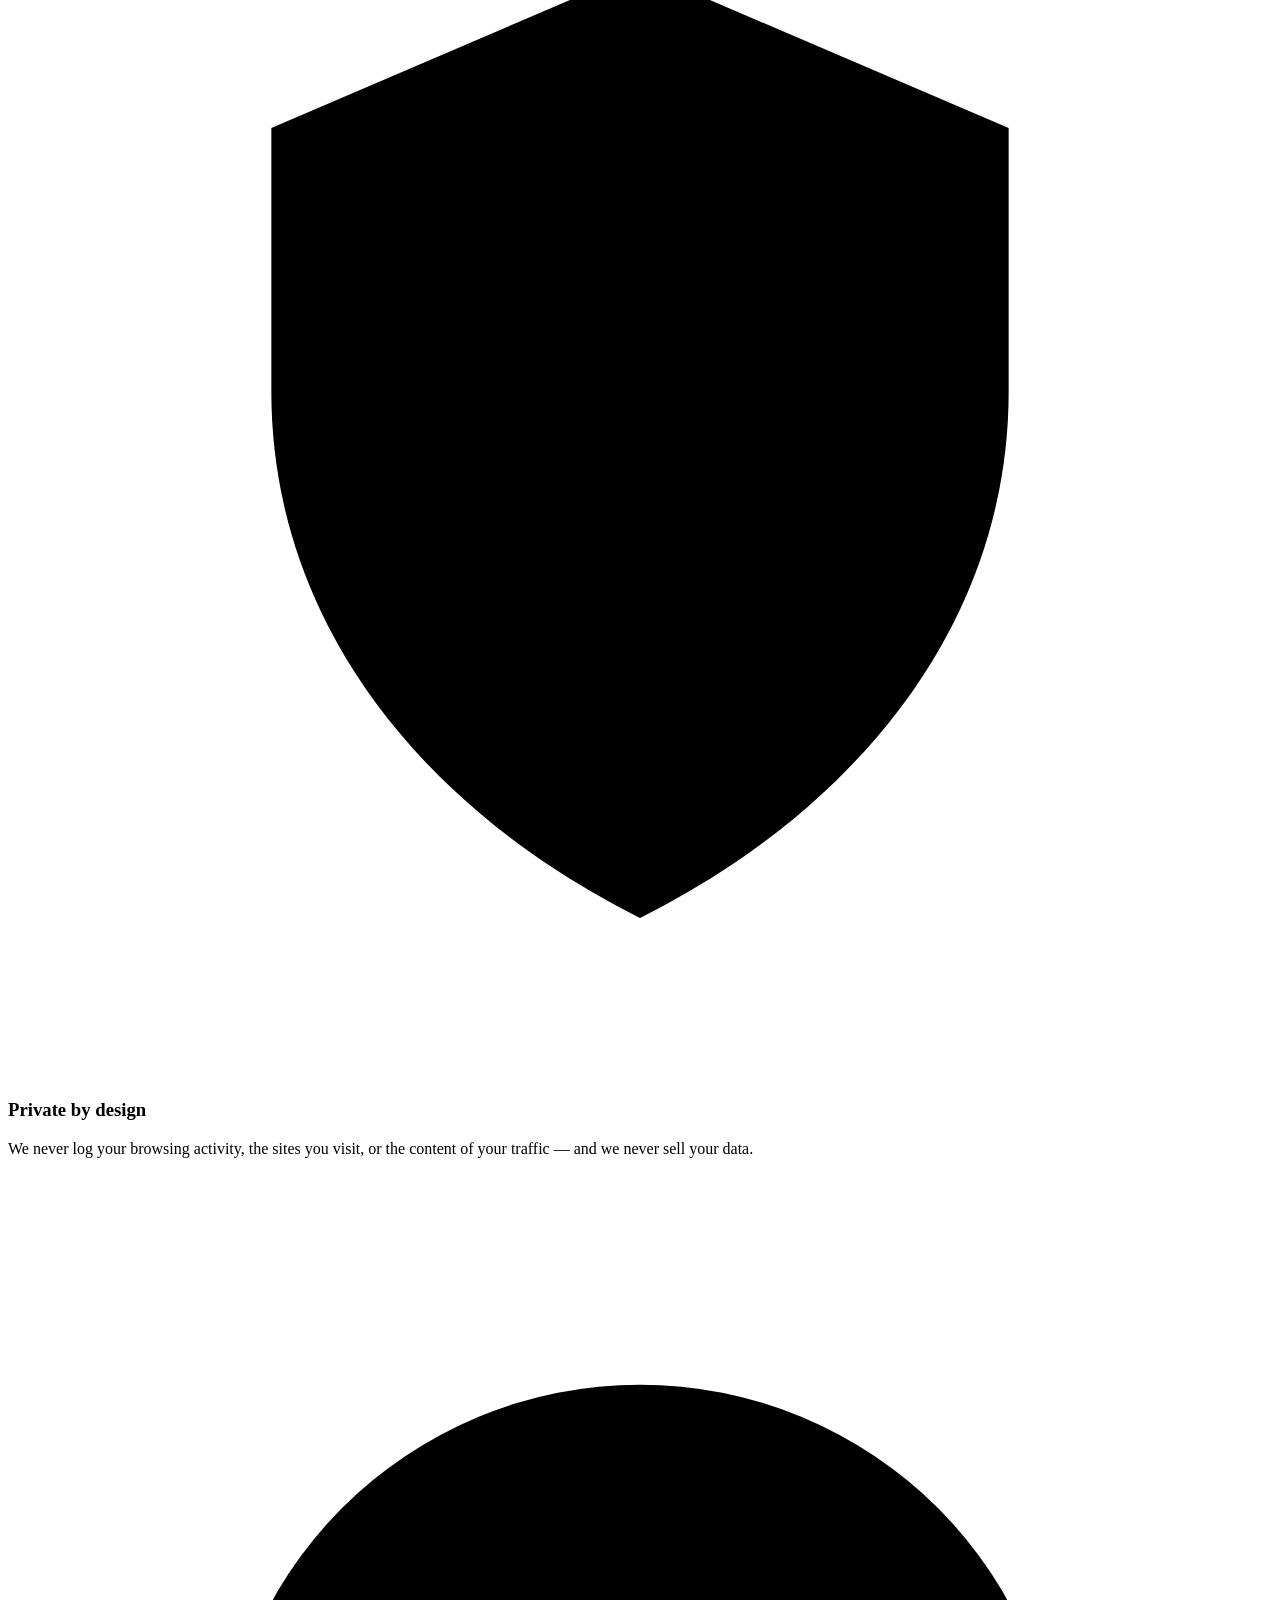
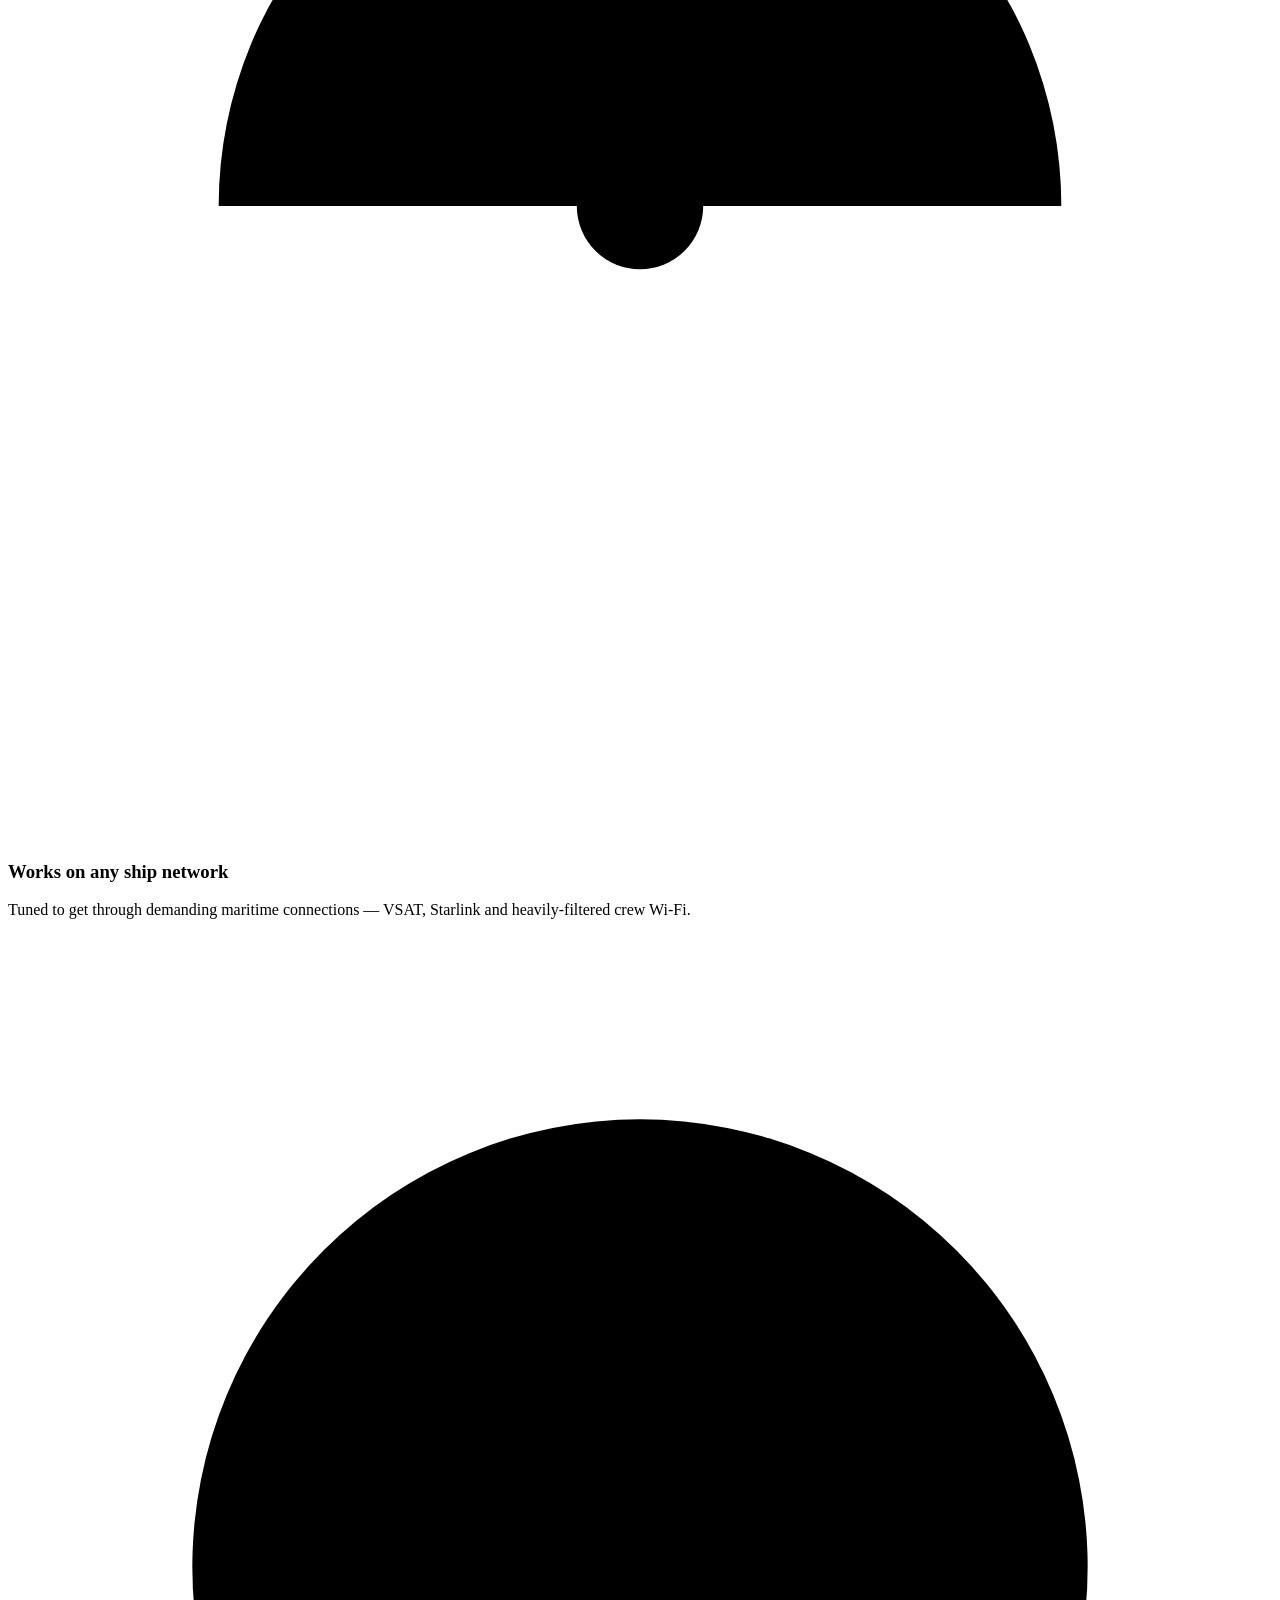
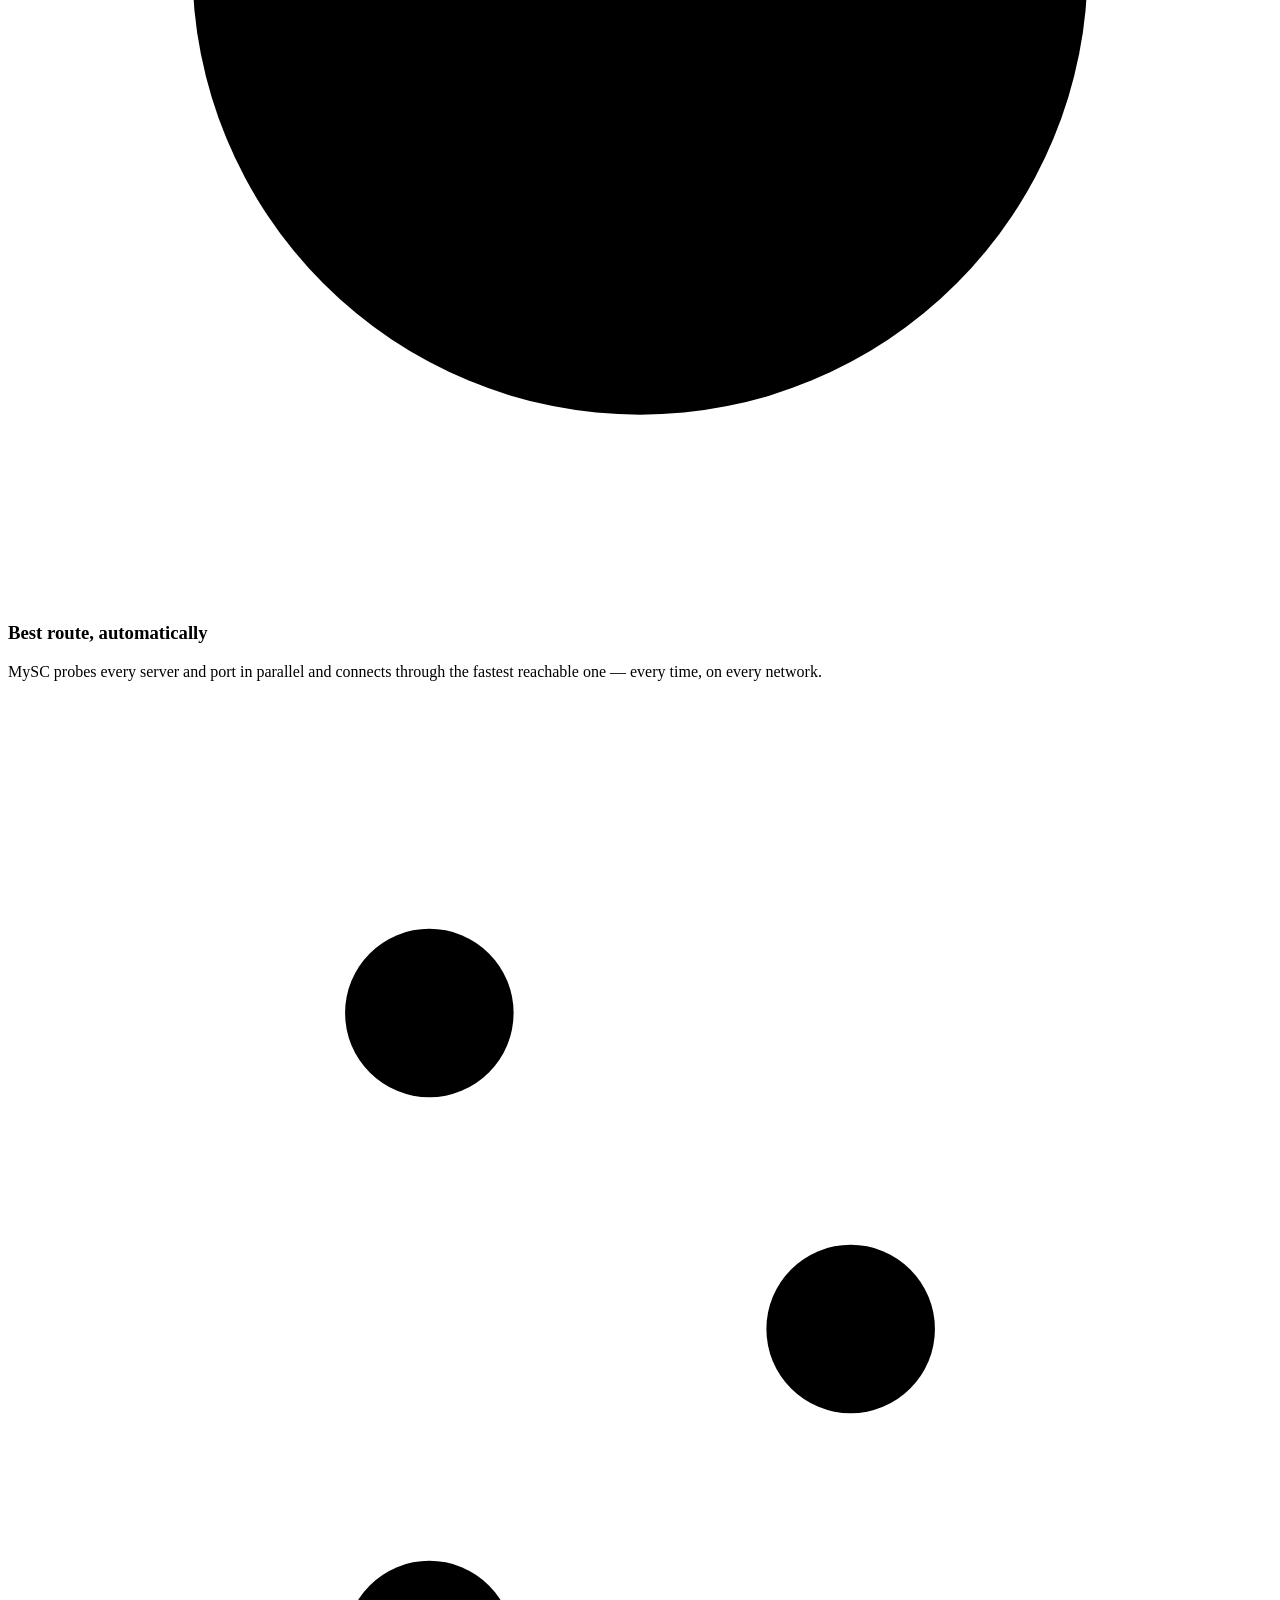
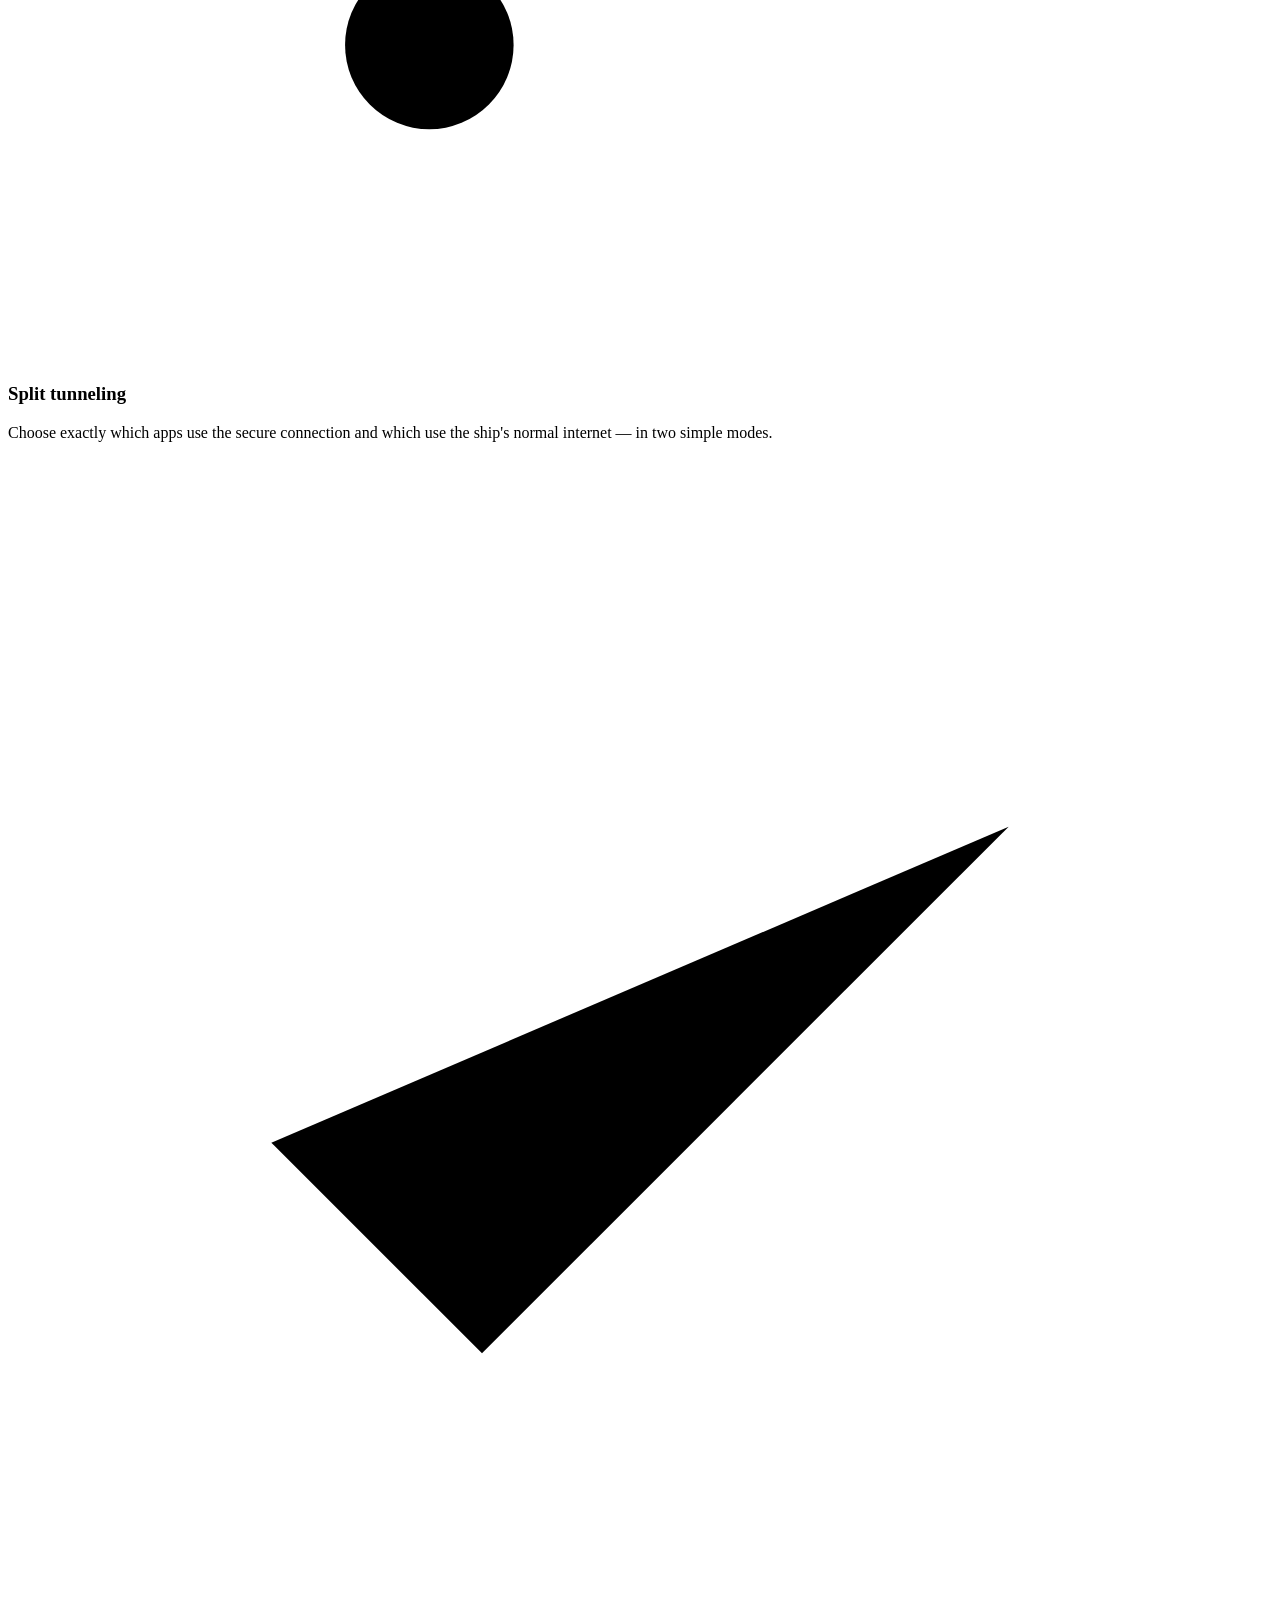
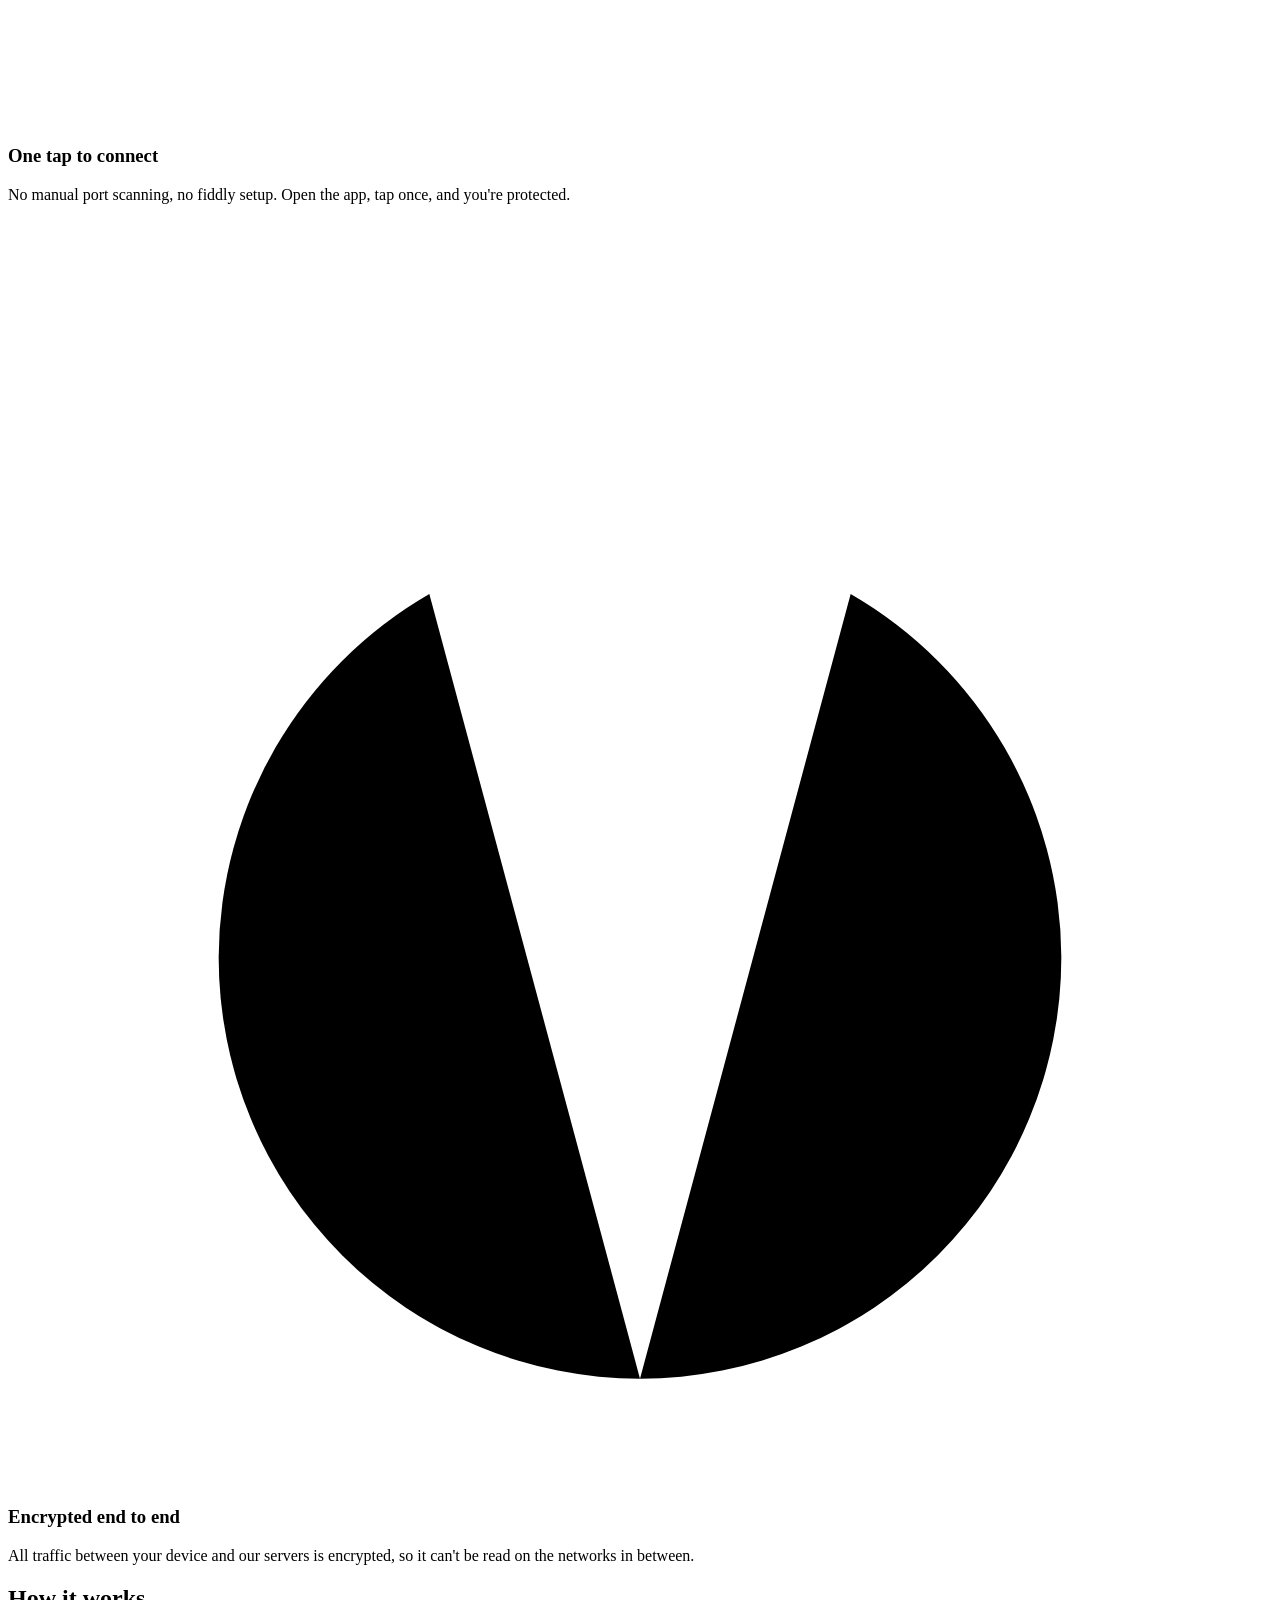
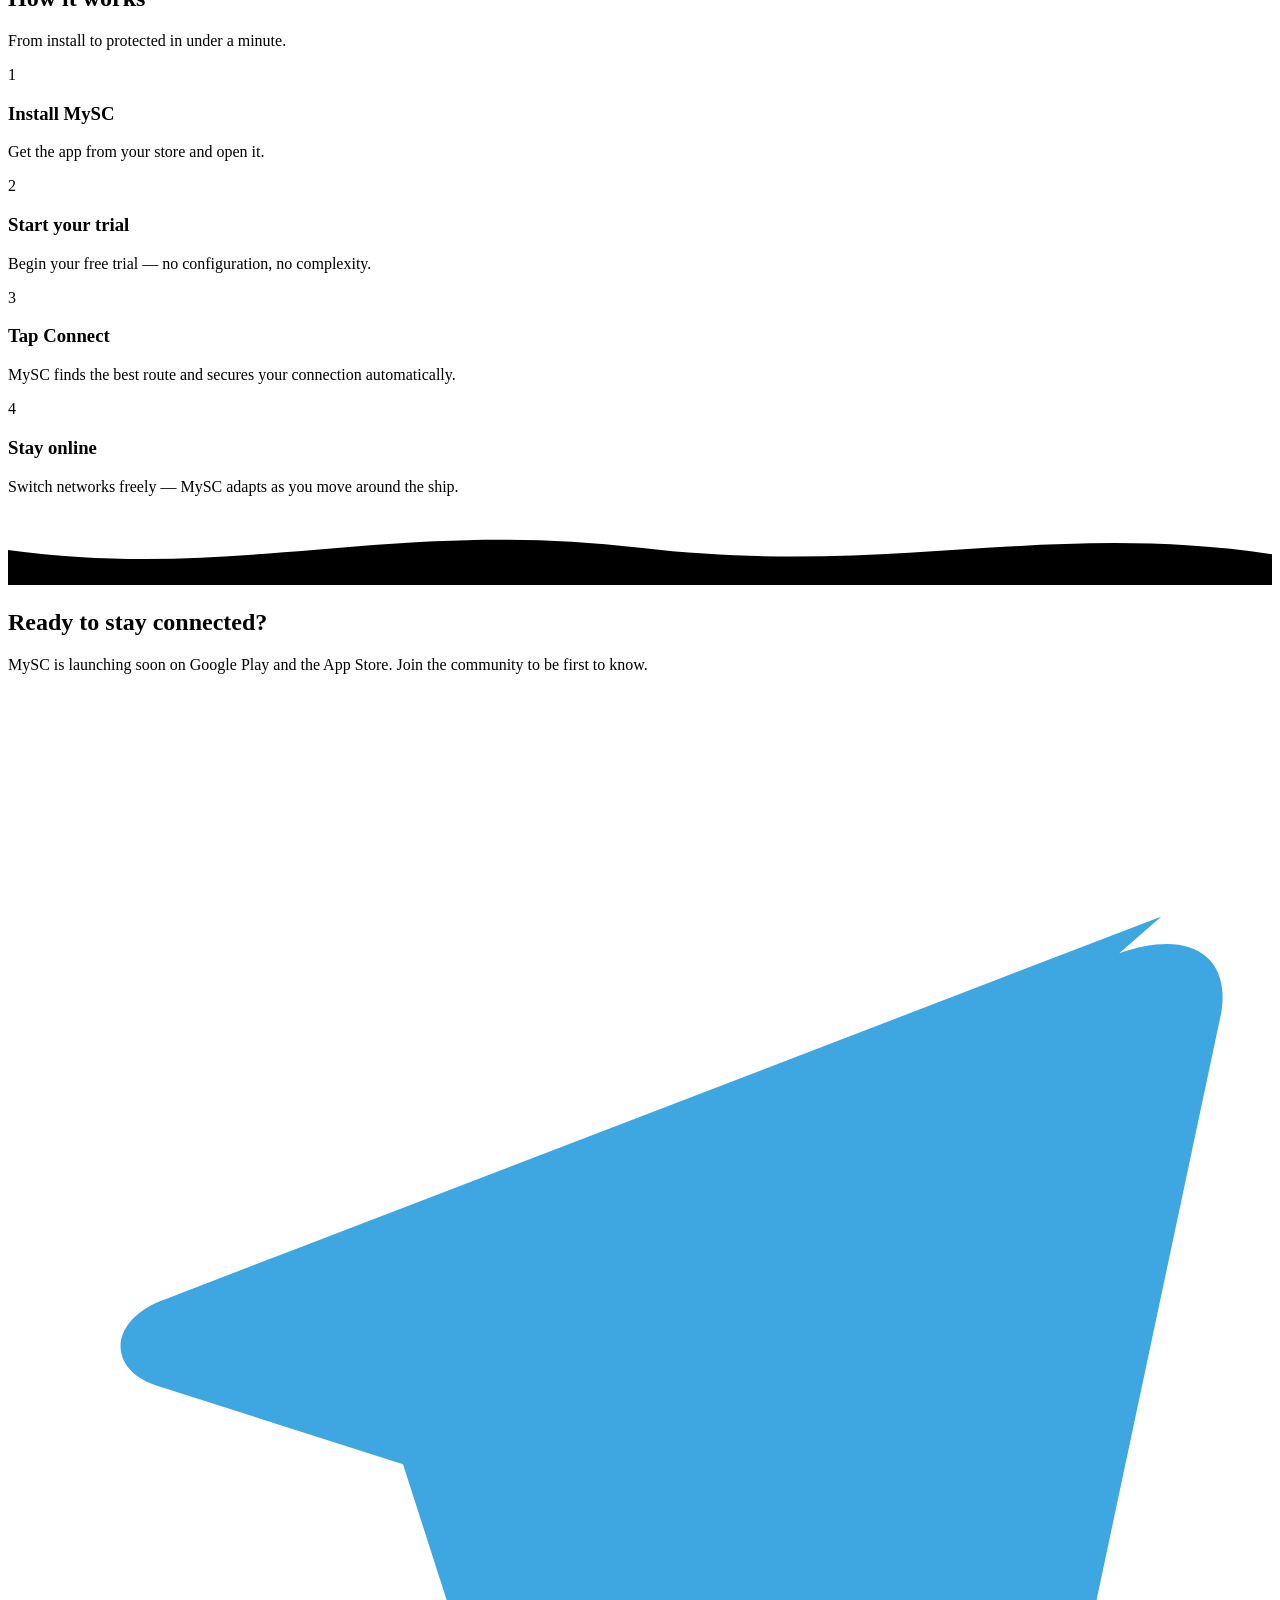
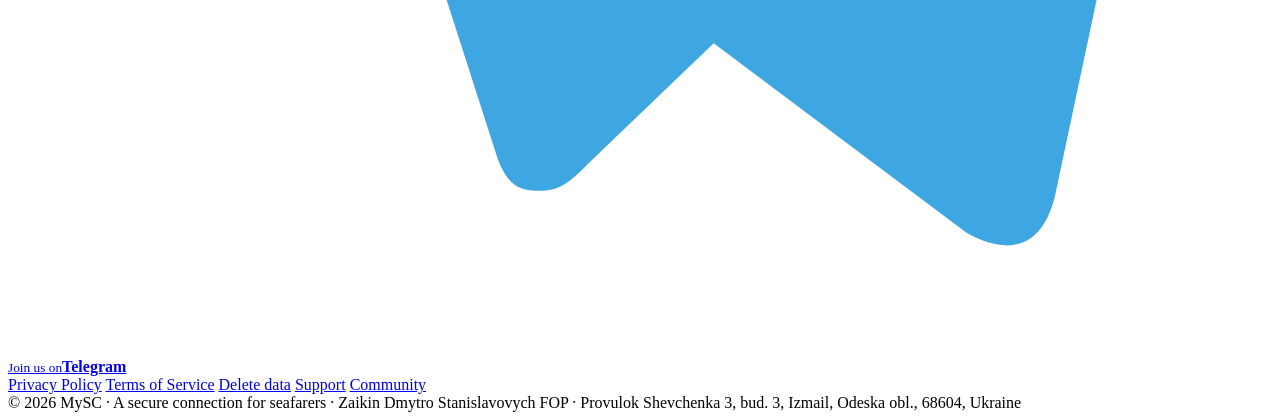
==== commit c662b138: "Match legal name and address to issued D&B record - FOP Zaikin Dmytro Stanislavovych -> Zaikin Dmytr" ====
--- a/public/index.html
+++ b/public/index.html
@@ -130,7 +130,7 @@
       <a href="mailto:dmytro@myminiapps.win">Support</a>
       <a href="https://t.me/MySC_group" target="_blank" rel="noopener">Community</a>
     </div>
-    <div class="small">© 2026 MySC · A secure connection for seafarers · FOP Zaikin Dmytro Stanislavovych · Provulok Shevchenka 3, bud. 3, Izmail, 68604, Ukraine</div>
+    <div class="small">© 2026 MySC · A secure connection for seafarers · Zaikin Dmytro Stanislavovych FOP · Provulok Shevchenka 3, bud. 3, Izmail, Odeska obl., 68604, Ukraine</div>
   </div>
 </footer>
 </body>
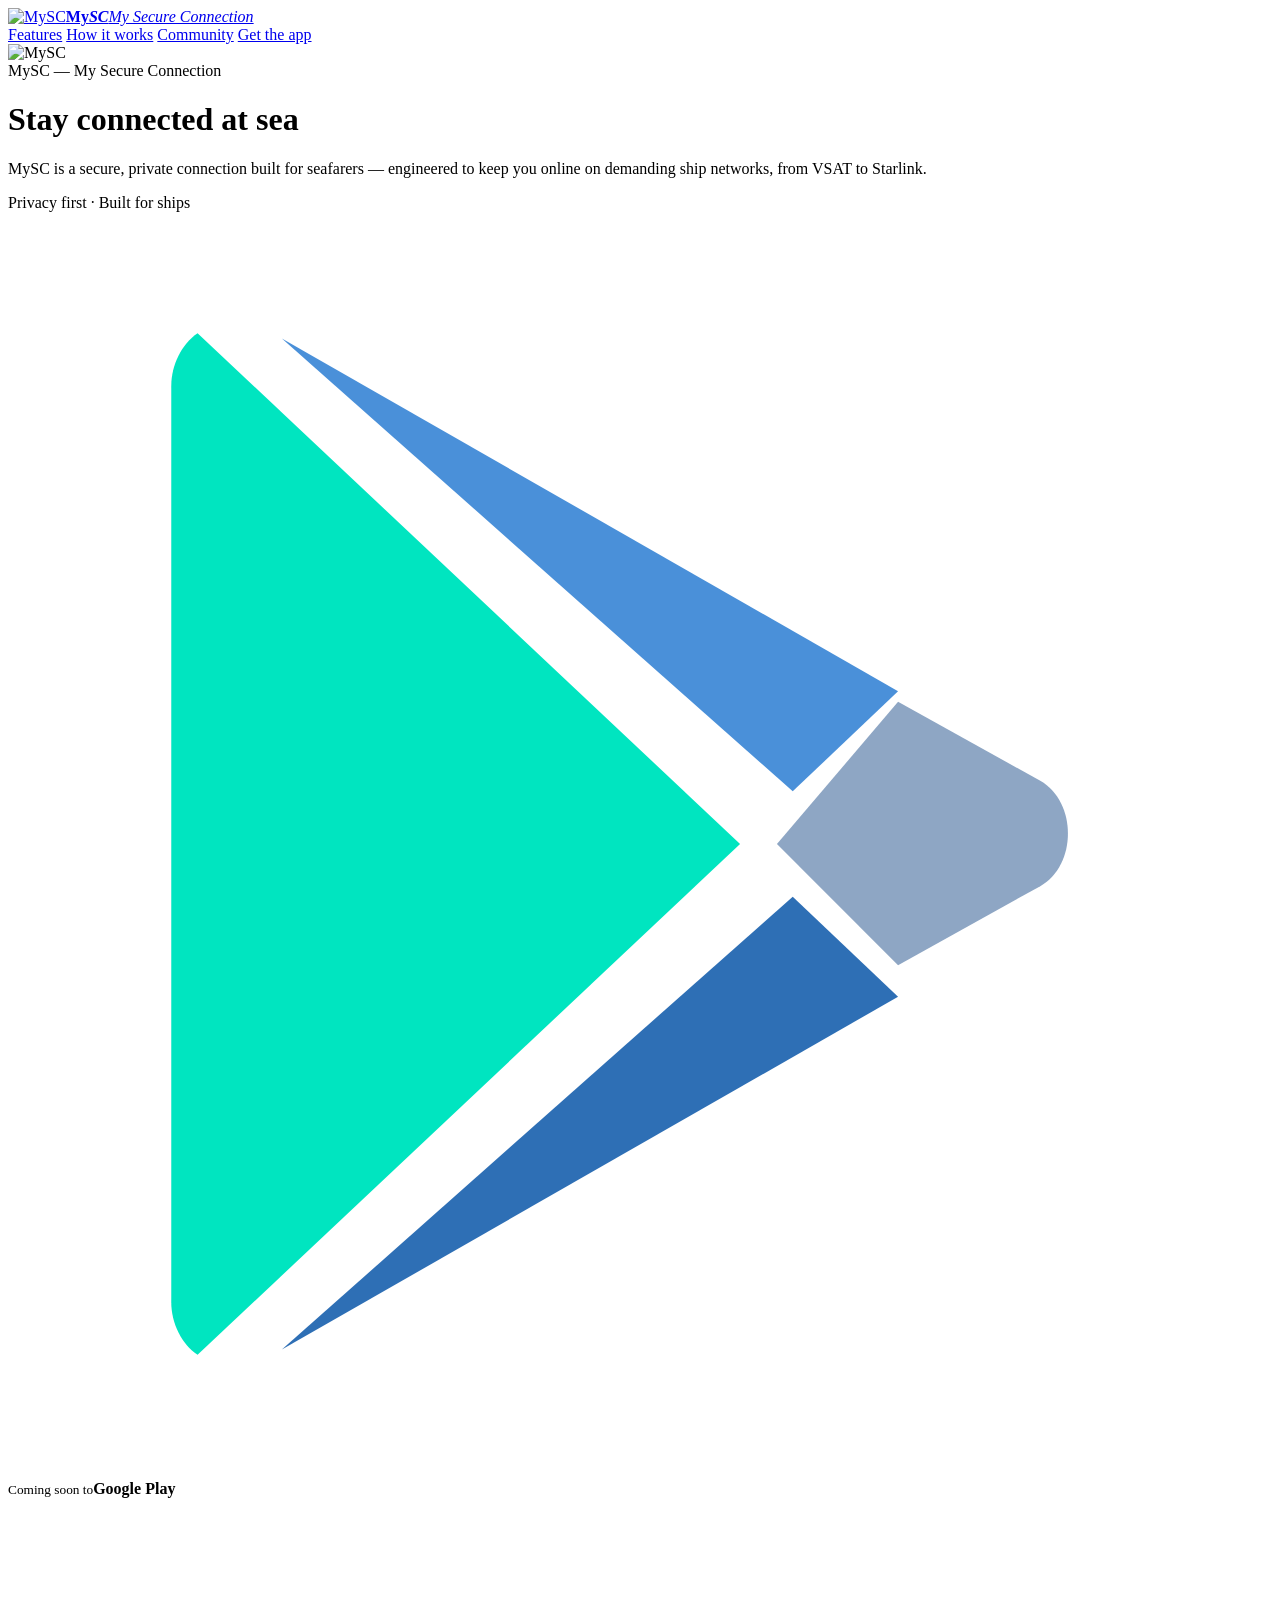
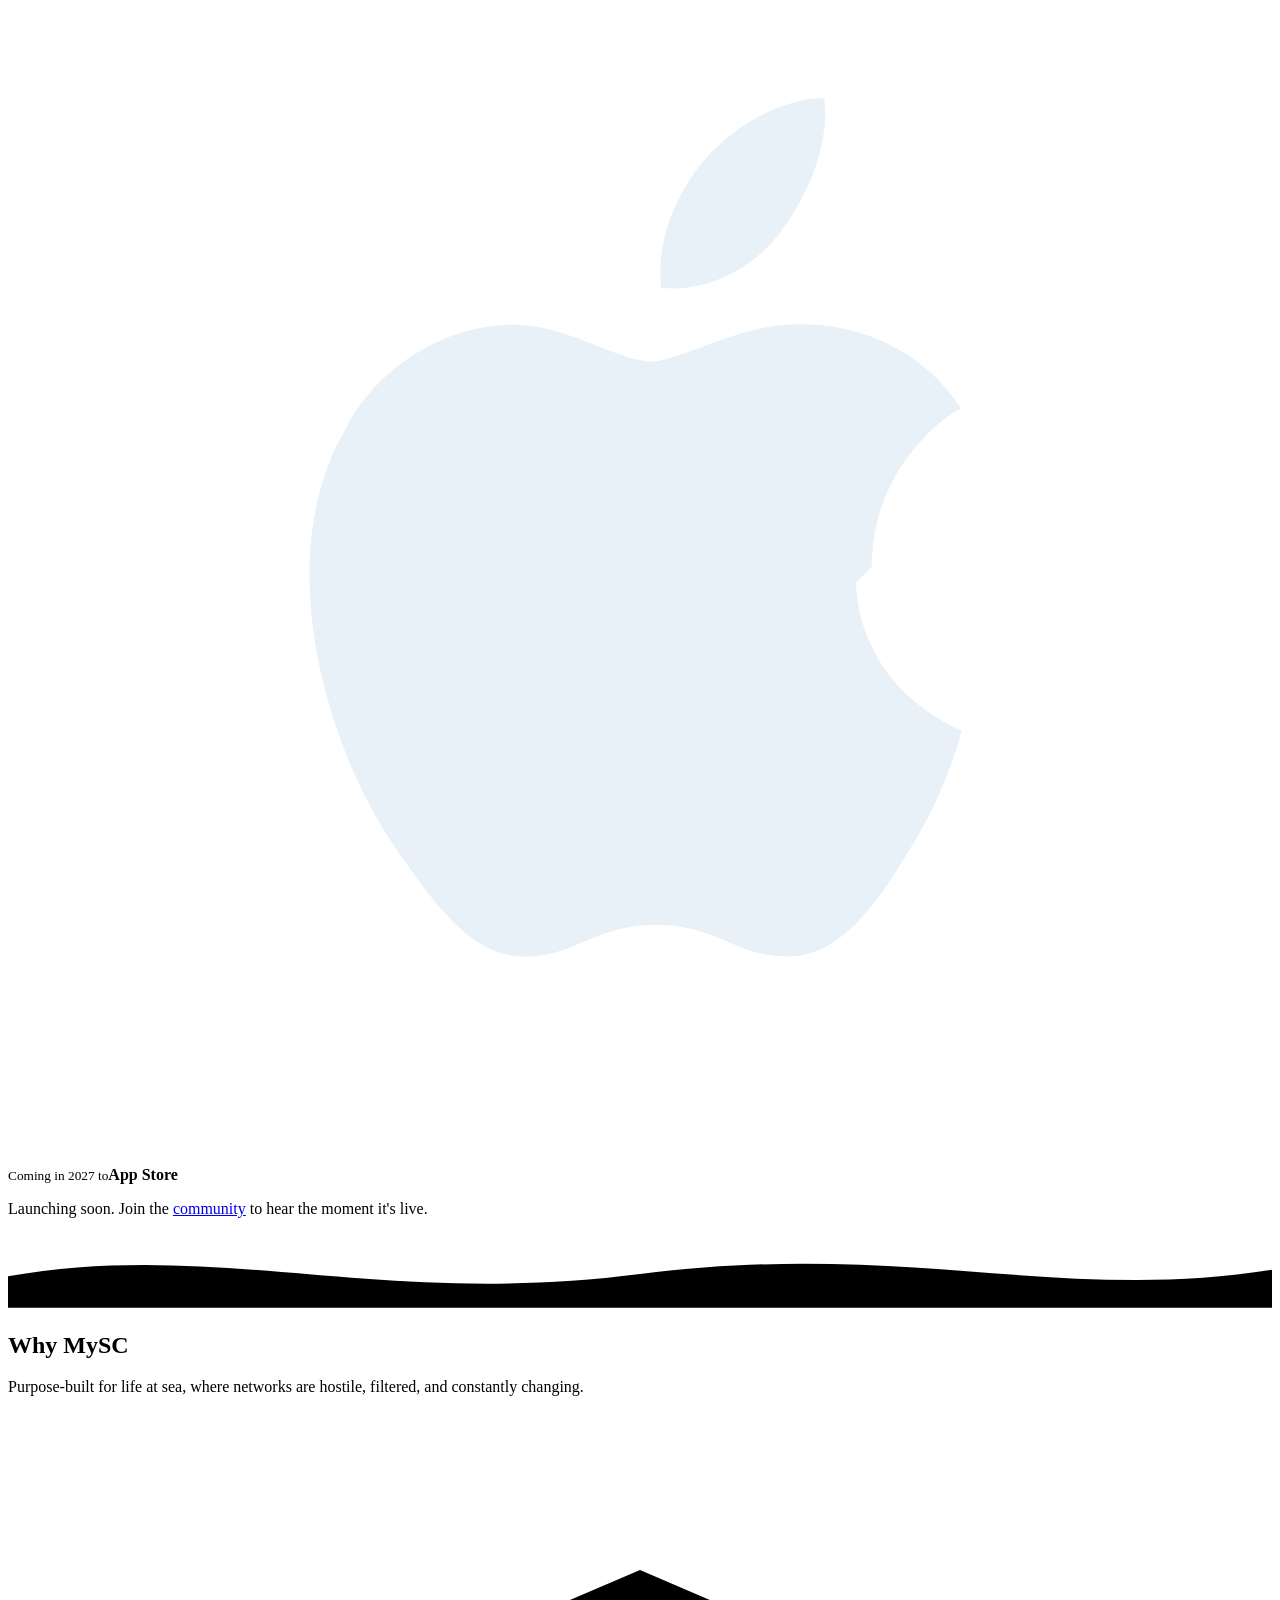
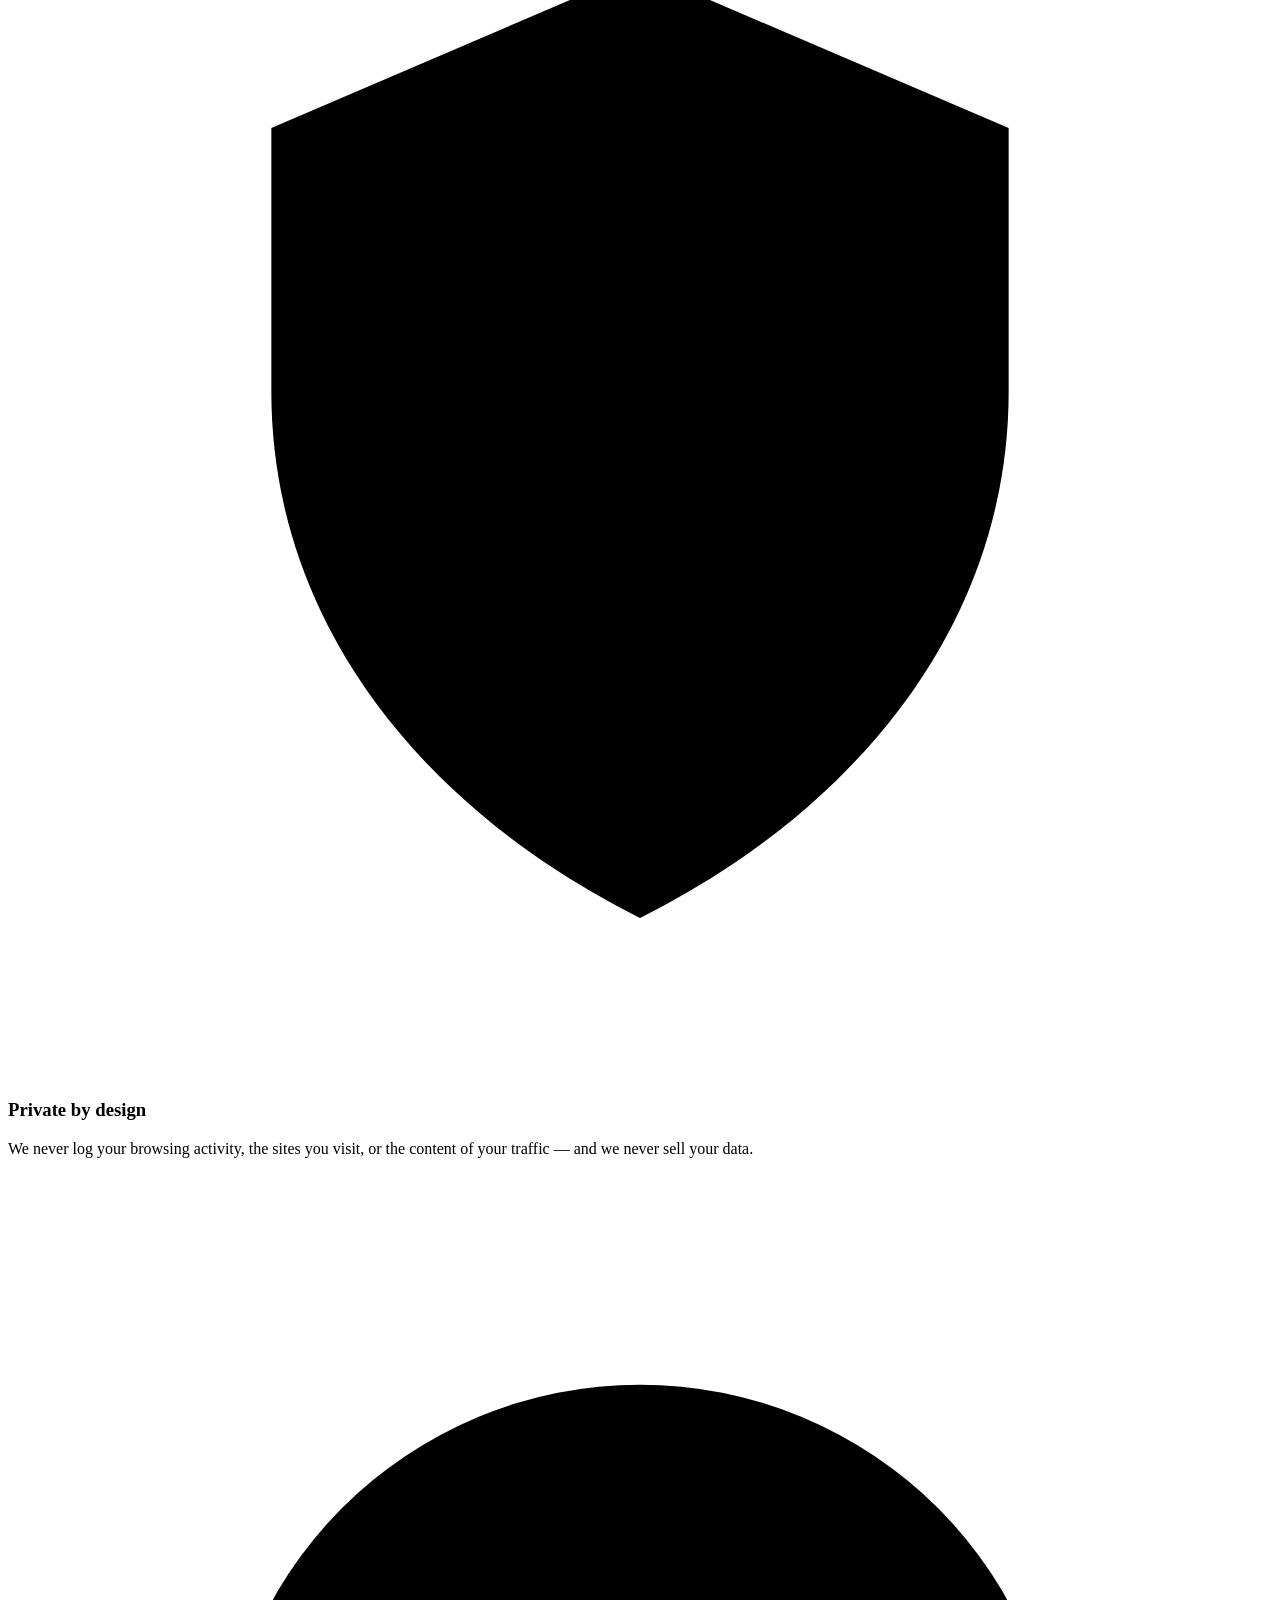
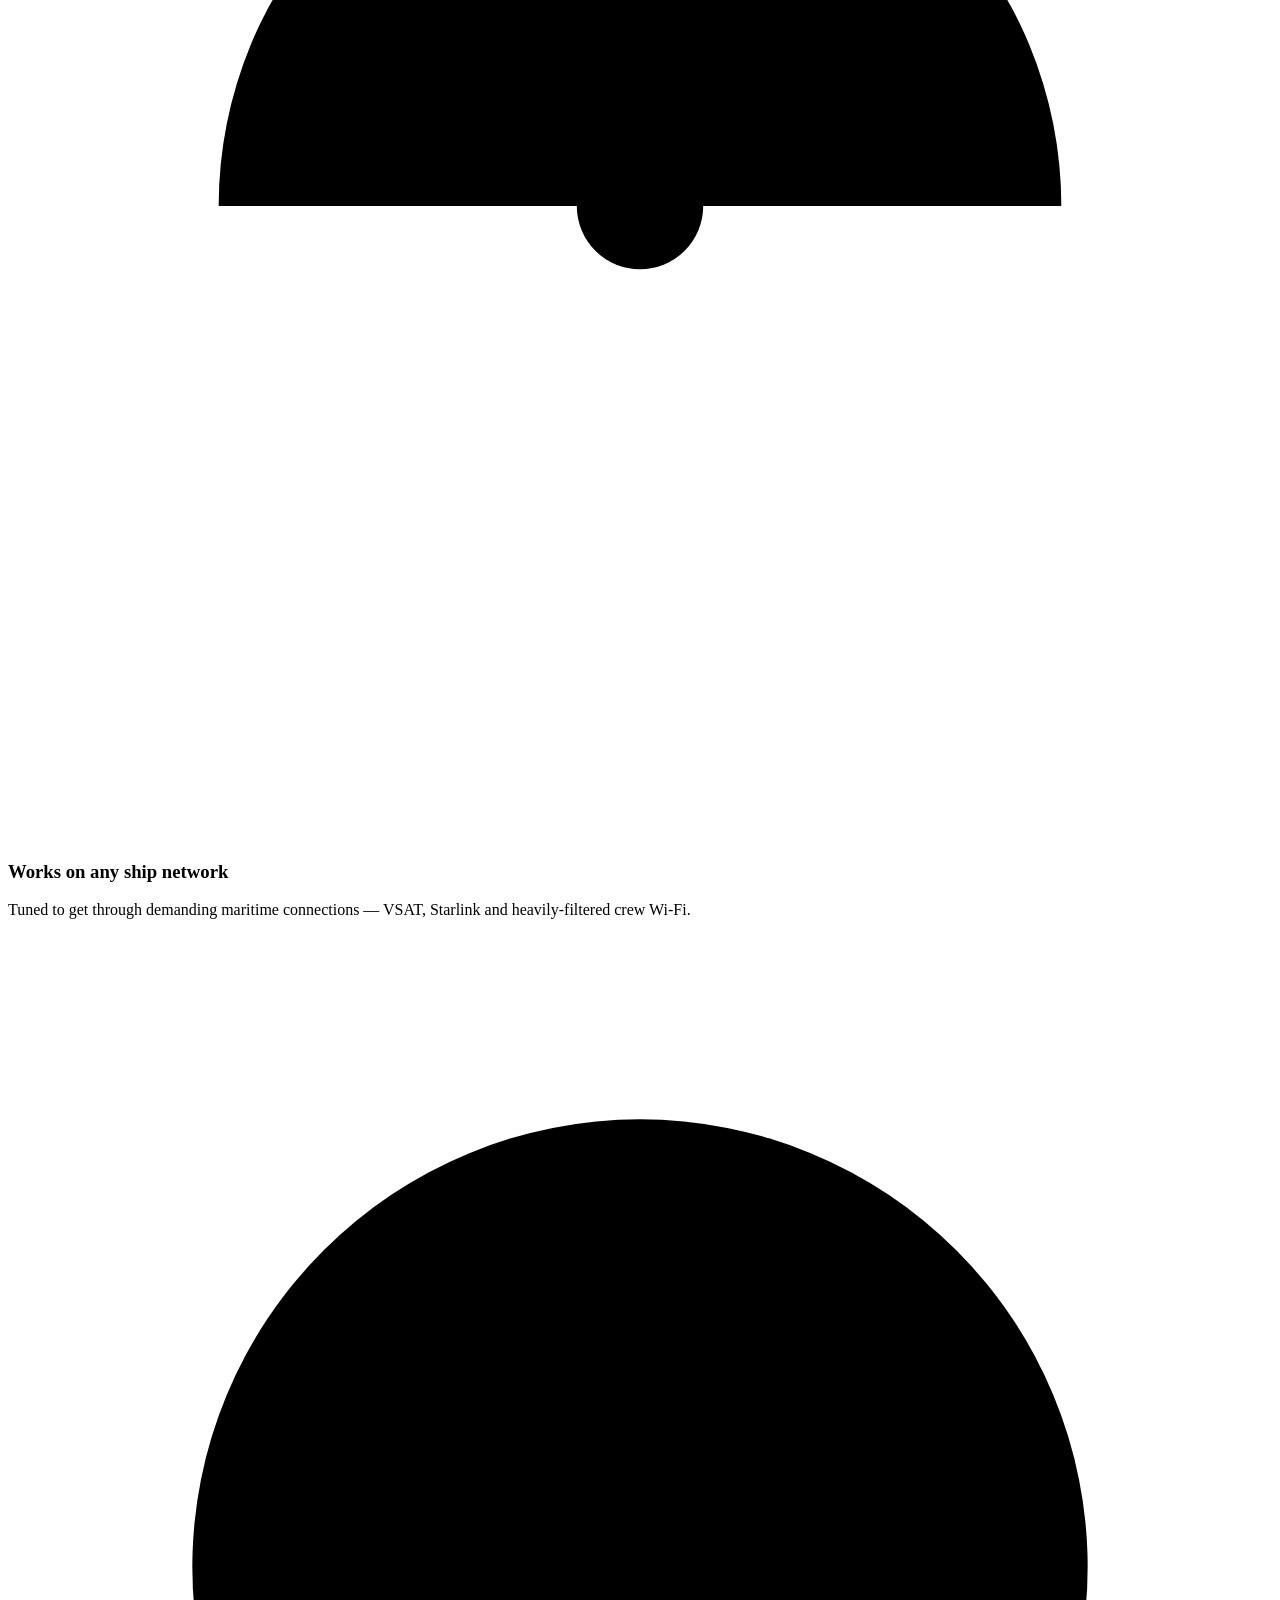
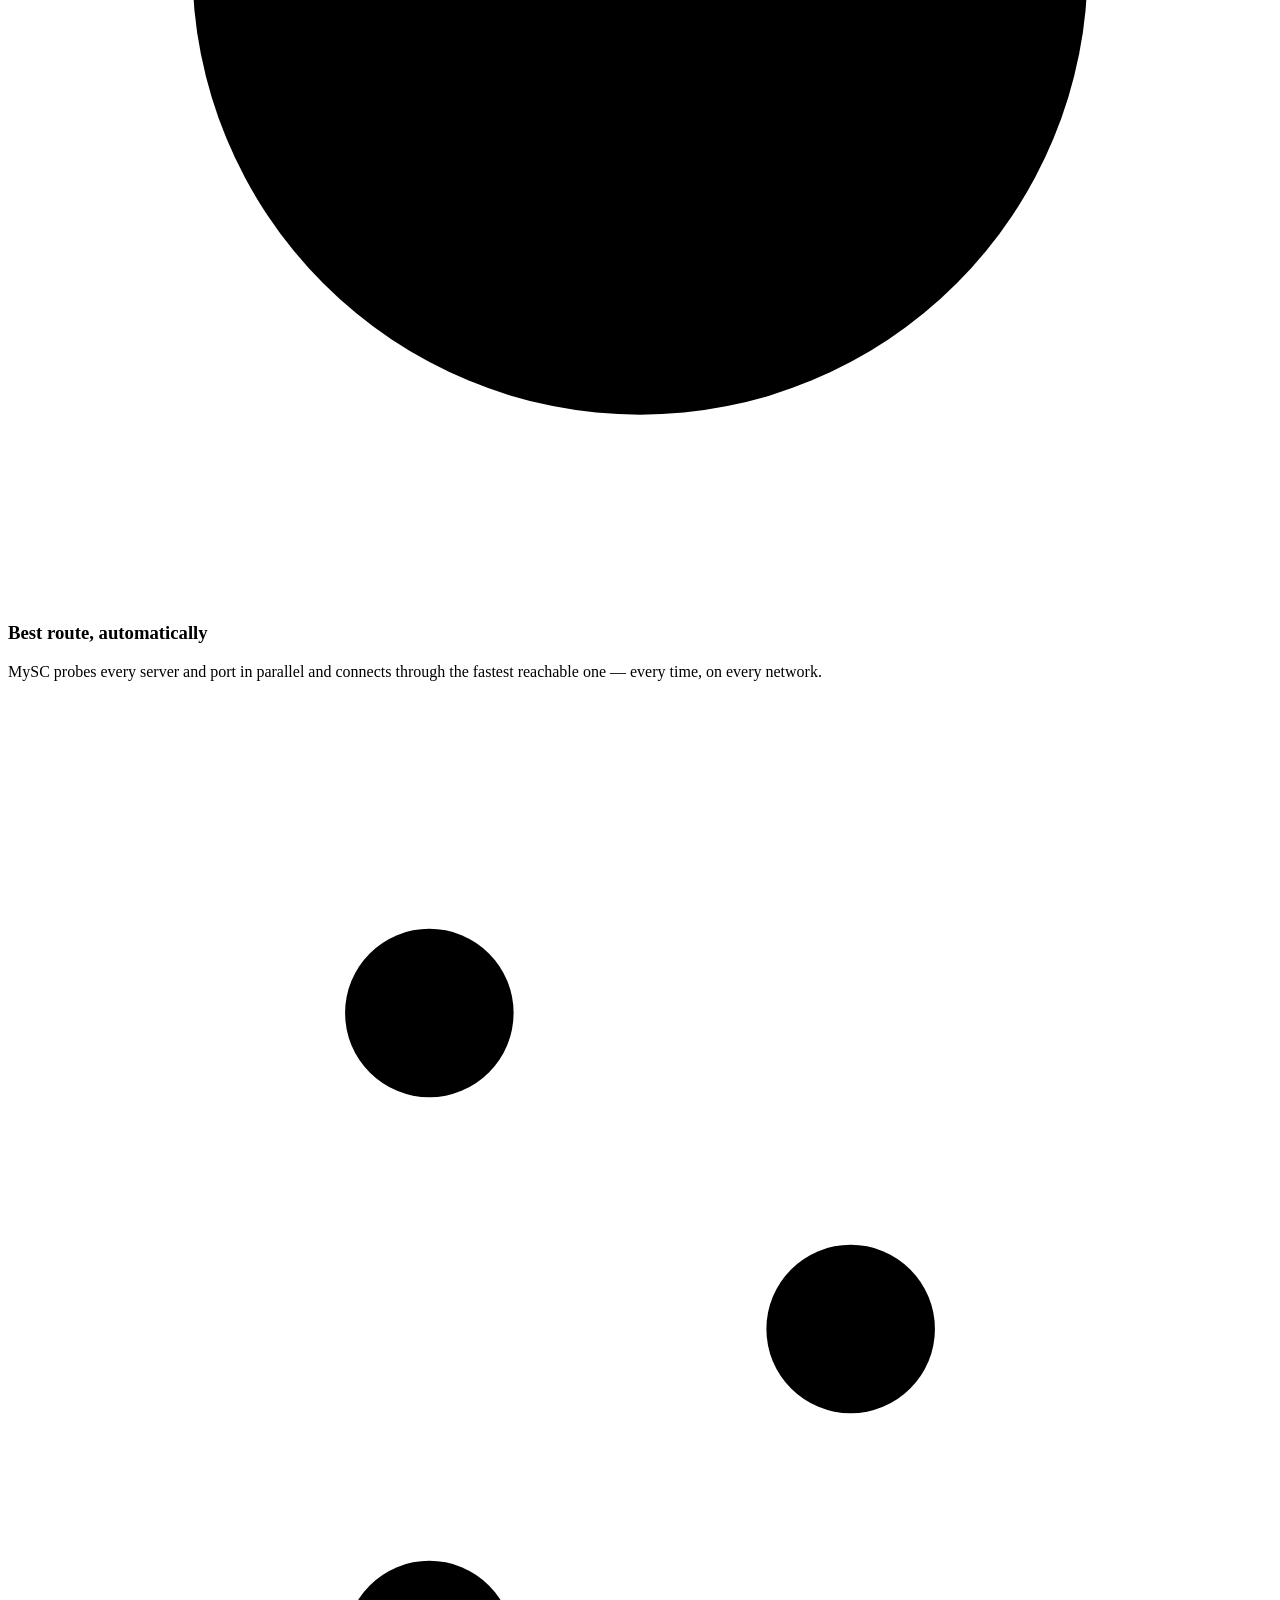
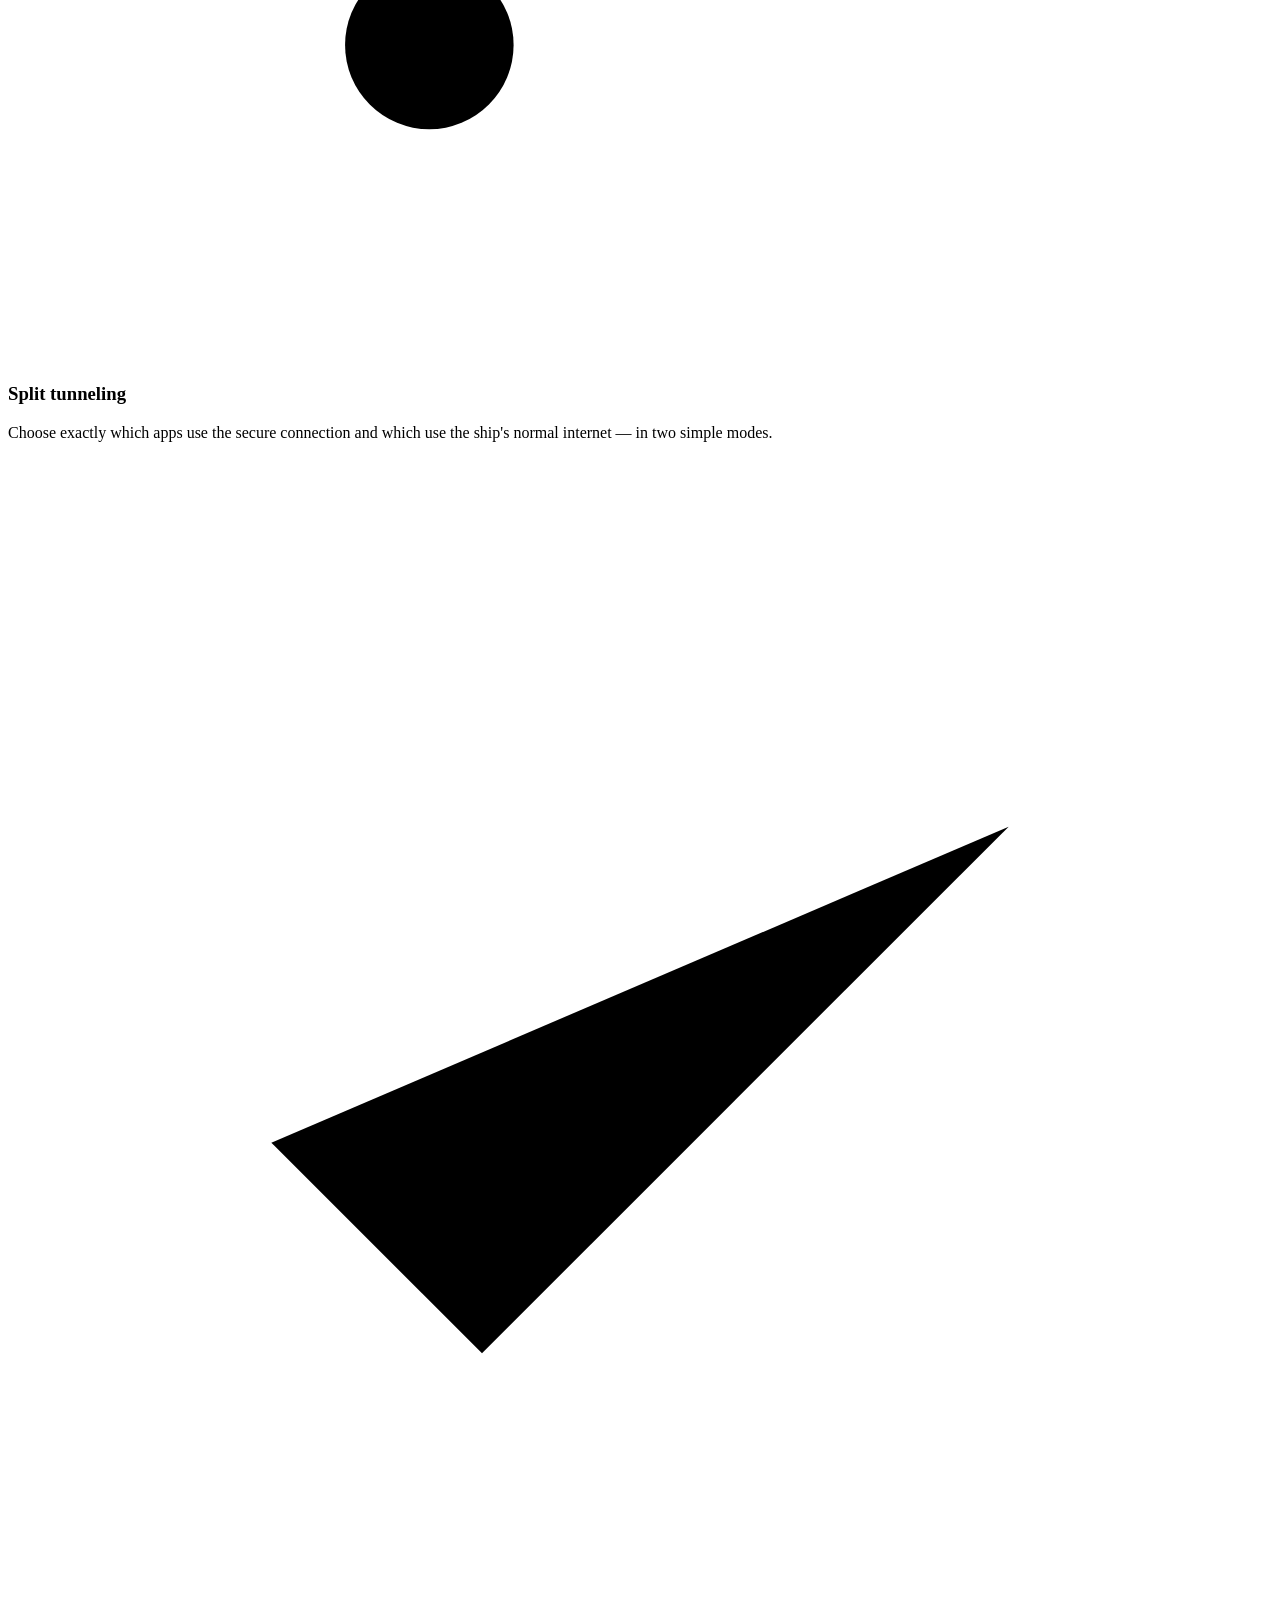
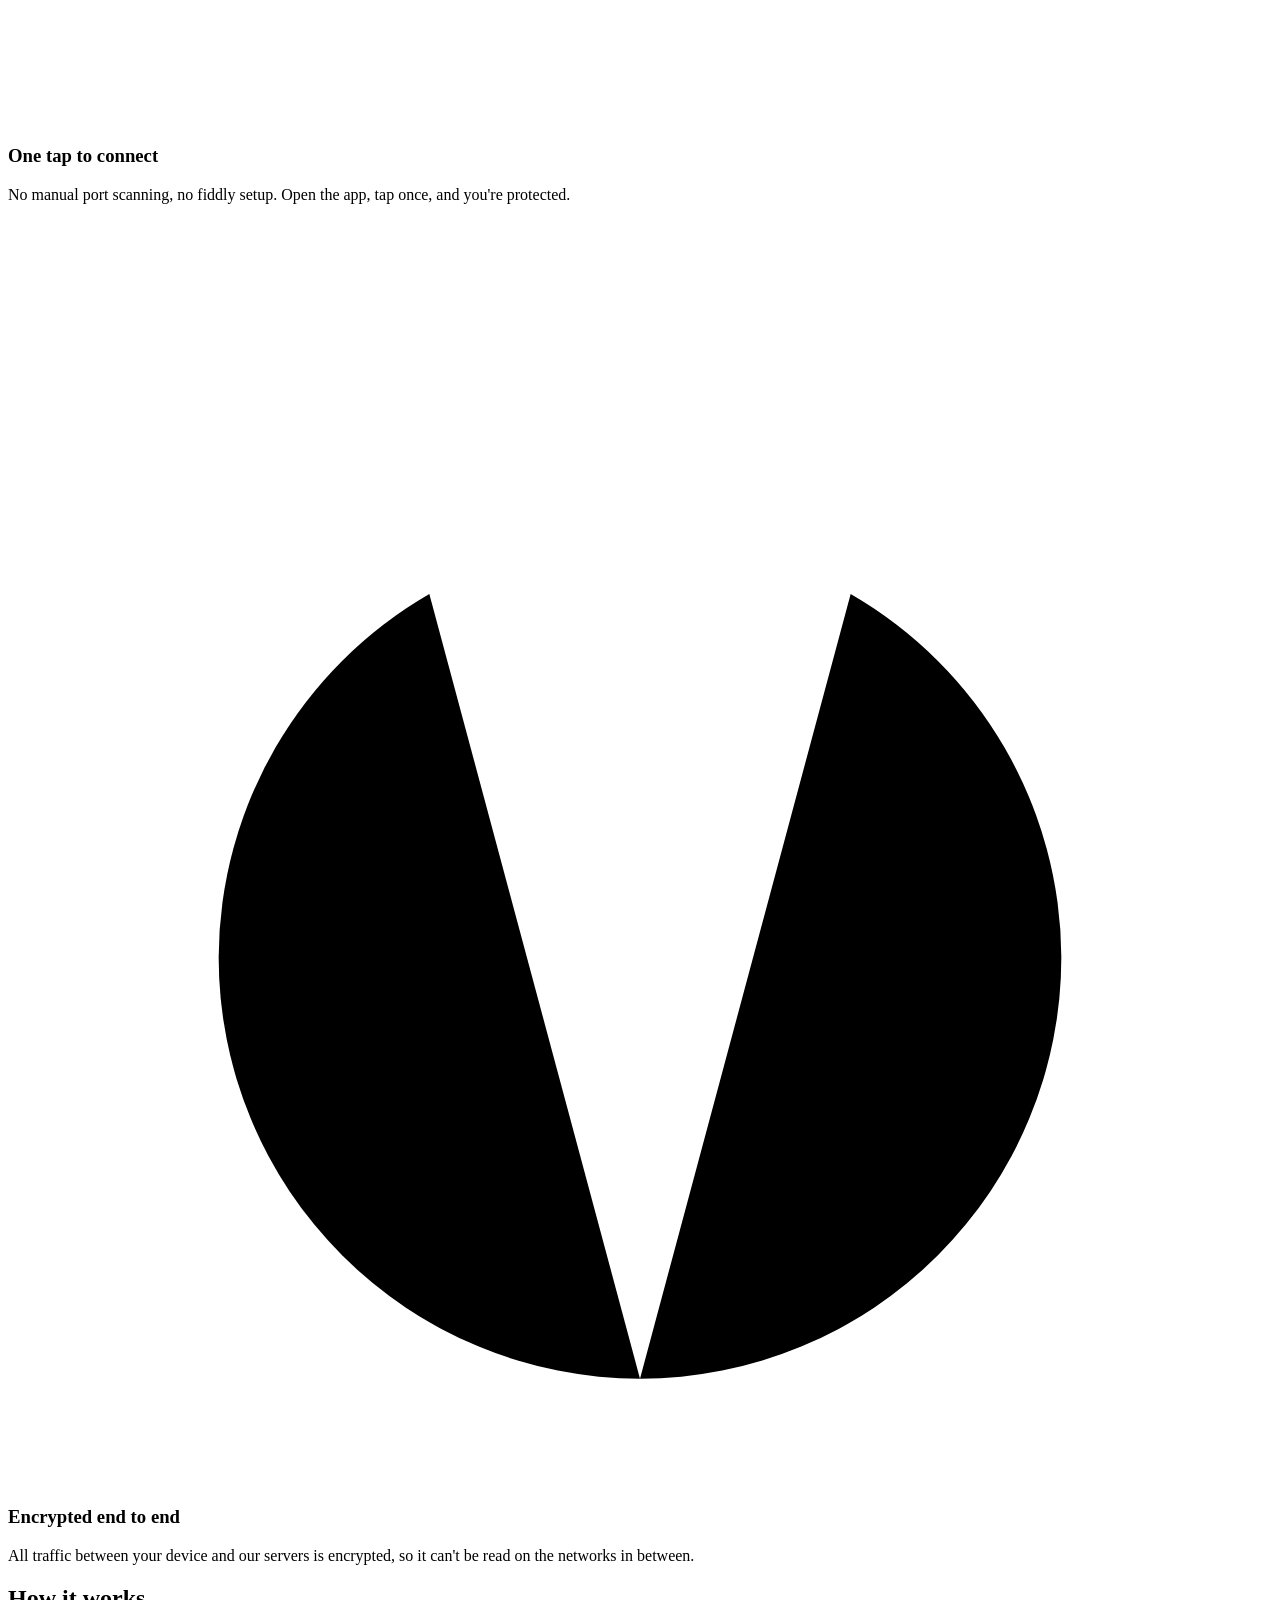
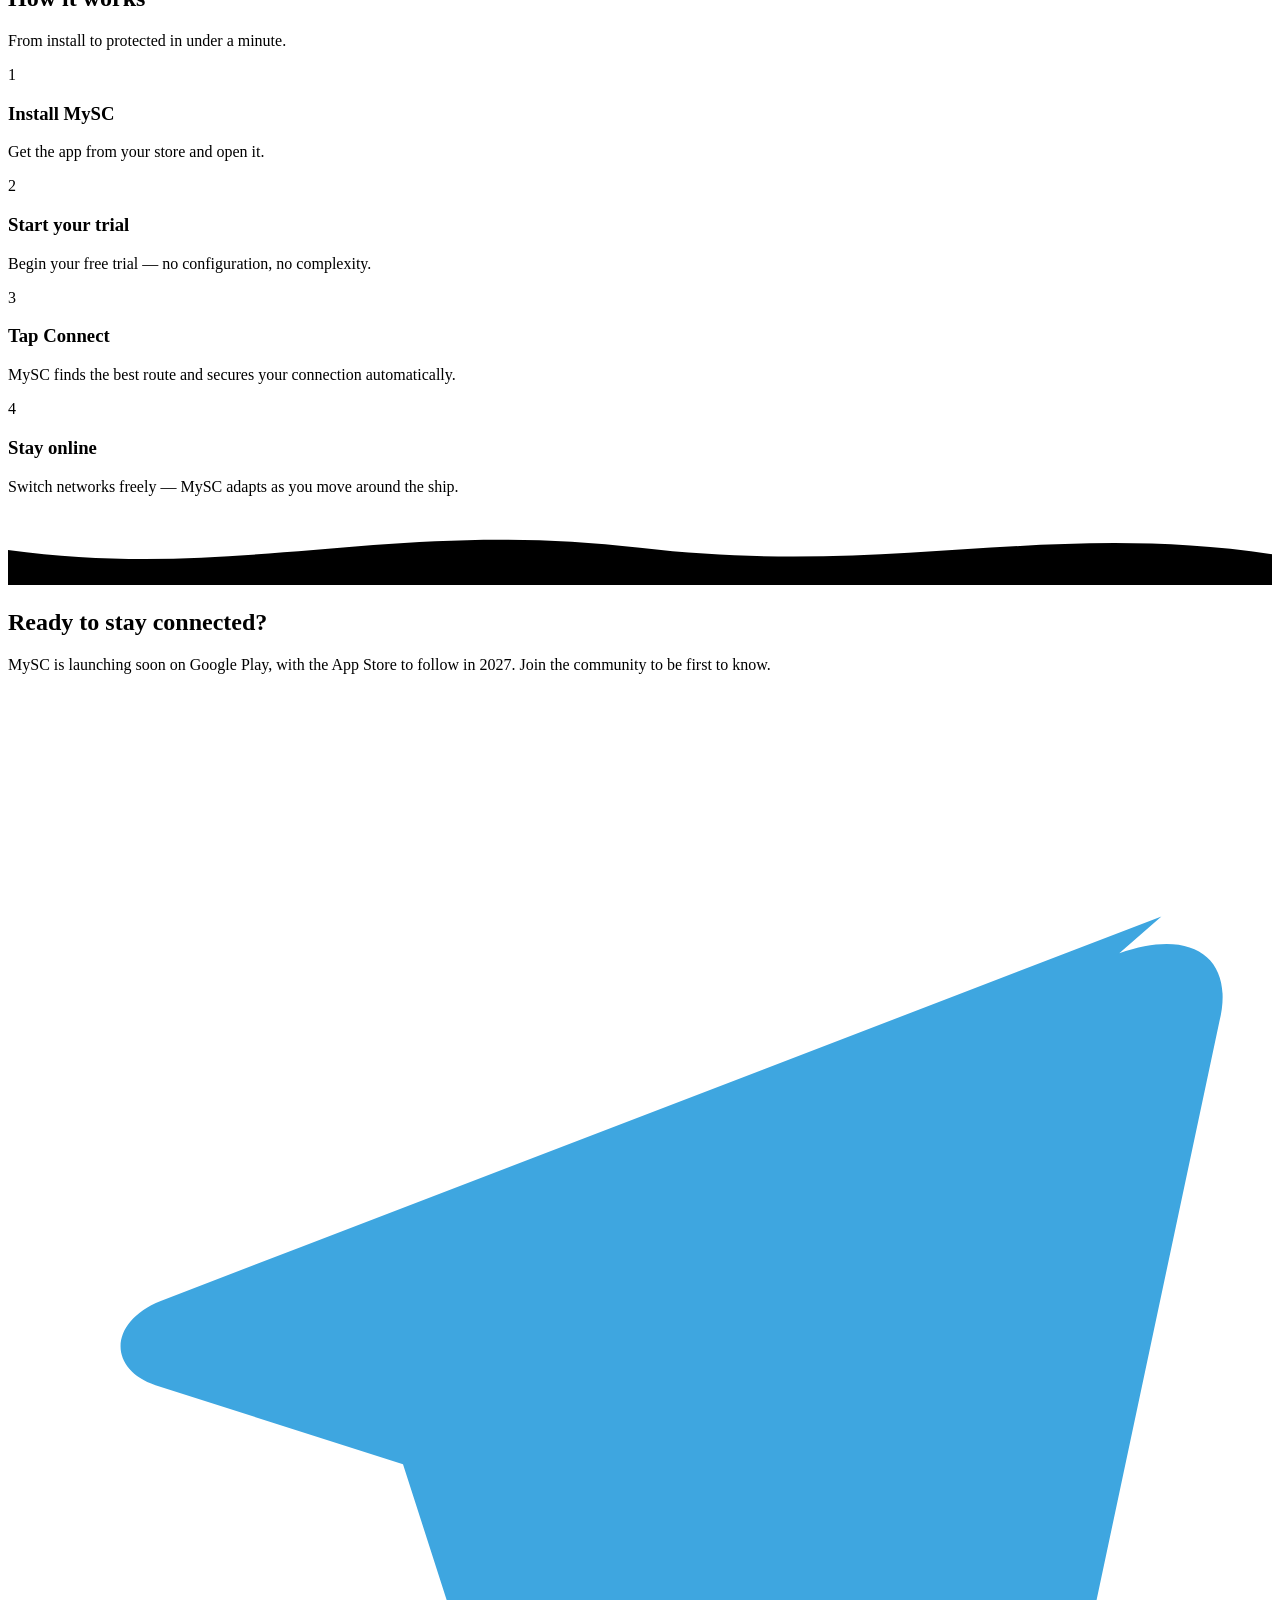
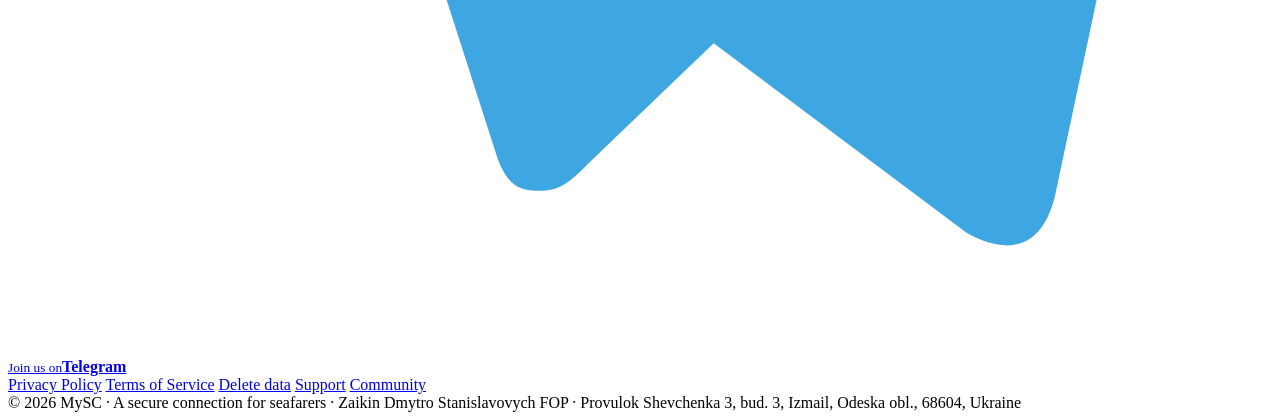
==== commit 29cad262: "App Store: change 'coming soon' to 'coming in 2027' (iOS deferred)" ====
--- a/public/index.html
+++ b/public/index.html
@@ -3,6 +3,7 @@
 <head>
 <meta charset="utf-8"/>
 <meta name="viewport" content="width=device-width, initial-scale=1"/>
+<meta name="google-site-verification" content="-oVooHYhvedZ-L8X_ROljnK6pmoJCSeA307MnSNUodA" />
 <title>MySC — Secure connection for seafarers</title>
 <meta name="description" content="MySC is a secure, private VPN built for seafarers — stay reliably online on any ship network. Your privacy first: no activity logs, no data selling."/>
 <meta property="og:title" content="MySC — Secure connection for seafarers"/>
@@ -38,9 +39,9 @@
         <svg viewBox="0 0 24 24" xmlns="http://www.w3.org/2000/svg"><path d="M3.6 2.3 13.9 12 3.6 21.7c-.3-.2-.5-.6-.5-1V3.3c0-.4.2-.8.5-1z" fill="#00E5C0"/><path d="M16.9 9.1 5.2 2.4 14.9 11l2-1.9z" fill="#4A90D9"/><path d="M16.9 14.9 14.9 13l-9.7 8.6 11.7-6.7z" fill="#2E6FB5"/><path d="m19.6 10.8-2.7-1.5L14.6 12l2.3 2.3 2.7-1.5c.7-.4.7-1.6 0-2z" fill="#8EA6C4"/></svg>
         <span class="t"><small>Coming soon to</small><b>Google Play</b></span>
       </div>
-      <div class="badge soon" aria-label="Download on the App Store (coming soon)">
+      <div class="badge soon" aria-label="Download on the App Store (coming in 2027)">
         <svg viewBox="0 0 24 24" xmlns="http://www.w3.org/2000/svg" fill="#E8F0F8"><path d="M16.4 12.7c0-2 1.6-3 1.7-3-.9-1.4-2.4-1.6-2.9-1.6-1.2-.1-2.4.7-3 .7-.6 0-1.6-.7-2.6-.7-1.3 0-2.6.8-3.2 2-1.4 2.4-.4 6 1 8 .7 1 1.4 2 2.4 2 1 0 1.3-.6 2.5-.6s1.5.6 2.5.6 1.7-1 2.3-2c.7-1.1 1-2.2 1-2.3 0 0-1.9-.7-2-2.8zM14.7 6.3c.5-.7.9-1.6.8-2.5-.8 0-1.7.5-2.3 1.2-.5.6-.9 1.5-.8 2.4.9.1 1.8-.4 2.3-1.1z"/></svg>
-        <span class="t"><small>Coming soon to</small><b>App Store</b></span>
+        <span class="t"><small>Coming in 2027 to</small><b>App Store</b></span>
       </div>
     </div>
     <p class="soon-note">Launching soon. Join the <a href="https://t.me/MySC_group" target="_blank" rel="noopener">community</a> to hear the moment it's live.</p>
@@ -109,7 +110,7 @@
     <div class="wrap">
       <div class="cta">
         <h2>Ready to stay connected?</h2>
-        <p>MySC is launching soon on Google Play and the App Store. Join the community to be first to know.</p>
+        <p>MySC is launching soon on Google Play, with the App Store to follow in 2027. Join the community to be first to know.</p>
         <div class="badges">
           <a class="badge" href="https://t.me/MySC_group" target="_blank" rel="noopener">
             <svg viewBox="0 0 24 24" xmlns="http://www.w3.org/2000/svg" fill="#3EA6E0"><path d="M21.9 4.3 2.9 11.6c-1 .4-1 1.3-.1 1.6l4.7 1.5 1.8 5.6c.2.5.4.6.8.6.4 0 .6-.2.9-.5l2.4-2.3 4.8 3.6c.9.5 1.5.2 1.7-.8l3.1-14.6c.3-1.2-.5-1.8-1.9-1.3z"/></svg>
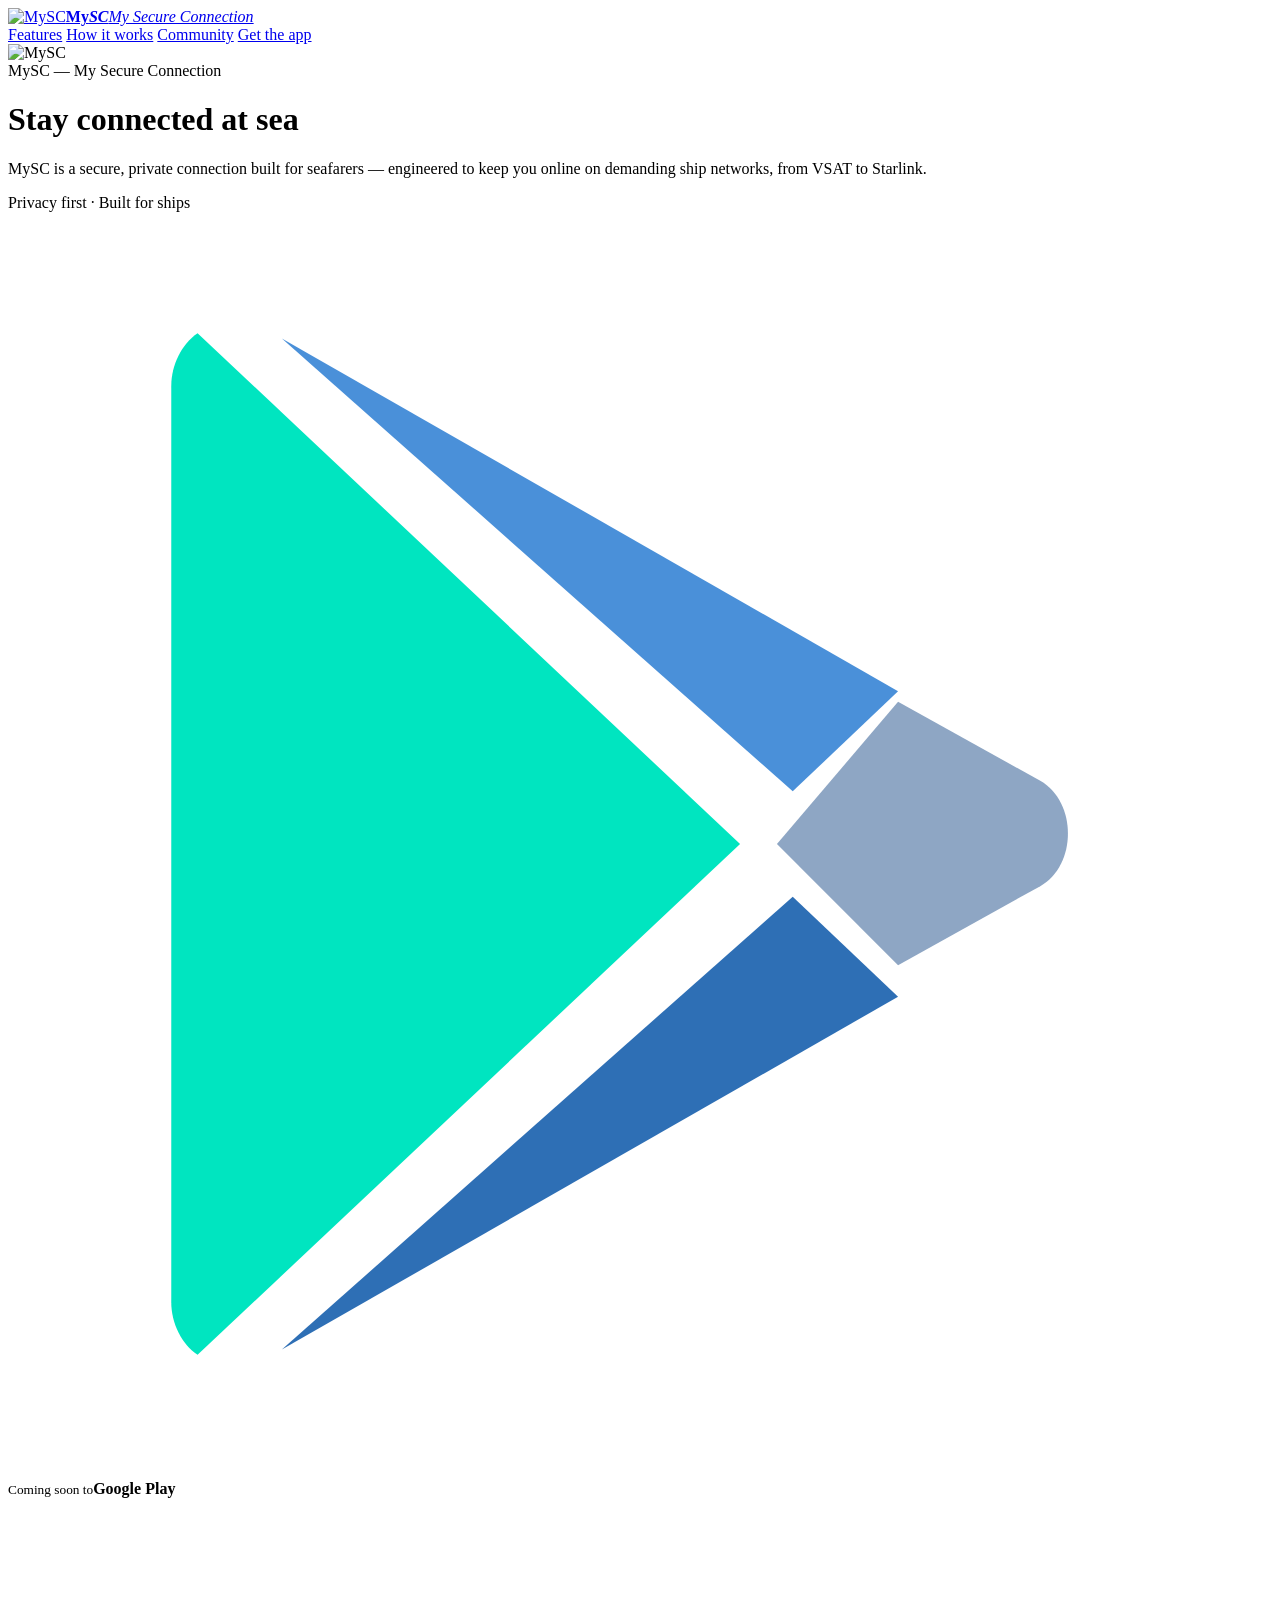
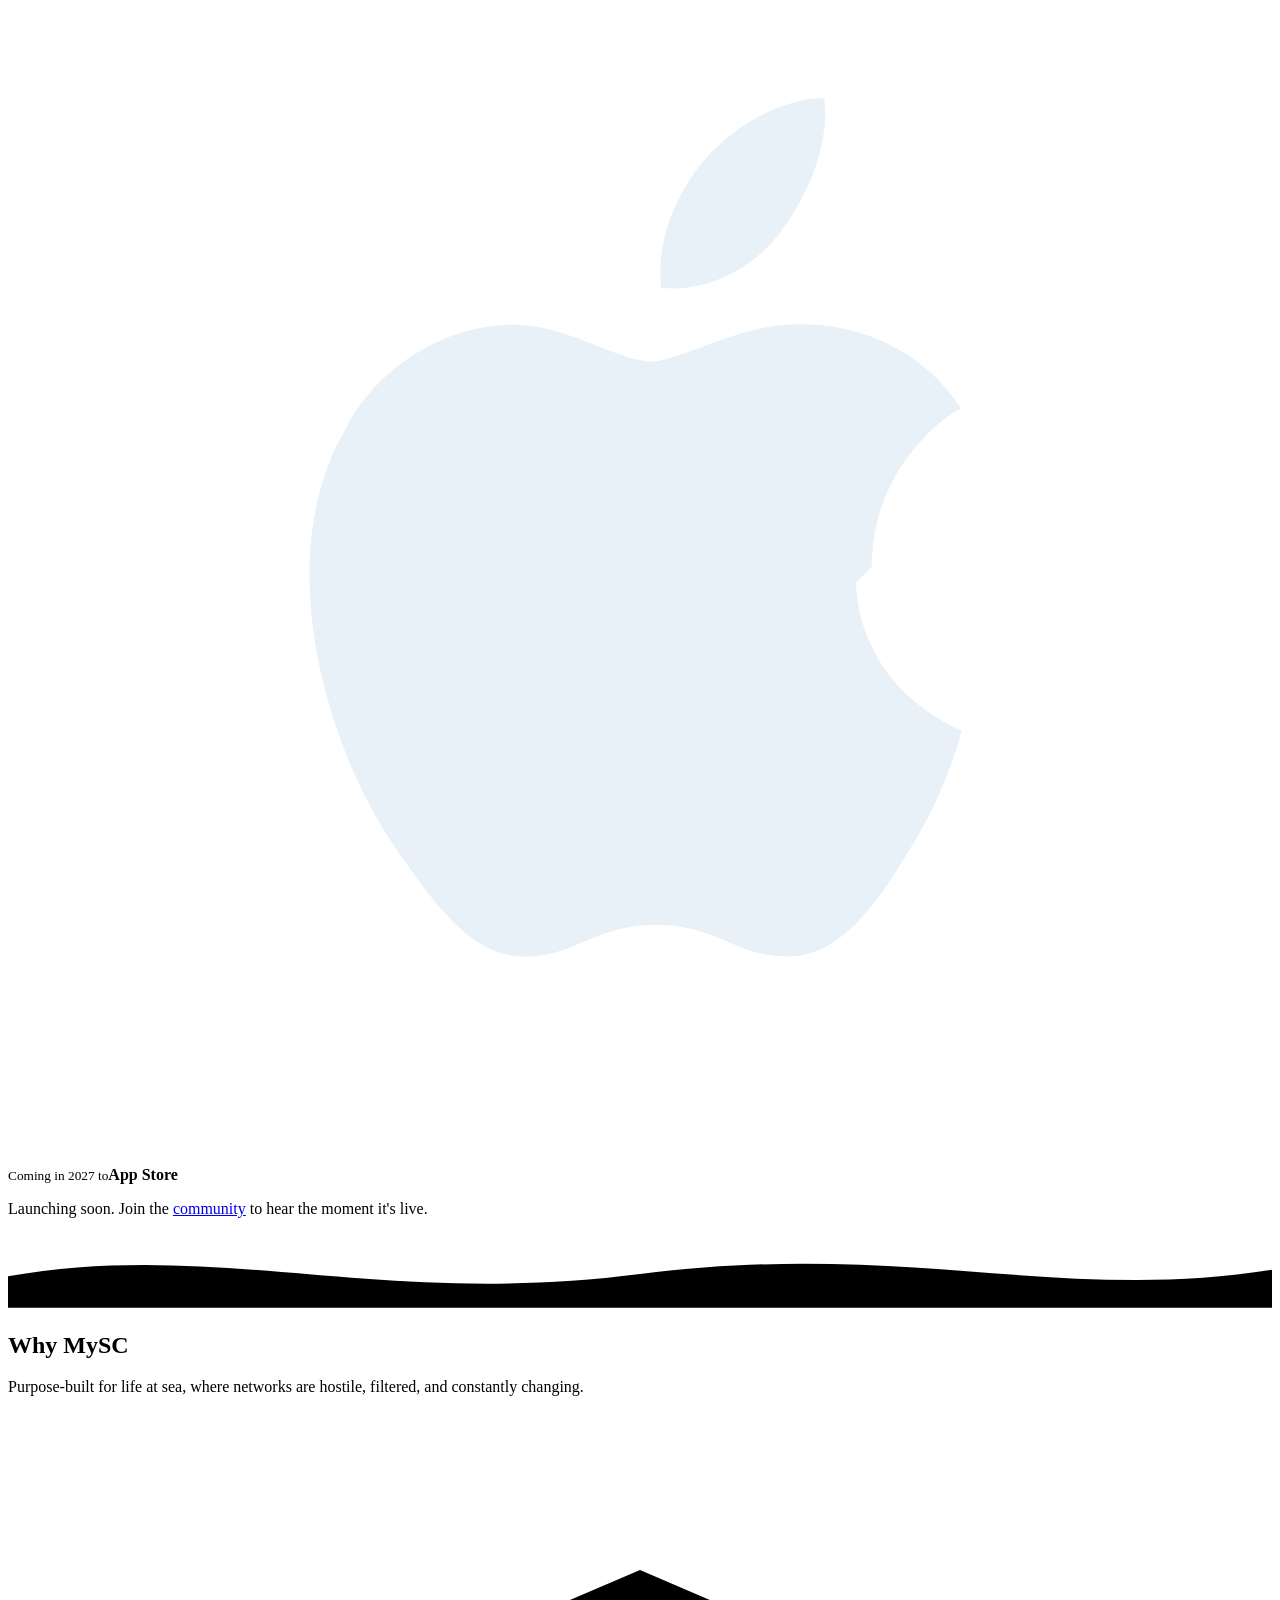
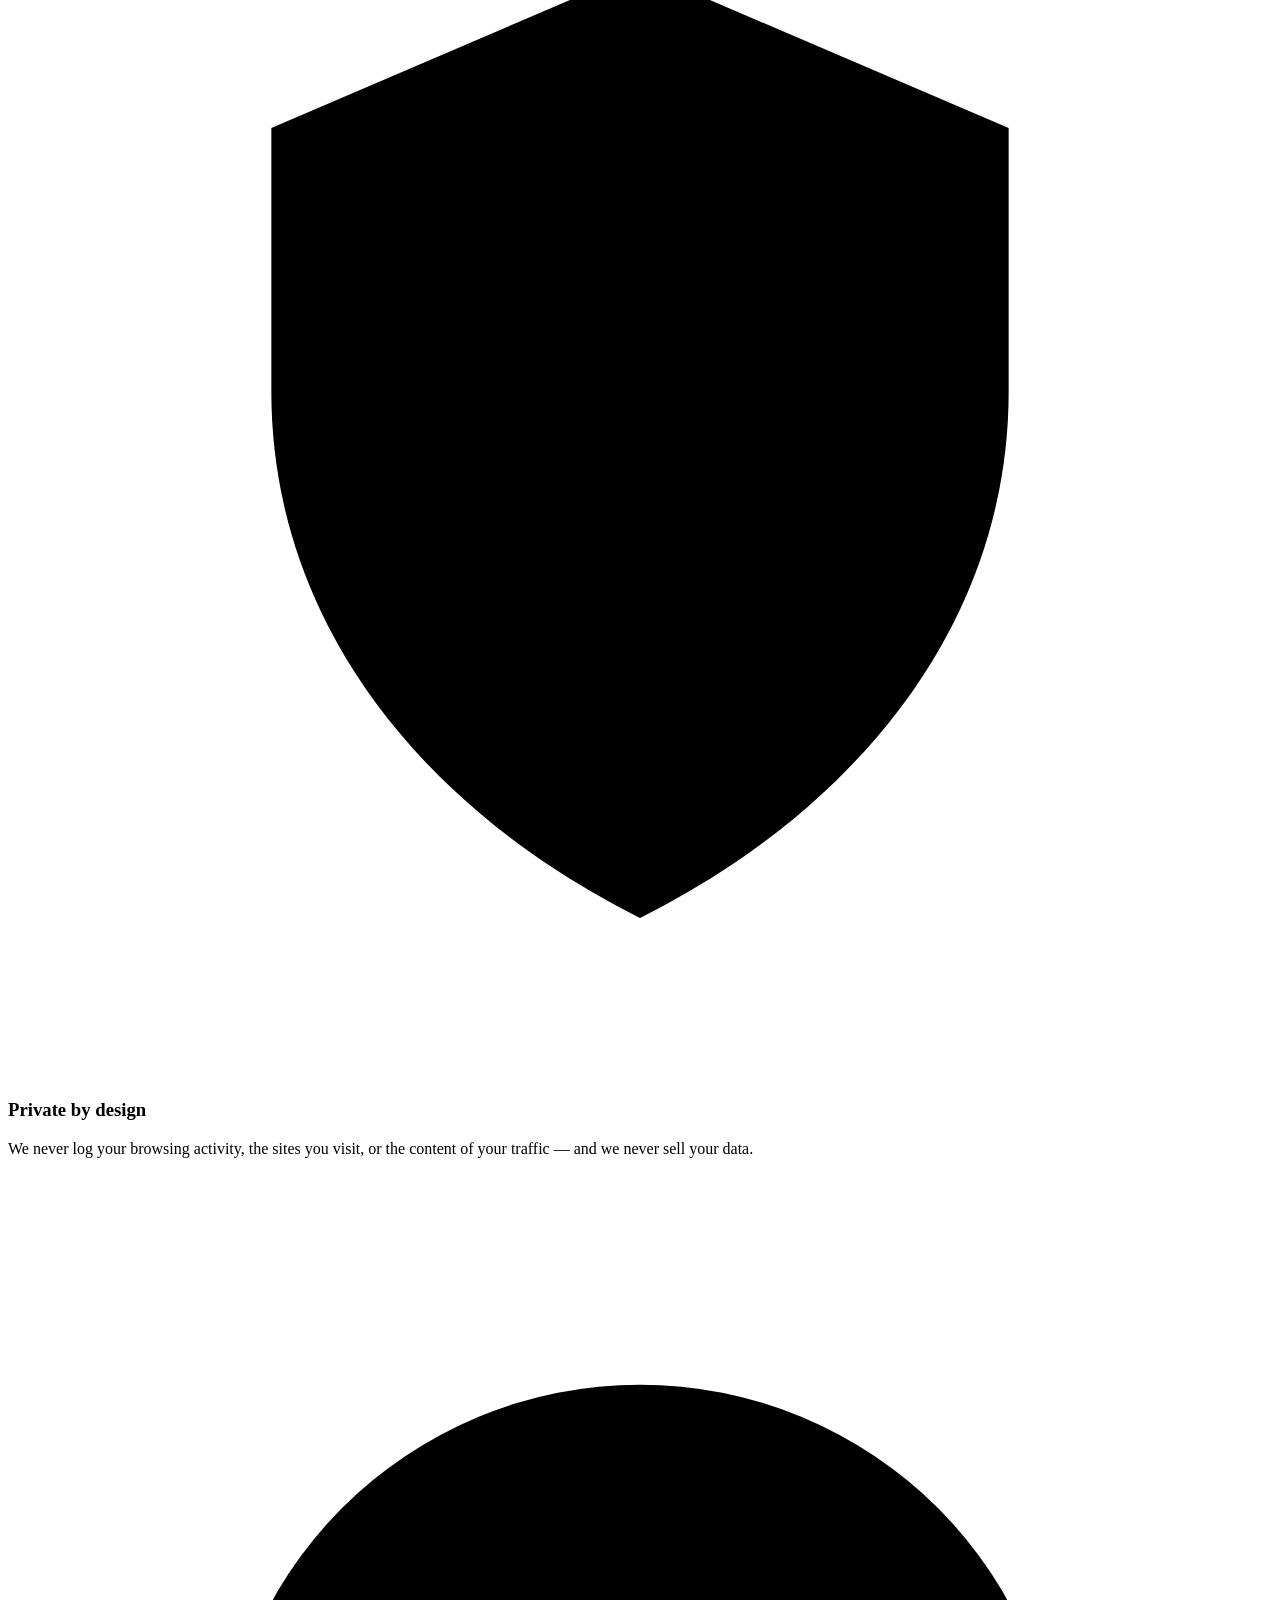
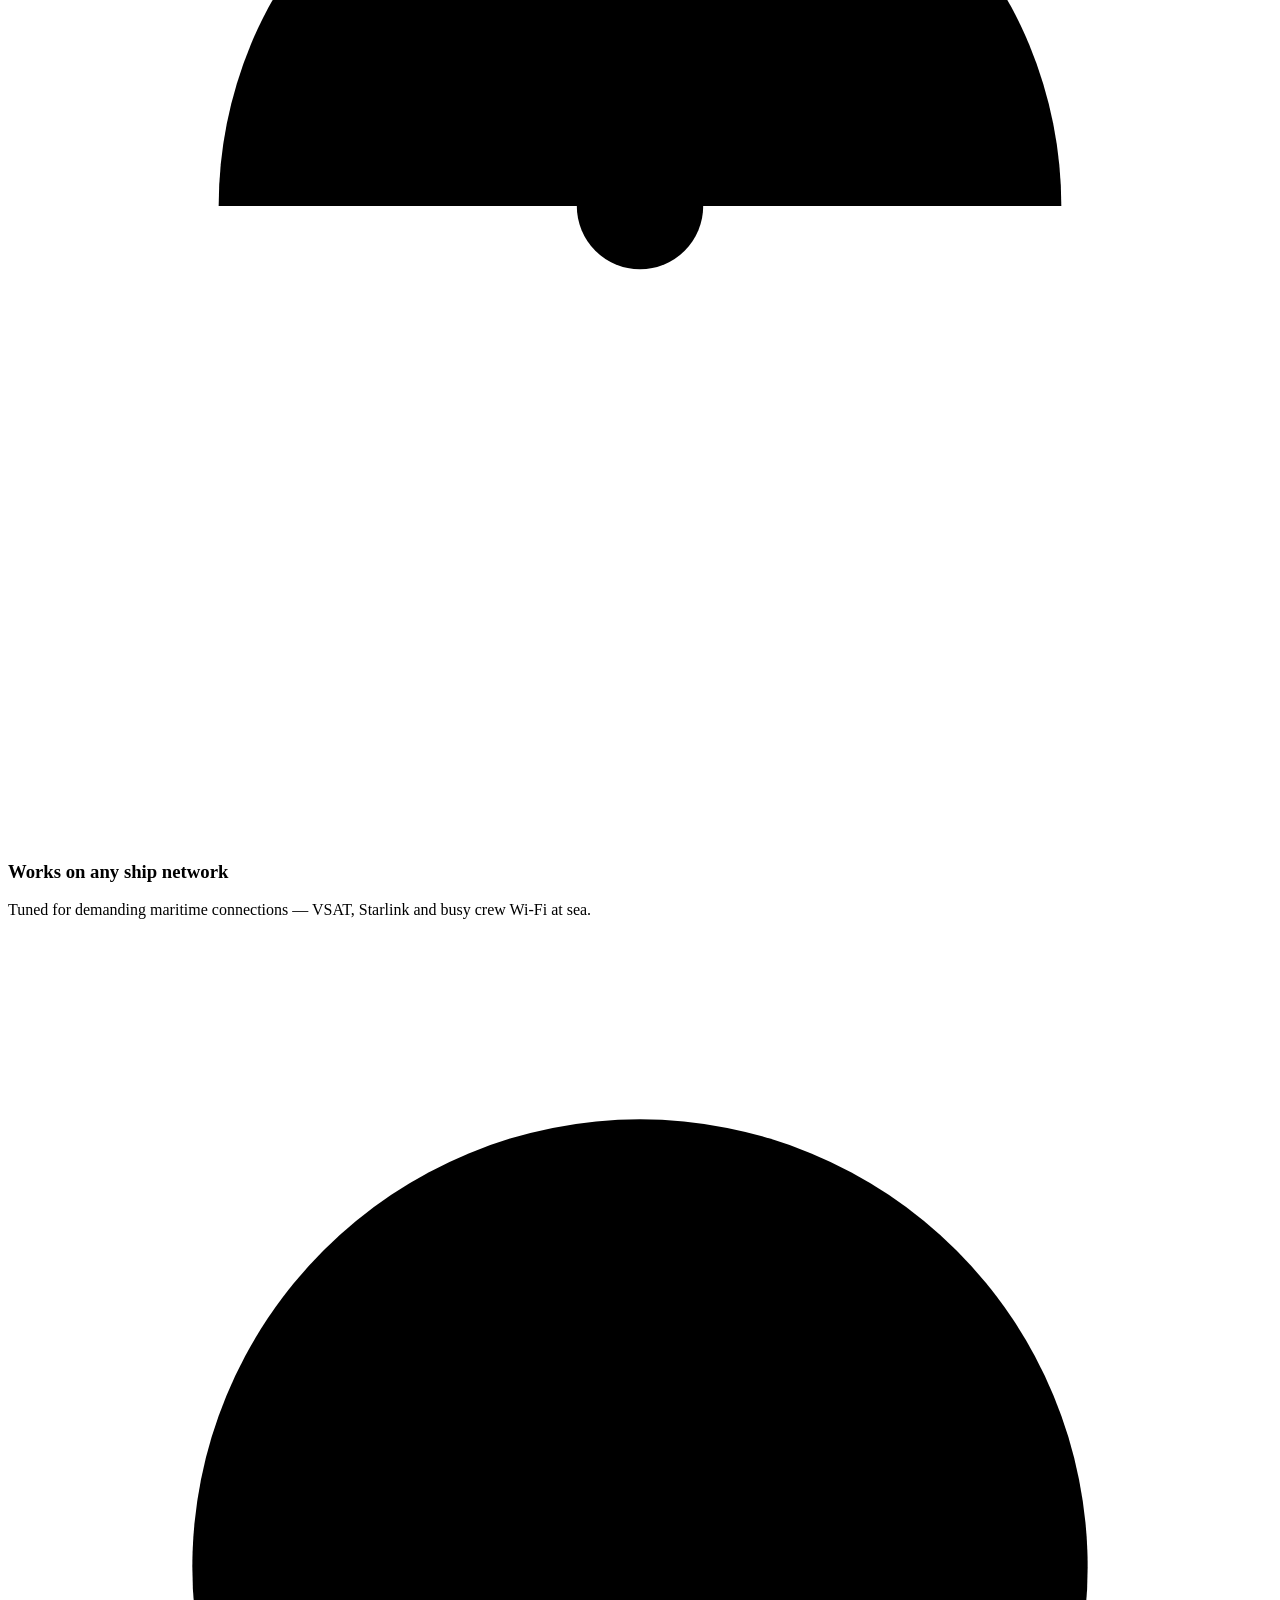
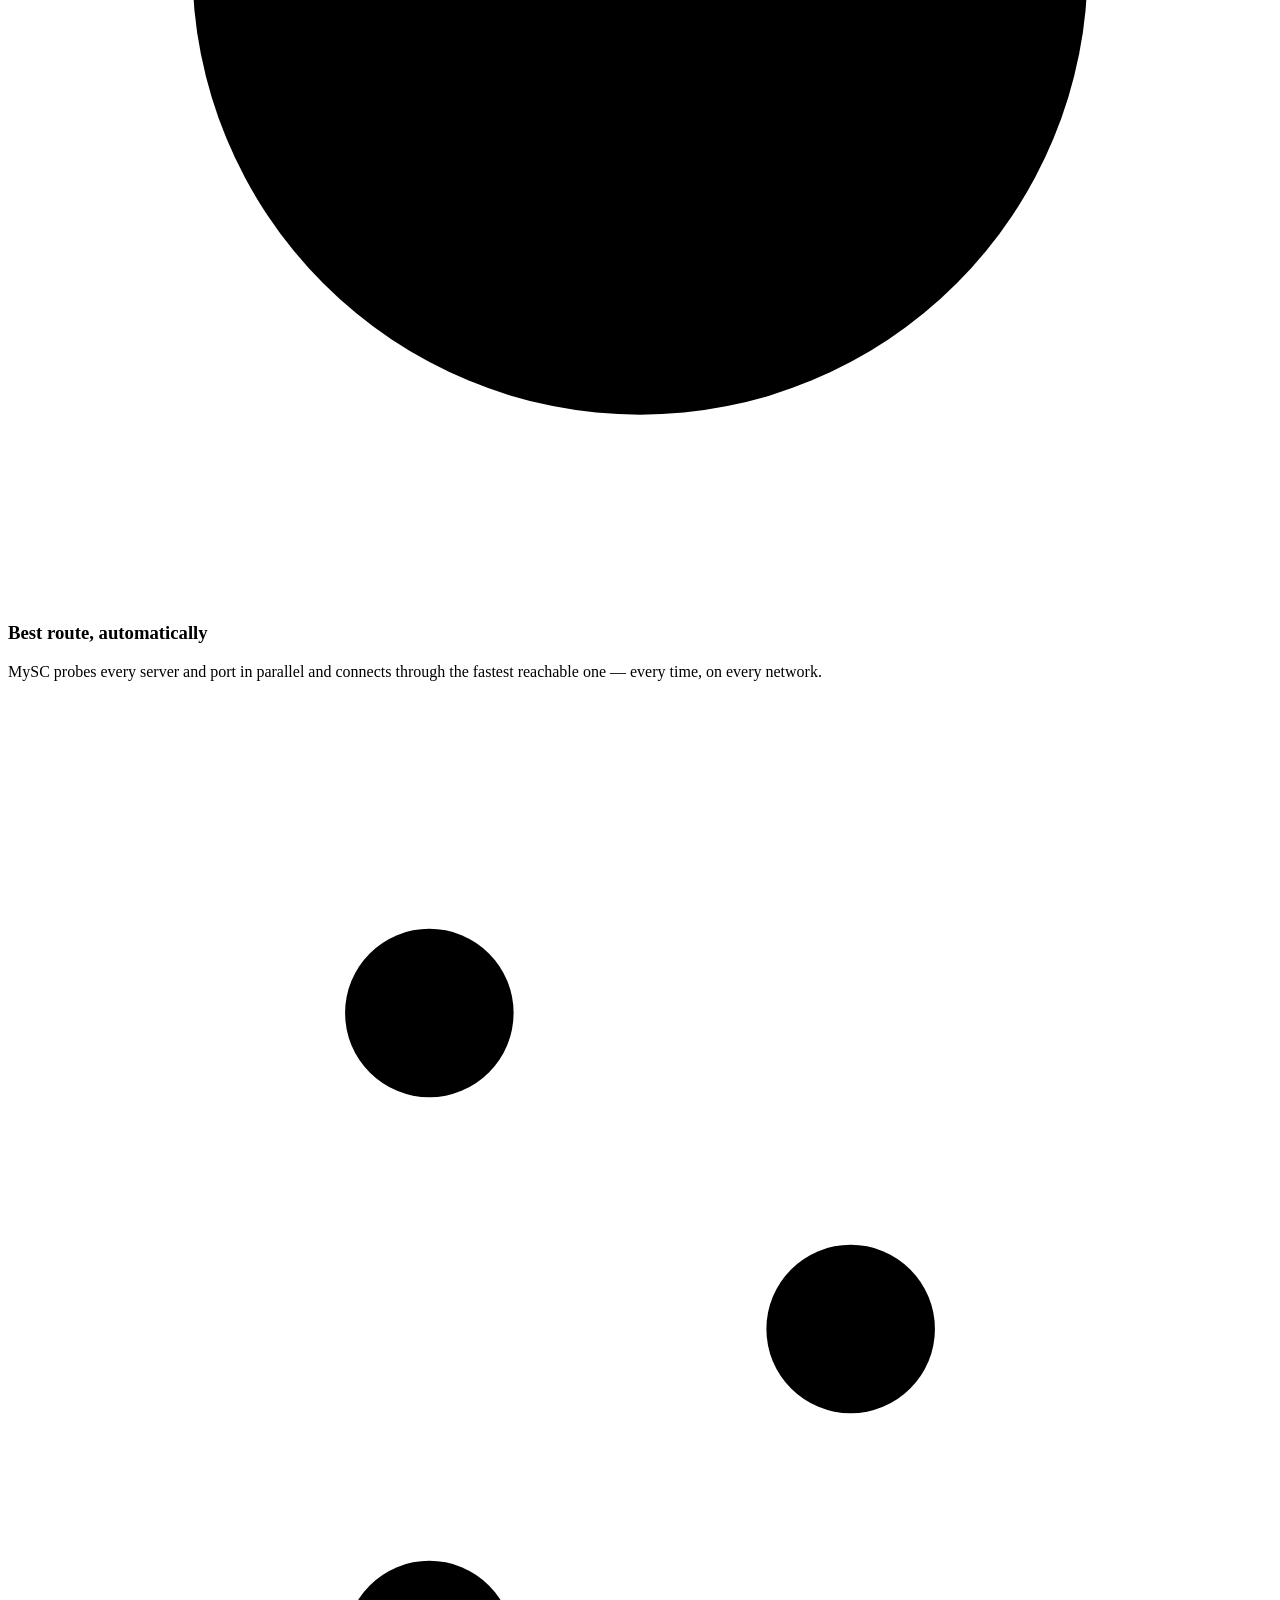
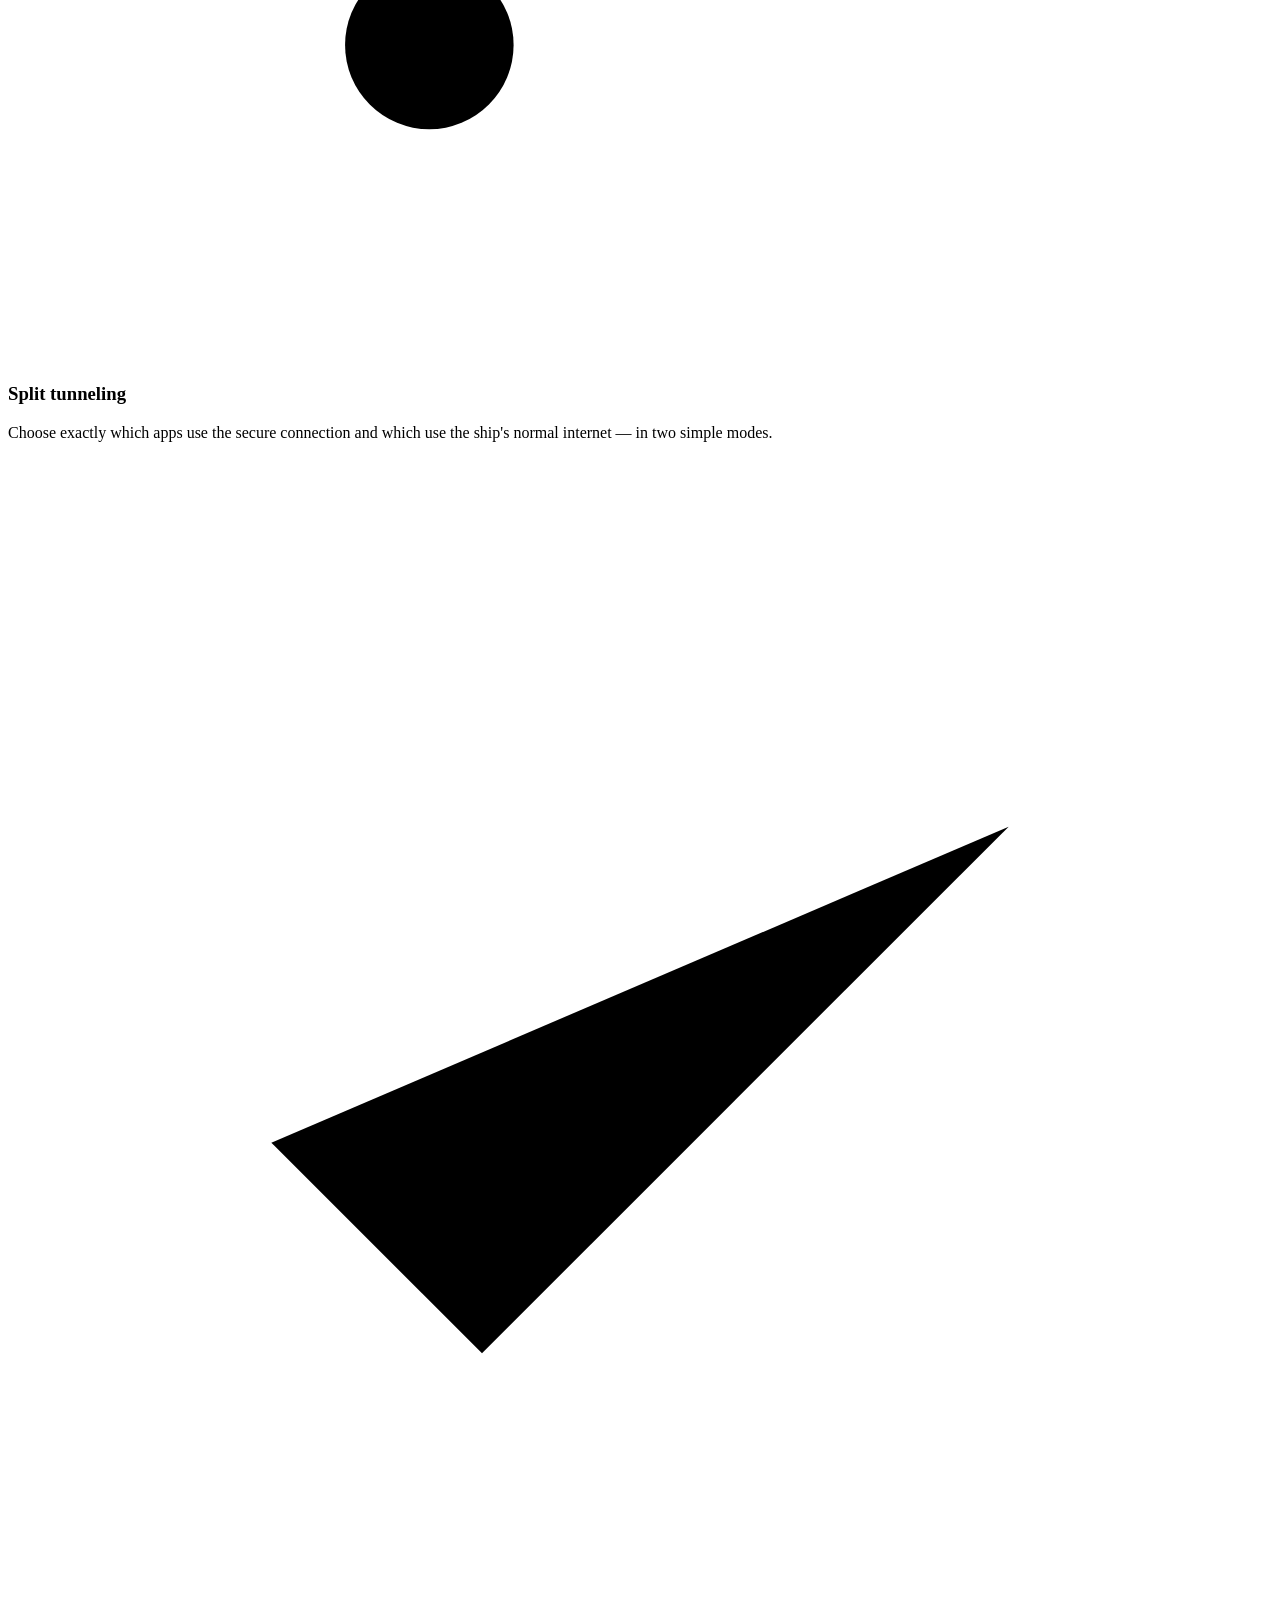
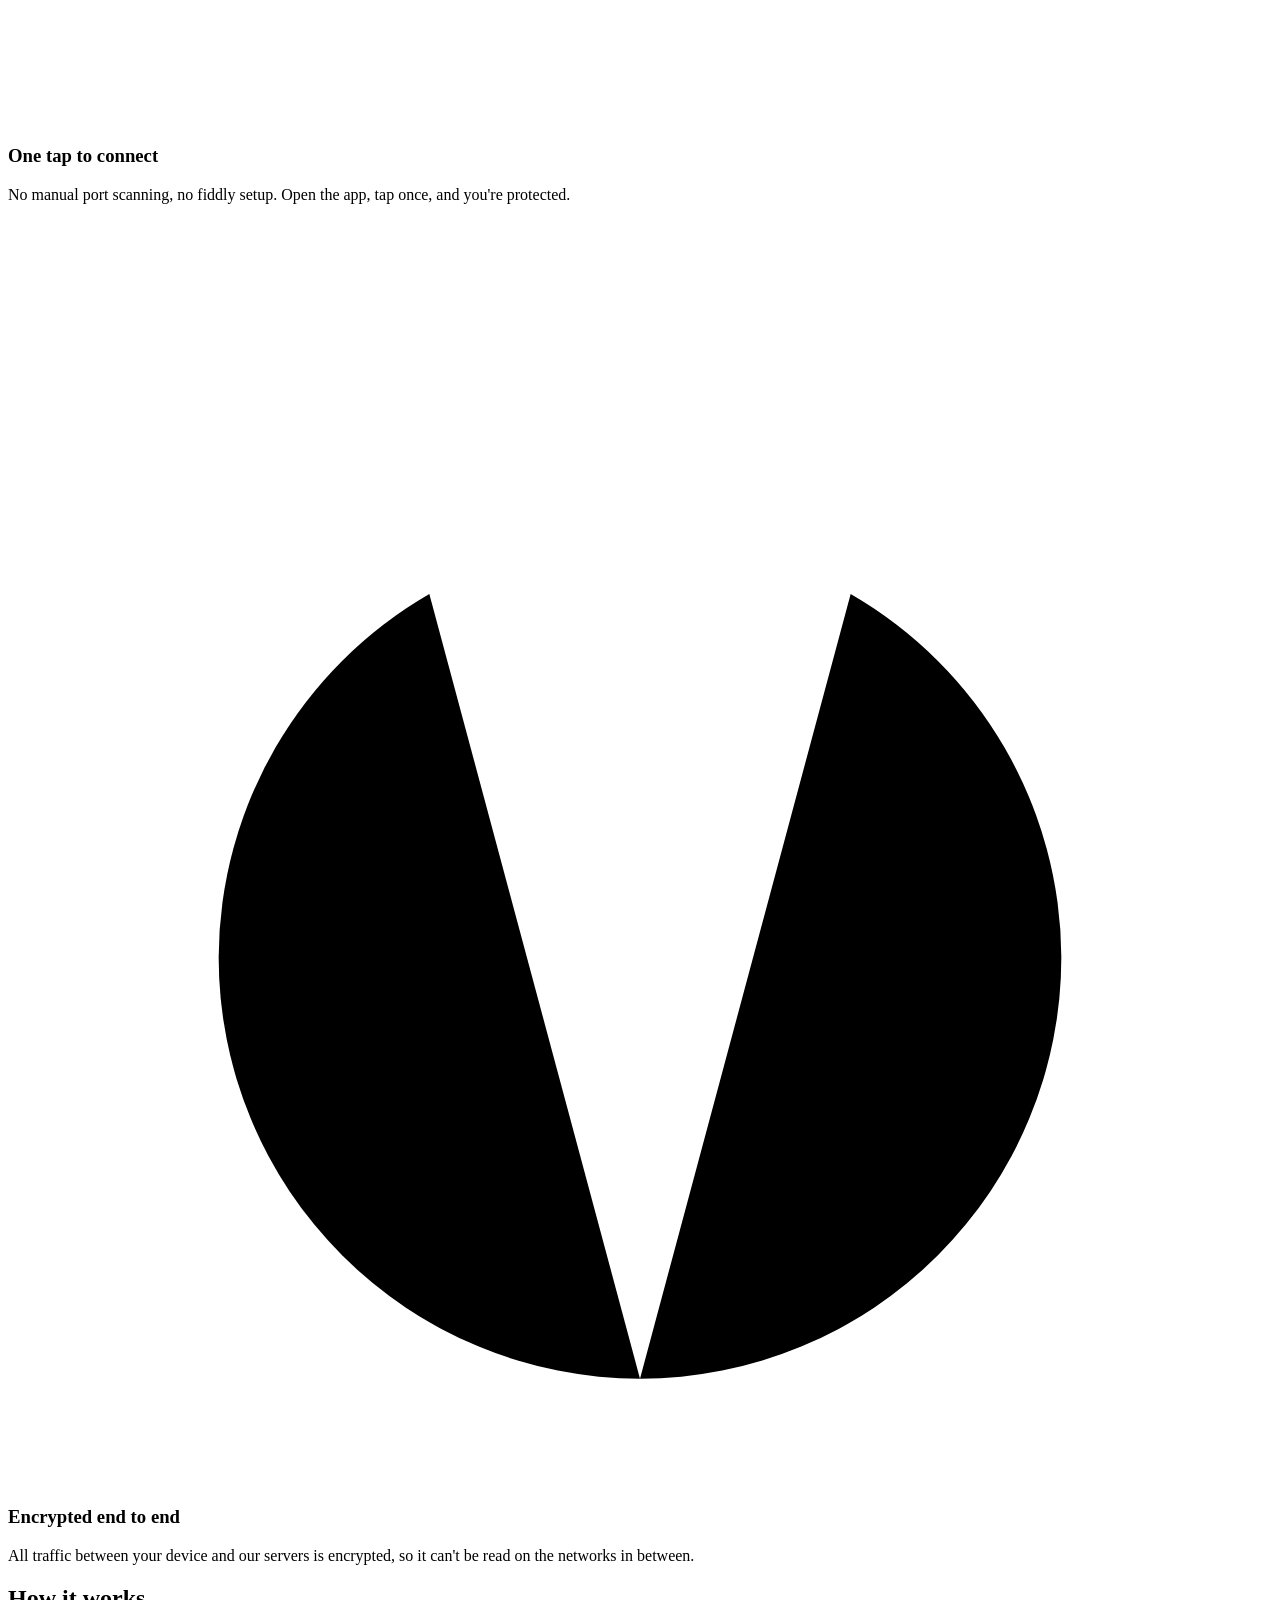
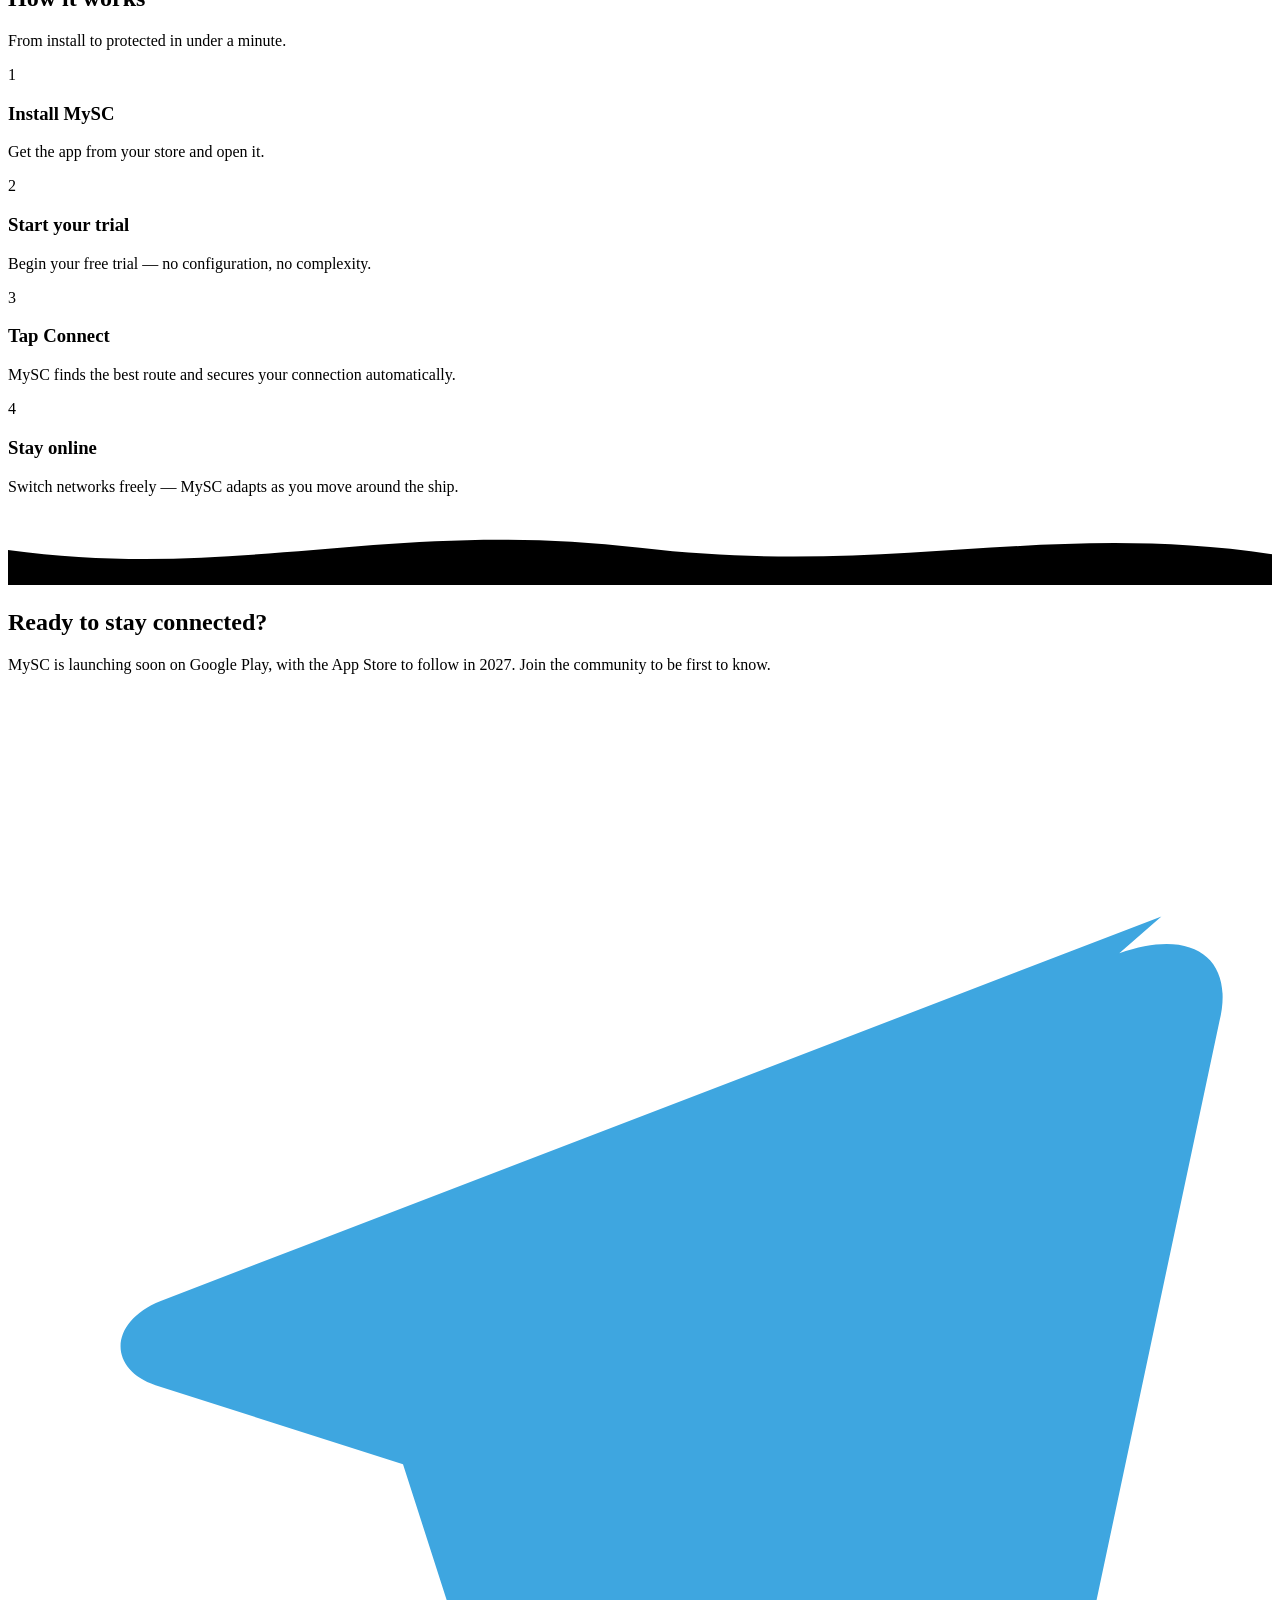
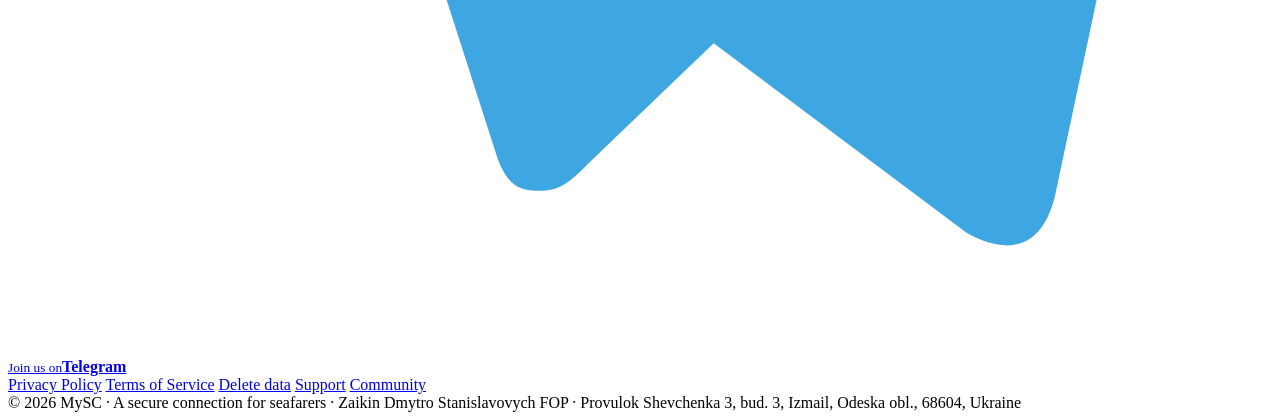
==== commit b5f777cb: "Soften hero copy: drop 'get through heavily-filtered' circumvention flavor Co-Authored-By: Claude Fa" ====
--- a/public/index.html
+++ b/public/index.html
@@ -63,7 +63,7 @@
         <div class="card">
           <div class="ico"><svg viewBox="0 0 24 24"><path d="M4 12a8 8 0 0 1 16 0"/><path d="M8 12a4 4 0 0 1 8 0"/><circle cx="12" cy="12" r="1.2" fill="currentColor" stroke="none"/></svg></div>
           <h3>Works on any ship network</h3>
-          <p>Tuned to get through demanding maritime connections — VSAT, Starlink and heavily-filtered crew Wi-Fi.</p>
+          <p>Tuned for demanding maritime connections — VSAT, Starlink and busy crew Wi-Fi at sea.</p>
         </div>
         <div class="card">
           <div class="ico"><svg viewBox="0 0 24 24"><circle cx="12" cy="12" r="8.5"/><path d="M12 3v3M12 18v3M3 12h3M18 12h3M8 12l4-2 4 2-4 6z" fill="currentColor" stroke="none"/></svg></div>
